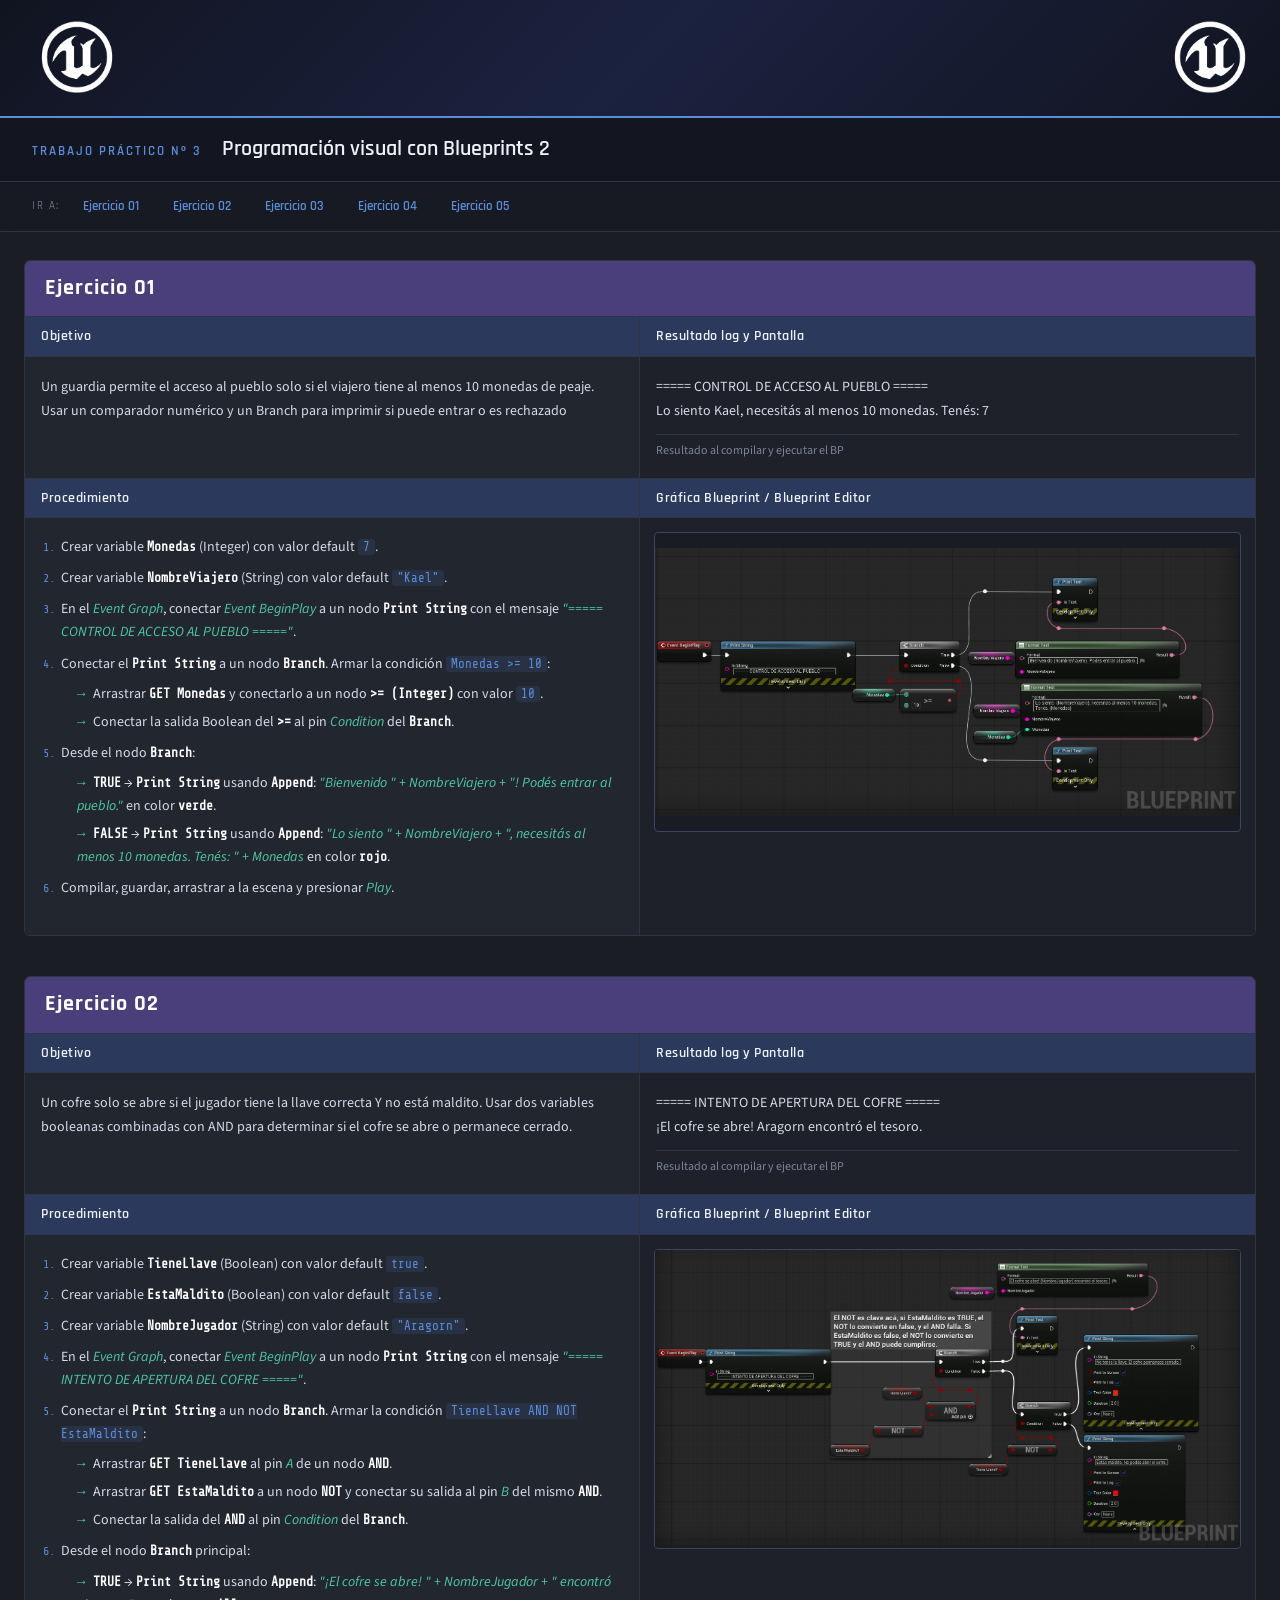
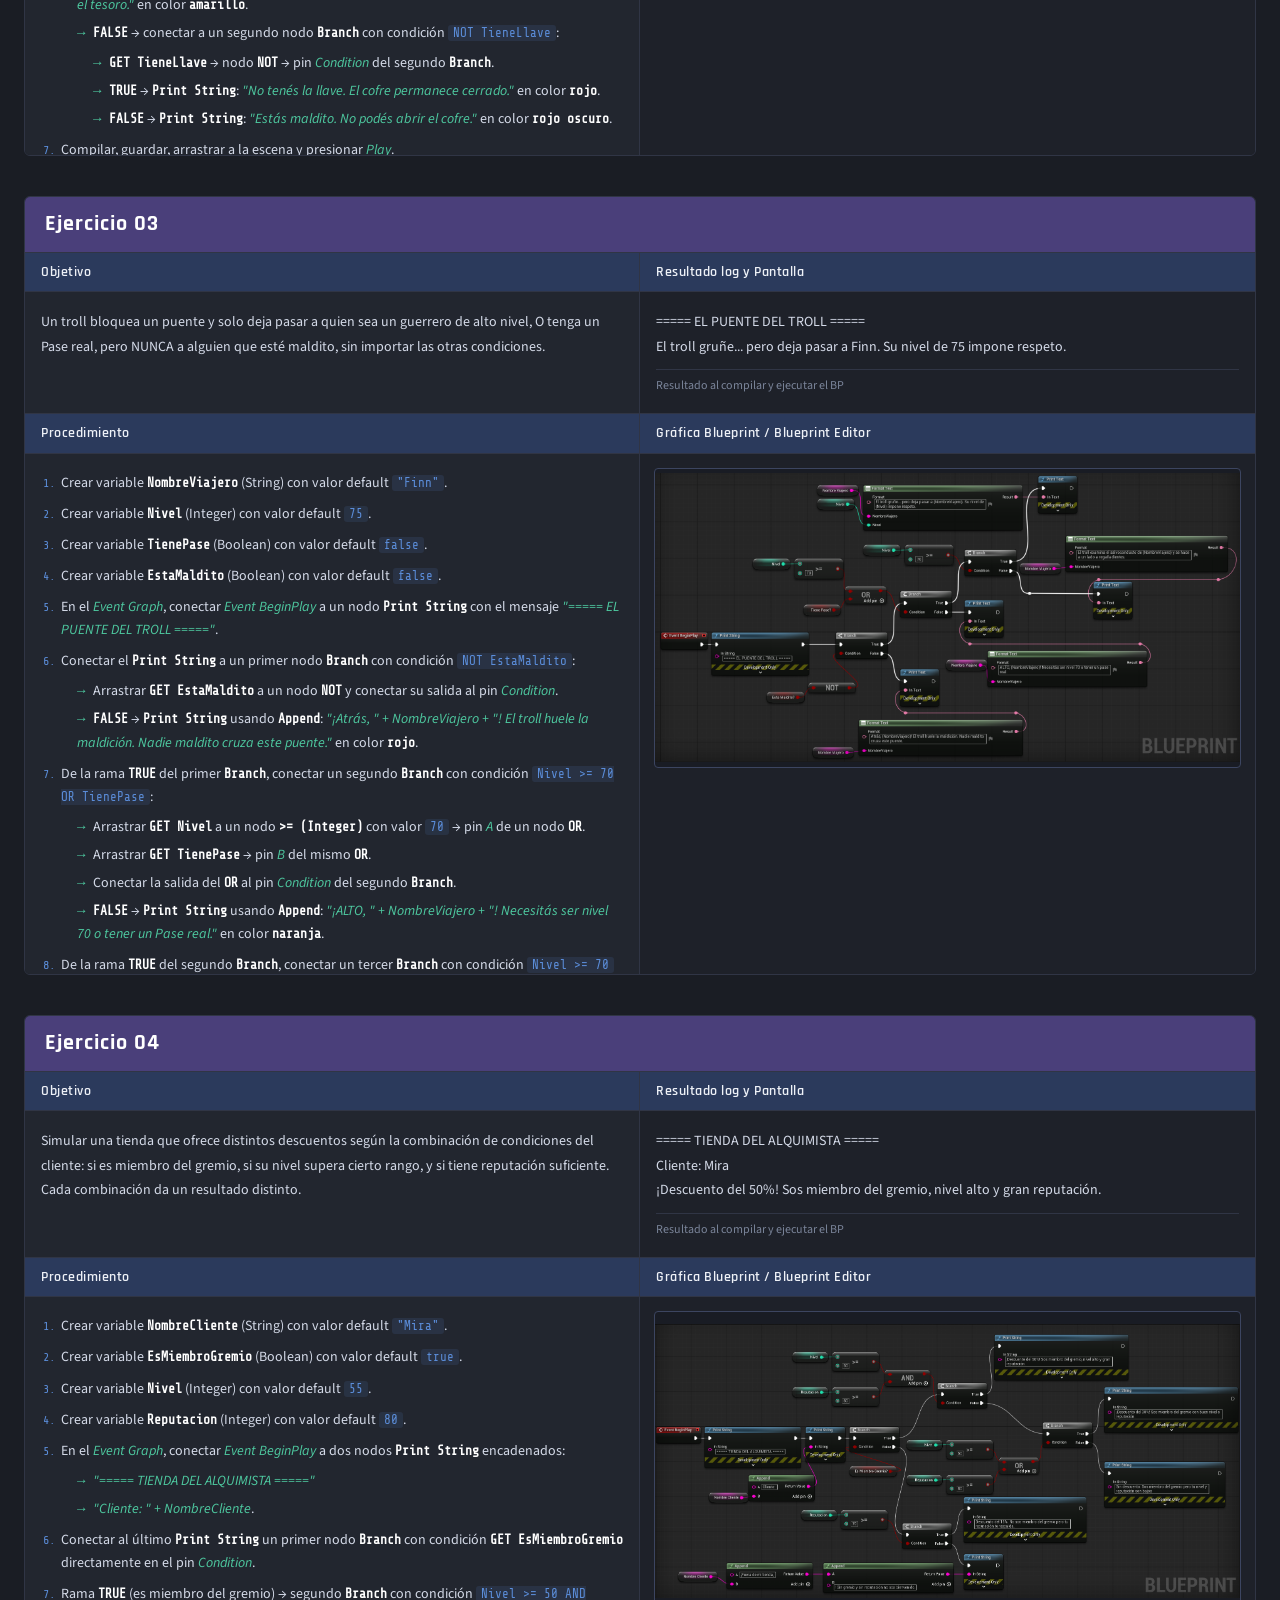
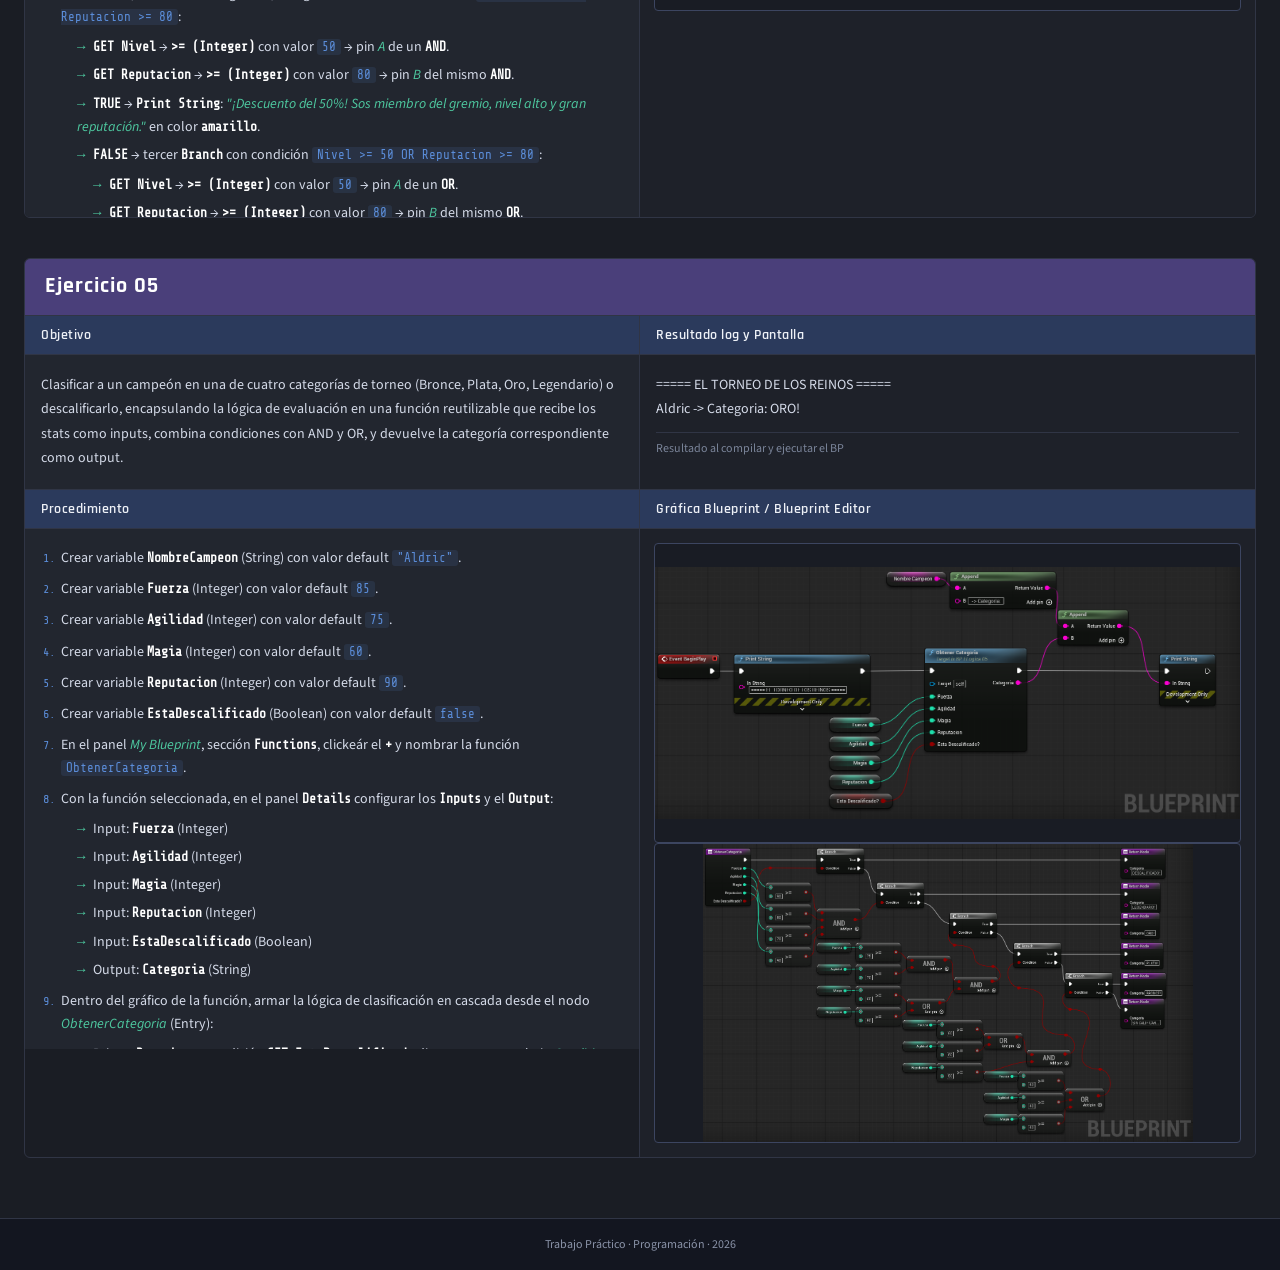
==== index.html @ 0cc3fb88 "Commit inicial" ====
<!DOCTYPE html>
<html lang="es">
<head>
  <meta charset="UTF-8" />
  <meta name="viewport" content="width=device-width, initial-scale=1.0" />
  <title>Trabajo Práctico 3 Unreal Blueprints</title>
  <meta name="description" content="Trabajo Práctico Unreal Engine - Blueprints 2" />
  <link rel="preconnect" href="https://fonts.googleapis.com" />
  <link rel="preconnect" href="https://fonts.gstatic.com" crossorigin />
  <link href="https://fonts.googleapis.com/css2?family=Rajdhani:wght@400;600;700&family=Source+Sans+3:ital,wght@0,300;0,400;0,600;1,400&family=Share+Tech+Mono&display=swap" rel="stylesheet" />
  <link rel="stylesheet" href="styles.css" />
</head>
<body>

  <!-- BANNER SUPERIOR 
         Reemplazar img/logo-izq.png y img/logo-der.png
         con logos en la carpeta img/
  -->
  <header class="banner">
    <div class="banner__inner">

      <div class="banner__logo-slot">
        <img
          src="img/logo-izq.png"
          alt="Logo institución"
          class="banner__logo"
          onerror="this.parentElement.querySelector('.banner__logo-fallback').style.display='flex'; this.style.display='none'"
        />
        <div class="banner__logo-fallback">LOGO</div>
      </div>

      <div class="banner__center">
        <p class="banner__institution">       </p>
        <h1 class="banner__title">         </h1>
        <p class="banner__meta"> <!-- Año 2025 &nbsp;·&nbsp; Turno Noche &nbsp;·&nbsp; Prof. Gonzalo Agüero--> </p>
      </div>

      <div class="banner__logo-slot banner__logo-slot--right">
        <img
          src="img/logo-der.png"
          alt="Logo secundario"
          class="banner__logo"
          onerror="this.parentElement.querySelector('.banner__logo-fallback').style.display='flex'; this.style.display='none'"
        />
        <div class="banner__logo-fallback">LOGO</div>
      </div>

    </div>
  </header>

  <!-- TÍTULO DEL TRABAJO -->
  <div class="work-title-bar">
    <div class="work-title-bar__inner">
      <span class="work-title-bar__label">Trabajo Práctico Nº 3</span>
      <h2 class="work-title-bar__name">Programación visual con Blueprints 2</h2>
    </div>
  </div>

  <!-- ÍNDICE DE EJERCICIOS -->
  <nav class="exercise-index">
    <div class="exercise-index__inner">
      <span class="exercise-index__label">Ir a:</span>
      <a href="#ejercicio-01" class="exercise-index__link">Ejercicio 01</a>
      <a href="#ejercicio-02" class="exercise-index__link">Ejercicio 02</a>
      <!-- Agregar más links aca al sumar ejercicios -->
      <a href="#ejercicio-03" class="exercise-index__link">Ejercicio 03</a>
      <a href="#ejercicio-04" class="exercise-index__link">Ejercicio 04</a>
      <a href="#ejercicio-05" class="exercise-index__link">Ejercicio 05</a>
    </div>
  </nav>

  <!-- LISTA DE EJERCICIOS -->
  <main class="exercises-wrapper">


    <!-- ══════════════════════════════════════════════════
         EJERCICIO 01
         ─────────────────────────────────────────────────
         IMÁGENES:
           img/ejercicio-01/resultado.png   → captura del log/pantalla
           img/ejercicio-01/detalle.png     → imagen dentro del procedimiento
           img/ejercicio-01/blueprint.png   → gráfica blueprint completa
         Si alguna imagen no existe, se muestra un placeholder gris.
    ══════════════════════════════════════════════════ -->
    <section class="exercise" id="ejercicio-01">

      <div class="exercise__header">
        <h3 class="exercise__number">Ejercicio 01</h3>
      </div>

      <!-- FILA SUPERIOR: Objetivo | Resultado -->
      <div class="exercise__row">

        <div class="exercise__col">
          <div class="panel">
            <div class="panel__header">Objetivo</div>
            <div class="panel__body">
              <p class="panel__text">
                Un guardia permite el acceso al pueblo solo si el viajero tiene al menos 10 monedas de peaje. Usar un comparador numérico y un Branch para imprimir si puede entrar o es rechazado
              </p>
            </div>
          </div>
        </div>

        <div class="exercise__col">
          <div class="panel">
            <div class="panel__header">Resultado log y Pantalla</div>
            <div class="panel__body panel__body--result">
              <p class="panel__text">
                ===== CONTROL DE ACCESO AL PUEBLO =====<br>
                Lo siento Kael, necesitás al menos 10 monedas. Tenés: 7
              </p>
              <!-- 
              <div class="img-frame">
                <img
                  src="img/ejercicio-01/resultado.png"
                  alt="Resultado Ejercicio 01"
                  class="img-frame__img"
                  onerror="this.parentElement.classList.add('img-frame--missing')"
                />
                <div class="img-frame__missing-label">
                  img/ejercicio-01/resultado.png
                </div>
                <span class="img-frame__zoom-hint">🔍 Click para ampliar</span>
              </div>
              -->
              
              <p class="panel__caption">Resultado al compilar y ejecutar el BP</p>
            </div>
          </div>
        </div>

      </div><!-- /fila superior -->

      <!-- FILA INFERIOR: Procedimiento | Blueprint -->
      <div class="exercise__row">

        <div class="exercise__col">
          <div class="panel">
            <div class="panel__header">Procedimiento</div>
            <div class="panel__body panel__body--procedure">
            
              <ol class="procedure-list">
                <li>Crear variable <strong>Monedas</strong> (Integer) con valor default <code>7</code>.</li>
                <li>Crear variable <strong>NombreViajero</strong> (String) con valor default <code>"Kael"</code>.</li>
                <li>
                  En el <em>Event Graph</em>, conectar <em>Event BeginPlay</em> a un nodo
                  <strong>Print String</strong> con el mensaje
                  <em>"===== CONTROL DE ACCESO AL PUEBLO ====="</em>.
                </li>
                <li>
                  Conectar el <strong>Print String</strong> a un nodo <strong>Branch</strong>.
                  Armar la condición <code>Monedas &gt;= 10</code>:
                  <ul>
                    <li>Arrastrar <strong>GET Monedas</strong> y conectarlo a un nodo <strong>&gt;= (Integer)</strong> con valor
                      <code>10</code>.</li>
                    <li>Conectar la salida Boolean del <strong>&gt;=</strong> al pin <em>Condition</em> del <strong>Branch</strong>.
                    </li>
                  </ul>
                </li>
                <li>
                  Desde el nodo <strong>Branch</strong>:
                  <ul>
                    <li>
                      <strong>TRUE</strong> → <strong>Print String</strong> usando <strong>Append</strong>:
                      <em>"Bienvenido " + NombreViajero + "! Podés entrar al pueblo."</em>
                      en color <strong>verde</strong>.
                    </li>
                    <li>
                      <strong>FALSE</strong> → <strong>Print String</strong> usando <strong>Append</strong>:
                      <em>"Lo siento " + NombreViajero + ", necesitás al menos 10 monedas. Tenés: " + Monedas</em>
                      en color <strong>rojo</strong>.
                    </li>
                  </ul>
                </li>
                <li>Compilar, guardar, arrastrar a la escena y presionar <em>Play</em>.</li>
              </ol>
              <!--
                  Imagen de detalle dentro del procedimiento
              <div class="img-frame img-frame--inline">
                <img
                  src="img/ejercicio-01/detalle.png"
                  alt="Detalle Ejercicio 01"
                  class="img-frame__img"
                  onerror="this.parentElement.classList.add('img-frame--missing')"
                />
                <div class="img-frame__missing-label">
                  img/ejercicio-01/detalle.png
                </div>
                <span class="img-frame__zoom-hint">🔍 Click para ampliar</span>
              </div>
              -->
              

            </div>
          </div>
        </div>

        <div class="exercise__col">
          <div class="panel">
            <div class="panel__header">Gráfica Blueprint / Blueprint Editor</div>
            <div class="panel__body panel__body--blueprint">
              <div class="img-frame img-frame--large">
                <img
                  src="img/ejercicio-01/blueprint.png"
                  alt="Blueprint Ejercicio 01"
                  class="img-frame__img"
                  onerror="this.parentElement.classList.add('img-frame--missing')"
                />
                <div class="img-frame__missing-label">
                  img/ejercicio-01/blueprint.png
                </div>
                <span class="img-frame__zoom-hint">🔍 Click para ampliar</span>
              </div>
            </div>
          </div>
        </div>

      </div><!-- /fila inferior -->

    </section>
    <!-- ══════  FIN EJERCICIO 01  ══════ -->


    <!-- ══════════════════════════════════════════════════
         EJERCICIO 02
         ─────────────────────────────────────────────────
         IMÁGENES:
           img/ejercicio-02/resultado.png
           img/ejercicio-02/detalle.png
           img/ejercicio-02/blueprint.png
    ══════════════════════════════════════════════════ -->
    <section class="exercise" id="ejercicio-02">

      <div class="exercise__header">
        <h3 class="exercise__number">Ejercicio 02</h3>
      </div>

      <div class="exercise__row">
        <div class="exercise__col">
          <div class="panel">
            <div class="panel__header">Objetivo</div>
            <div class="panel__body">
              <p class="panel__text">
                Un cofre solo se abre si el jugador tiene la llave correcta Y no está maldito. Usar dos variables booleanas combinadas con AND para determinar si el cofre se abre o permanece cerrado.</p>
            </div>
          </div>
        </div>
        <div class="exercise__col">
          <div class="panel">
            <div class="panel__header">Resultado log y Pantalla</div>
            <div class="panel__body panel__body--result">
              <p class="panel__text">
                ===== INTENTO DE APERTURA DEL COFRE =====<br>
                ¡El cofre se abre! Aragorn encontró el tesoro.
              </p>
              <!-- 
              <div class="img-frame">
                <img
                  src="img/ejercicio-02/resultado.png"
                  alt="Resultado Ejercicio 02"
                  class="img-frame__img"
                  onerror="this.parentElement.classList.add('img-frame--missing')"
                />
                <div class="img-frame__missing-label">img/ejercicio-02/resultado.png</div>
                <span class="img-frame__zoom-hint">🔍 Click para ampliar</span>
              </div>
              -->
              <p class="panel__caption">Resultado al compilar y ejecutar el BP</p>
            </div>
          </div>
        </div>
      </div>

      <div class="exercise__row">
        <div class="exercise__col">
          <div class="panel">
            <div class="panel__header">Procedimiento</div>
            <div class="panel__body panel__body--procedure">
            
              <ol class="procedure-list">
                <li>Crear variable <strong>TieneLlave</strong> (Boolean) con valor default <code>true</code>.</li>
                <li>Crear variable <strong>EstaMaldito</strong> (Boolean) con valor default <code>false</code>.</li>
                <li>Crear variable <strong>NombreJugador</strong> (String) con valor default <code>"Aragorn"</code>.</li>
                <li>
                  En el <em>Event Graph</em>, conectar <em>Event BeginPlay</em> a un nodo
                  <strong>Print String</strong> con el mensaje
                  <em>"===== INTENTO DE APERTURA DEL COFRE ====="</em>.
                </li>
                <li>
                  Conectar el <strong>Print String</strong> a un nodo <strong>Branch</strong>.
                  Armar la condición <code>TieneLlave AND NOT EstaMaldito</code>:
                  <ul>
                    <li>Arrastrar <strong>GET TieneLlave</strong> al pin <em>A</em> de un nodo <strong>AND</strong>.</li>
                    <li>Arrastrar <strong>GET EstaMaldito</strong> a un nodo <strong>NOT</strong> y conectar su salida al pin
                      <em>B</em> del mismo <strong>AND</strong>.</li>
                    <li>Conectar la salida del <strong>AND</strong> al pin <em>Condition</em> del <strong>Branch</strong>.</li>
                  </ul>
                </li>
                <li>
                  Desde el nodo <strong>Branch</strong> principal:
                  <ul>
                    <li>
                      <strong>TRUE</strong> → <strong>Print String</strong> usando <strong>Append</strong>:
                      <em>"¡El cofre se abre! " + NombreJugador + " encontró el tesoro."</em>
                      en color <strong>amarillo</strong>.
                    </li>
                    <li>
                      <strong>FALSE</strong> → conectar a un segundo nodo <strong>Branch</strong>
                      con condición <code>NOT TieneLlave</code>:
                      <ul>
                        <li><strong>GET TieneLlave</strong> → nodo <strong>NOT</strong> → pin <em>Condition</em> del segundo
                          <strong>Branch</strong>.</li>
                        <li><strong>TRUE</strong> → <strong>Print String</strong>: <em>"No tenés la llave. El cofre permanece
                            cerrado."</em> en color <strong>rojo</strong>.</li>
                        <li><strong>FALSE</strong> → <strong>Print String</strong>: <em>"Estás maldito. No podés abrir el
                            cofre."</em> en color <strong>rojo oscuro</strong>.</li>
                      </ul>
                    </li>
                  </ul>
                </li>
                <li>Compilar, guardar, arrastrar a la escena y presionar <em>Play</em>.</li>
              </ol>
              <div class="img-frame img-frame--inline">
                <img
                  src="img/ejercicio-02/detalle.png"
                  alt="Detalle Ejercicio 02"
                  class="img-frame__img"
                  onerror="this.parentElement.classList.add('img-frame--missing')"
                />
                <div class="img-frame__missing-label">img/ejercicio-02/detalle.png</div>
                <span class="img-frame__zoom-hint">🔍 Click para ampliar</span>
              </div>
            </div>
          </div>
        </div>
        <div class="exercise__col">
          <div class="panel">
            <div class="panel__header">Gráfica Blueprint / Blueprint Editor</div>
            <div class="panel__body panel__body--blueprint">
              <div class="img-frame img-frame--large">
                <img
                  src="img/ejercicio-02/blueprint.png"
                  alt="Blueprint Ejercicio 02"
                  class="img-frame__img"
                  onerror="this.parentElement.classList.add('img-frame--missing')"
                />
                <div class="img-frame__missing-label">img/ejercicio-02/blueprint.png</div>
                <span class="img-frame__zoom-hint">🔍 Click para ampliar</span>
              </div>
            </div>
          </div>
        </div>
      </div>

    </section>
    <!-- ══════  FIN EJERCICIO 02  ══════ -->

    <section class="exercise" id="ejercicio-03">

      <div class="exercise__header">
        <h3 class="exercise__number">Ejercicio 03</h3>
      </div>

      <div class="exercise__row">
        <div class="exercise__col">
          <div class="panel">
            <div class="panel__header">Objetivo</div>
            <div class="panel__body">
              <p class="panel__text">
                Un troll bloquea un puente y solo deja pasar a quien sea un guerrero de alto nivel, O tenga un Pase real, pero NUNCA a alguien que esté maldito, sin importar las otras condiciones.</p>
            </div>
          </div>
        </div>
        <div class="exercise__col">
          <div class="panel">
            <div class="panel__header">Resultado log y Pantalla</div>
            <div class="panel__body panel__body--result">
              <p class="panel__text">
                ===== EL PUENTE DEL TROLL =====<br>
                El troll gruñe... pero deja pasar a Finn. Su nivel de 75 impone respeto.
              </p>
              <!--
              <div class="img-frame">
                <img
                  src="img/ejercicio-03/resultado.png"
                  alt="Resultado Ejercicio 03"
                  class="img-frame__img"
                  onerror="this.parentElement.classList.add('img-frame--missing')"
                />
                <div class="img-frame__missing-label">img/ejercicio-03/resultado.png</div>
                <span class="img-frame__zoom-hint">🔍 Click para ampliar</span>
              </div>
              -->
              <p class="panel__caption">Resultado al compilar y ejecutar el BP</p>
            </div>
          </div>
        </div>
      </div>

      <div class="exercise__row">
        <div class="exercise__col">
          <div class="panel">
            <div class="panel__header">Procedimiento</div>
            <div class="panel__body panel__body--procedure">
            
              <ol class="procedure-list">
                <li>Crear variable <strong>NombreViajero</strong> (String) con valor default <code>"Finn"</code>.</li>
                <li>Crear variable <strong>Nivel</strong> (Integer) con valor default <code>75</code>.</li>
                <li>Crear variable <strong>TienePase</strong> (Boolean) con valor default <code>false</code>.</li>
                <li>Crear variable <strong>EstaMaldito</strong> (Boolean) con valor default <code>false</code>.</li>
                <li>
                  En el <em>Event Graph</em>, conectar <em>Event BeginPlay</em> a un nodo
                  <strong>Print String</strong> con el mensaje <em>"===== EL PUENTE DEL TROLL ====="</em>.
                </li>
                <li>
                  Conectar el <strong>Print String</strong> a un primer nodo <strong>Branch</strong>
                  con condición <code>NOT EstaMaldito</code>:
                  <ul>
                    <li>Arrastrar <strong>GET EstaMaldito</strong> a un nodo <strong>NOT</strong> y conectar su salida al pin
                      <em>Condition</em>.</li>
                    <li>
                      <strong>FALSE</strong> → <strong>Print String</strong> usando <strong>Append</strong>:
                      <em>"¡Atrás, " + NombreViajero + "! El troll huele la maldición. Nadie maldito cruza este puente."</em>
                      en color <strong>rojo</strong>.
                    </li>
                  </ul>
                </li>
                <li>
                  De la rama <strong>TRUE</strong> del primer <strong>Branch</strong>, conectar un segundo
                  <strong>Branch</strong> con condición <code>Nivel &gt;= 70 OR TienePase</code>:
                  <ul>
                    <li>Arrastrar <strong>GET Nivel</strong> a un nodo <strong>&gt;= (Integer)</strong> con valor <code>70</code> →
                      pin <em>A</em> de un nodo <strong>OR</strong>.</li>
                    <li>Arrastrar <strong>GET TienePase</strong> → pin <em>B</em> del mismo <strong>OR</strong>.</li>
                    <li>Conectar la salida del <strong>OR</strong> al pin <em>Condition</em> del segundo <strong>Branch</strong>.
                    </li>
                    <li>
                      <strong>FALSE</strong> → <strong>Print String</strong> usando <strong>Append</strong>:
                      <em>"¡ALTO, " + NombreViajero + "! Necesitás ser nivel 70 o tener un Pase real."</em>
                      en color <strong>naranja</strong>.
                    </li>
                  </ul>
                </li>
                <li>
                  De la rama <strong>TRUE</strong> del segundo <strong>Branch</strong>, conectar un tercer
                  <strong>Branch</strong> con condición <code>Nivel &gt;= 70</code> para personalizar el mensaje:
                  <ul>
                    <li>
                      <strong>TRUE</strong> → <strong>Print String</strong> usando <strong>Append</strong>:
                      <em>"El troll gruñe... pero deja pasar a " + NombreViajero + ". Su nivel de " + Nivel + " impone
                        respeto."</em>
                      en color <strong>verde</strong>.
                    </li>
                    <li>
                      <strong>FALSE</strong> → <strong>Print String</strong> usando <strong>Append</strong>:
                      <em>"El troll examina el Pase de " + NombreViajero + " y se hace a un lado a regañadientes."</em>
                      en color <strong>verde</strong>.
                    </li>
                  </ul>
                </li>
                <li>Compilar, guardar, arrastrar a la escena y presionar <em>Play</em>.</li>
              </ol>
              <div class="img-frame img-frame--inline">
                <img
                  src="img/ejercicio-03/detalle.png"
                  alt="Detalle Ejercicio 03"
                  class="img-frame__img"
                  onerror="this.parentElement.classList.add('img-frame--missing')"
                />
                <div class="img-frame__missing-label">img/ejercicio-03/detalle.png</div>
                <span class="img-frame__zoom-hint">🔍 Click para ampliar</span>
              </div>
            </div>
          </div>
        </div>
        <div class="exercise__col">
          <div class="panel">
            <div class="panel__header">Gráfica Blueprint / Blueprint Editor</div>
            <div class="panel__body panel__body--blueprint">
              <div class="img-frame img-frame--large">
                <img
                  src="img/ejercicio-03/blueprint.png"
                  alt="Blueprint Ejercicio 03"
                  class="img-frame__img"
                  onerror="this.parentElement.classList.add('img-frame--missing')"
                />
                <div class="img-frame__missing-label">img/ejercicio-03/blueprint.png</div>
                <span class="img-frame__zoom-hint">🔍 Click para ampliar</span>
              </div>
            </div>
          </div>
        </div>
      </div>

    </section>
    <!-- ══════  FIN EJERCICIO 03  ══════ -->
    
    <section class="exercise" id="ejercicio-04">

      <div class="exercise__header">
        <h3 class="exercise__number">Ejercicio 04</h3>
      </div>

      <div class="exercise__row">
        <div class="exercise__col">
          <div class="panel">
            <div class="panel__header">Objetivo</div>
            <div class="panel__body">
              <p class="panel__text">
                Simular una tienda que ofrece distintos descuentos según la combinación de condiciones del cliente: si es miembro del gremio, si su nivel supera cierto rango, y si tiene reputación suficiente. Cada combinación da un resultado distinto.</p>
            </div>
          </div>
        </div>
        <div class="exercise__col">
          <div class="panel">
            <div class="panel__header">Resultado log y Pantalla</div>
            <div class="panel__body panel__body--result">
              <p class="panel__text">
                ===== TIENDA DEL ALQUIMISTA =====<br>
                Cliente: Mira<br>
                ¡Descuento del 50%! Sos miembro del gremio, nivel alto y gran reputación.
              </p>
              <!--
              <div class="img-frame">
                <img
                  src="img/ejercicio-04/resultado.png"
                  alt="Resultado Ejercicio 04"
                  class="img-frame__img"
                  onerror="this.parentElement.classList.add('img-frame--missing')"
                />
                <div class="img-frame__missing-label">img/ejercicio-04/resultado.png</div>
                <span class="img-frame__zoom-hint">🔍 Click para ampliar</span>
              </div>
              -->
              <p class="panel__caption">Resultado al compilar y ejecutar el BP</p>
            </div>
          </div>
        </div>
      </div>

      <div class="exercise__row">
        <div class="exercise__col">
          <div class="panel">
            <div class="panel__header">Procedimiento</div>
            <div class="panel__body panel__body--procedure">
            
              <ol class="procedure-list">
                <li>Crear variable <strong>NombreCliente</strong> (String) con valor default <code>"Mira"</code>.</li>
                <li>Crear variable <strong>EsMiembroGremio</strong> (Boolean) con valor default <code>true</code>.</li>
                <li>Crear variable <strong>Nivel</strong> (Integer) con valor default <code>55</code>.</li>
                <li>Crear variable <strong>Reputacion</strong> (Integer) con valor default <code>80</code>.</li>
                <li>
                  En el <em>Event Graph</em>, conectar <em>Event BeginPlay</em> a dos nodos
                  <strong>Print String</strong> encadenados:
                  <ul>
                    <li><em>"===== TIENDA DEL ALQUIMISTA ====="</em></li>
                    <li><em>"Cliente: " + NombreCliente</em>.</li>
                  </ul>
                </li>
                <li>
                  Conectar al último <strong>Print String</strong> un primer nodo <strong>Branch</strong>
                  con condición <strong>GET EsMiembroGremio</strong> directamente en el pin <em>Condition</em>.
                </li>
                <li>
                  Rama <strong>TRUE</strong> (es miembro del gremio) → segundo <strong>Branch</strong>
                  con condición <code>Nivel &gt;= 50 AND Reputacion &gt;= 80</code>:
                  <ul>
                    <li><strong>GET Nivel</strong> → <strong>&gt;= (Integer)</strong> con valor <code>50</code> → pin <em>A</em> de
                      un <strong>AND</strong>.</li>
                    <li><strong>GET Reputacion</strong> → <strong>&gt;= (Integer)</strong> con valor <code>80</code> → pin
                      <em>B</em> del mismo <strong>AND</strong>.</li>
                    <li><strong>TRUE</strong> → <strong>Print String</strong>: <em>"¡Descuento del 50%! Sos miembro del gremio,
                        nivel alto y gran reputación."</em> en color <strong>amarillo</strong>.</li>
                    <li>
                      <strong>FALSE</strong> → tercer <strong>Branch</strong> con condición
                      <code>Nivel &gt;= 50 OR Reputacion &gt;= 80</code>:
                      <ul>
                        <li><strong>GET Nivel</strong> → <strong>&gt;= (Integer)</strong> con valor <code>50</code> → pin <em>A</em>
                          de un <strong>OR</strong>.</li>
                        <li><strong>GET Reputacion</strong> → <strong>&gt;= (Integer)</strong> con valor <code>80</code> → pin
                          <em>B</em> del mismo <strong>OR</strong>.</li>
                        <li><strong>TRUE</strong> → <strong>Print String</strong>: <em>"¡Descuento del 30%! Sos miembro del gremio
                            con buen nivel o reputación."</em> en color <strong>verde</strong>.</li>
                        <li><strong>FALSE</strong> → <strong>Print String</strong>: <em>"Sin descuento. Sos miembro del gremio pero
                            tu nivel y reputación son bajos."</em> en color <strong>naranja</strong>.</li>
                      </ul>
                    </li>
                  </ul>
                </li>
                <li>
                  Rama <strong>FALSE</strong> (no es miembro del gremio) → cuarto <strong>Branch</strong>
                  con condición <code>Reputacion &gt;= 70</code>:
                  <ul>
                    <li><strong>GET Reputacion</strong> → <strong>&gt;= (Integer)</strong> con valor <code>70</code> → pin
                      <em>Condition</em>.</li>
                    <li><strong>TRUE</strong> → <strong>Print String</strong>: <em>"Descuento del 15%. No sos miembro del gremio
                        pero tu reputación te respalda."</em> en color <strong>verde</strong>.</li>
                    <li><strong>FALSE</strong> → <strong>Print String</strong> usando <strong>Append</strong>: <em>"¡Fuera de mi
                        tienda, " + NombreCliente + "! Sin gremio y sin reputación no sos bienvenido."</em> en color
                      <strong>rojo</strong>.</li>
                  </ul>
                </li>
                <li>Compilar, guardar, arrastrar a la escena y presionar <em>Play</em>.</li>
              </ol>
              <div class="img-frame img-frame--inline">
                <img
                  src="img/ejercicio-04/detalle.png"
                  alt="Detalle Ejercicio 04"
                  class="img-frame__img"
                  onerror="this.parentElement.classList.add('img-frame--missing')"
                />
                <div class="img-frame__missing-label">img/ejercicio-04/detalle.png</div>
                <span class="img-frame__zoom-hint">🔍 Click para ampliar</span>
              </div>
            </div>
          </div>
        </div>
        <div class="exercise__col">
          <div class="panel">
            <div class="panel__header">Gráfica Blueprint / Blueprint Editor</div>
            <div class="panel__body panel__body--blueprint">
              <div class="img-frame img-frame--large">
                <img
                  src="img/ejercicio-04/blueprint.png"
                  alt="Blueprint Ejercicio 04"
                  class="img-frame__img"
                  onerror="this.parentElement.classList.add('img-frame--missing')"
                />
                <div class="img-frame__missing-label">img/ejercicio-04/blueprint.png</div>
                <span class="img-frame__zoom-hint">🔍 Click para ampliar</span>
              </div>
            </div>
          </div>
        </div>
      </div>

    </section>
    <!-- ══════  FIN EJERCICIO 04  ══════ -->

    <section class="exercise" id="ejercicio-05">

      <div class="exercise__header">
        <h3 class="exercise__number">Ejercicio 05</h3>
      </div>

      <div class="exercise__row">
        <div class="exercise__col">
          <div class="panel">
            <div class="panel__header">Objetivo</div>
            <div class="panel__body">
              <p class="panel__text">
                Clasificar a un campeón en una de cuatro categorías de torneo (Bronce, Plata, Oro, Legendario) o descalificarlo, encapsulando la lógica de evaluación en una función reutilizable que recibe los stats como inputs, combina condiciones con AND y OR, y devuelve la categoría correspondiente como output.</p>
            </div>
          </div>
        </div>
        <div class="exercise__col">
          <div class="panel">
            <div class="panel__header">Resultado log y Pantalla</div>
            <div class="panel__body panel__body--result">
              <p class="panel__text">
                ===== EL TORNEO DE LOS REINOS =====<br>
                Aldric -> Categoria: ORO!
              </p>
              <!--
              <div class="img-frame">
                <img
                  src="img/ejercicio-05/resultado.png"
                  alt="Resultado Ejercicio 05"
                  class="img-frame__img"
                  onerror="this.parentElement.classList.add('img-frame--missing')"
                />
                <div class="img-frame__missing-label">img/ejercicio-05/resultado.png</div>
                <span class="img-frame__zoom-hint">🔍 Click para ampliar</span>
              </div>
              -->
              <p class="panel__caption">Resultado al compilar y ejecutar el BP</p>
            </div>
          </div>
        </div>
      </div>

      <div class="exercise__row">
        <div class="exercise__col">
          <div class="panel">
            <div class="panel__header">Procedimiento</div>
            <div class="panel__body panel__body--procedure">
            
              <ol class="procedure-list">
                <li>Crear variable <strong>NombreCampeon</strong> (String) con valor default <code>"Aldric"</code>.</li>
                <li>Crear variable <strong>Fuerza</strong> (Integer) con valor default <code>85</code>.</li>
                <li>Crear variable <strong>Agilidad</strong> (Integer) con valor default <code>75</code>.</li>
                <li>Crear variable <strong>Magia</strong> (Integer) con valor default <code>60</code>.</li>
                <li>Crear variable <strong>Reputacion</strong> (Integer) con valor default <code>90</code>.</li>
                <li>Crear variable <strong>EstaDescalificado</strong> (Boolean) con valor default <code>false</code>.</li>
                <li>
                  En el panel <em>My Blueprint</em>, sección <strong>Functions</strong>, clickeár el
                  <strong>+</strong> y nombrar la función <code>ObtenerCategoria</code>.
                </li>
                <li>
                  Con la función seleccionada, en el panel <strong>Details</strong> configurar los
                  <strong>Inputs</strong> y el <strong>Output</strong>:
                  <ul>
                    <li>Input: <strong>Fuerza</strong> (Integer)</li>
                    <li>Input: <strong>Agilidad</strong> (Integer)</li>
                    <li>Input: <strong>Magia</strong> (Integer)</li>
                    <li>Input: <strong>Reputacion</strong> (Integer)</li>
                    <li>Input: <strong>EstaDescalificado</strong> (Boolean)</li>
                    <li>Output: <strong>Categoria</strong> (String)</li>
                  </ul>
                </li>
                <li>
                  Dentro del gráfico de la función, armar la lógica de clasificación en cascada
                  desde el nodo <em>ObtenerCategoria</em> (Entry):
                  <ul>
                    <li>
                      Primer <strong>Branch</strong> con condición <strong>GET EstaDescalificado</strong>
                      directamente en el pin <em>Condition</em>:
                      <ul>
                        <li><strong>TRUE</strong> → <strong>Return Node</strong> con <em>Categoria</em> =
                          <code>"DESCALIFICADO"</code>.</li>
                      </ul>
                    </li>
                    <li>
                      Rama <strong>FALSE</strong> → segundo <strong>Branch</strong> con condición
                      <code>Fuerza &gt;= 90 AND Agilidad &gt;= 80 AND Magia &gt;= 70 AND Reputacion &gt;= 90</code>:
                      <ul>
                        <li>Encadenar tres nodos <strong>AND</strong> conectando los cuatro comparadores <strong>&gt;=
                            (Integer)</strong> en secuencia.</li>
                        <li><strong>TRUE</strong> → <strong>Return Node</strong> con <em>Categoria</em> = <code>"LEGENDARIO"</code>.
                        </li>
                      </ul>
                    </li>
                    <li>
                      Rama <strong>FALSE</strong> → tercer <strong>Branch</strong> con condición
                      <code>(Fuerza &gt;= 75 AND Agilidad &gt;= 70) AND (Magia &gt;= 60 OR Reputacion &gt;= 80)</code>:
                      <ul>
                        <li>Primer <strong>AND</strong>: <strong>Fuerza &gt;= 75</strong> y <strong>Agilidad &gt;= 70</strong>.</li>
                        <li><strong>OR</strong>: <strong>Magia &gt;= 60</strong> y <strong>Reputacion &gt;= 80</strong>.</li>
                        <li>Segundo <strong>AND</strong>: salida del primer <strong>AND</strong> y salida del <strong>OR</strong>.
                        </li>
                        <li><strong>TRUE</strong> → <strong>Return Node</strong> con <em>Categoria</em> = <code>"ORO"</code>.</li>
                      </ul>
                    </li>
                    <li>
                      Rama <strong>FALSE</strong> → cuarto <strong>Branch</strong> con condición
                      <code>(Fuerza &gt;= 60 OR Agilidad &gt;= 60) AND Reputacion &gt;= 50</code>:
                      <ul>
                        <li><strong>OR</strong>: <strong>Fuerza &gt;= 60</strong> y <strong>Agilidad &gt;= 60</strong>.</li>
                        <li><strong>AND</strong>: salida del <strong>OR</strong> y <strong>Reputacion &gt;= 50</strong>.</li>
                        <li><strong>TRUE</strong> → <strong>Return Node</strong> con <em>Categoria</em> = <code>"PLATA"</code>.</li>
                      </ul>
                    </li>
                    <li>
                      Rama <strong>FALSE</strong> → quinto <strong>Branch</strong> con condición
                      <code>Fuerza &gt;= 40 OR Agilidad &gt;= 40 OR Magia &gt;= 40</code>:
                      <ul>
                        <li>Encadenar dos nodos <strong>OR</strong> con los tres comparadores <strong>&gt;= (Integer)</strong>.</li>
                        <li><strong>TRUE</strong> → <strong>Return Node</strong> con <em>Categoria</em> = <code>"BRONCE"</code>.
                        </li>
                        <li><strong>FALSE</strong> → <strong>Return Node</strong> con <em>Categoria</em> =
                          <code>"SIN CLASIFICAR"</code>.</li>
                      </ul>
                    </li>
                  </ul>
                </li>
                <li>
                  Volver al <em>Event Graph</em> y conectar <em>Event BeginPlay</em> a un
                  <strong>Print String</strong> con el mensaje
                  <em>"===== EL TORNEO DE LOS REINOS ====="</em>.
                </li>
                <li>
                  Del <strong>Print String</strong>, conectar el nodo <strong>ObtenerCategoria</strong>
                  y asignar cada pin de input:
                  <ul>
                    <li>Pin <em>Fuerza</em> → <strong>GET Fuerza</strong></li>
                    <li>Pin <em>Agilidad</em> → <strong>GET Agilidad</strong></li>
                    <li>Pin <em>Magia</em> → <strong>GET Magia</strong></li>
                    <li>Pin <em>Reputacion</em> → <strong>GET Reputacion</strong></li>
                    <li>Pin <em>EstaDescalificado</em> → <strong>GET EstaDescalificado</strong></li>
                  </ul>
                </li>
                <li>
                  De la salida <em>Categoria</em> de la función, armar un <strong>Append</strong> en cadena:
                  <ul>
                    <li>Primer <strong>Append</strong>: pin A → <strong>GET NombreCampeon</strong>, pin B →
                      <code>" → Categoría: "</code>.</li>
                    <li>Segundo <strong>Append</strong>: pin A → salida del primer Append, pin B → salida <em>Categoria</em>.</li>
                  </ul>
                </li>
                <li>
                  Conectar la salida del último <strong>Append</strong> al pin <em>In String</em>
                  de un <strong>Print String</strong> final.
                </li>
                <li>Compilar, guardar, arrastrar a la escena y presionar <em>Play</em>.</li>
              </ol>
              <div class="img-frame img-frame--inline">
                <img
                  src="img/ejercicio-05/detalle.png"
                  alt="Detalle Ejercicio 05"
                  class="img-frame__img"
                  onerror="this.parentElement.classList.add('img-frame--missing')"
                />
                <div class="img-frame__missing-label">img/ejercicio-05/detalle.png</div>
                <span class="img-frame__zoom-hint">🔍 Click para ampliar</span>
              </div>
            </div>
          </div>
        </div>
        <div class="exercise__col">
          <div class="panel">
            <div class="panel__header">Gráfica Blueprint / Blueprint Editor</div>
            <div class="panel__body panel__body--blueprint">
              <div class="img-frame img-frame--large">
                <img
                  src="img/ejercicio-05/blueprint.png"
                  alt="Blueprint Ejercicio 05"
                  class="img-frame__img"
                  onerror="this.parentElement.classList.add('img-frame--missing')"
                />
                <div class="img-frame__missing-label">img/ejercicio-05/blueprint.png</div>
                <span class="img-frame__zoom-hint">🔍 Click para ampliar</span>
              </div>

              <div class="img-frame img-frame--large">
                <img
                  src="img/ejercicio-05/funcion.png"
                  alt="Función Ejercicio 05"
                  class="img-frame__img"
                  onerror="this.parentElement.classList.add('img-frame--missing')"
                />
                <div class="img-frame__missing-label">img/ejercicio-05/funcion.png</div>
                <span class="img-frame__zoom-hint">🔍 Click para ampliar</span>
              </div>
            </div>
          </div>
        </div>
      </div>

    </section>
    <!-- ══════  FIN EJERCICIO 05  ══════ -->

  </main>

  <footer class="site-footer">
    <p>Trabajo Práctico · Programación · <span id="footer-year"></span></p>
  </footer>

  <!-- LIGHTBOX (generado una vez, reutilizado para todas las imágenes) -->
  <div class="lightbox" id="lightbox" role="dialog" aria-modal="true" aria-label="Vista ampliada">
    <div class="lightbox__inner">
      <img class="lightbox__img" id="lightbox-img" src="" alt="Vista ampliada" draggable="false" />
    </div>
    <button class="lightbox__close" id="lightbox-close" title="Cerrar (Esc)">✕</button>
    <p class="lightbox__hint">Rueda para zoom · Arrastrá para mover · Esc o click fuera para cerrar</p>
  </div>

  <script src="script.js"></script>
</body>
</html>
---- styles.css ----
/* VARIABLES */
:root {
  --bg-page:         #1a1d24;
  --bg-panel:        #22262f;
  --bg-panel-alt:    #1e2129;

  --header-ex:       #4a3f7a;
  --header-panel:    #2b3a5c;

  --accent:          #5b8dd9;
  --accent-green:    #4ec9a0;

  --text-primary:    #d4dae8;
  --text-secondary:  #8a93a8;
  --text-heading:    #eef1f7;
  --text-caption:    #7a8499;

  --border:          #303545;
  --border-light:    #3a4055;

  --missing-bg:      #191c24;
  --missing-border:  #3c4560;

  --radius-sm: 4px;
  --radius-md: 6px;

  --font-ui:   'Rajdhani', sans-serif;
  --font-body: 'Source Sans 3', sans-serif;
  --font-mono: 'Share Tech Mono', monospace;
}

/* RESET & BASE */
*, *::before, *::after { box-sizing: border-box; margin: 0; padding: 0; }

html { scroll-behavior: smooth; }

body {
  background: var(--bg-page);
  color: var(--text-primary);
  font-family: var(--font-body);
  font-size: 15px;
  line-height: 1.6;
  min-width: 360px;
}

code {
  font-family: var(--font-mono);
  font-size: 12.5px;
  background: rgba(91,141,217,0.12);
  color: var(--accent);
  padding: 1px 5px;
  border-radius: 3px;
}

/* BANNER */
.banner {
  background: linear-gradient(135deg, #111420 0%, #1b2240 50%, #111420 100%);
  border-bottom: 2px solid var(--accent);
  padding: 18px 0;
}

.banner__inner {
  max-width: 1600px;
  margin: 0 auto;
  padding: 0 32px;
  display: flex;
  align-items: center;
  gap: 24px;
}

.banner__logo-slot {
  flex: 0 0 90px;
  display: flex;
  align-items: center;
  justify-content: center;
}
.banner__logo-slot--right { justify-content: flex-end; }

.banner__logo {
  max-width: 80px;
  max-height: 80px;
  object-fit: contain;
}

.banner__logo-fallback {
  display: none; /* mostrado via JS si la img falla */
  width: 72px;
  height: 72px;
  border: 2px dashed var(--border-light);
  border-radius: var(--radius-sm);
  align-items: center;
  justify-content: center;
  font-family: var(--font-ui);
  font-size: 11px;
  letter-spacing: 1px;
  color: var(--text-secondary);
}

.banner__center {
  flex: 1;
  text-align: center;
}

.banner__institution {
  font-family: var(--font-ui);
  font-size: 12px;
  letter-spacing: 2px;
  text-transform: uppercase;
  color: var(--text-secondary);
  margin-bottom: 4px;
}

.banner__title {
  font-family: var(--font-ui);
  font-size: clamp(22px, 3vw, 34px);
  font-weight: 700;
  color: var(--text-heading);
  letter-spacing: 1px;
  line-height: 1.2;
}

.banner__meta {
  font-size: 12px;
  color: var(--text-secondary);
  margin-top: 5px;
}

/* BARRA TÍTULO */
.work-title-bar {
  background: #131620;
  border-bottom: 1px solid var(--border);
  padding: 14px 0;
}

.work-title-bar__inner {
  max-width: 1600px;
  margin: 0 auto;
  padding: 0 32px;
  display: flex;
  align-items: baseline;
  gap: 20px;
  flex-wrap: wrap;
}

.work-title-bar__label {
  font-family: var(--font-ui);
  font-size: 13px;
  font-weight: 600;
  letter-spacing: 2px;
  text-transform: uppercase;
  color: var(--accent);
  white-space: nowrap;
}

.work-title-bar__name {
  font-family: var(--font-ui);
  font-size: clamp(16px, 2vw, 22px);
  font-weight: 600;
  color: var(--text-heading);
}

/* ÍNDICE DE EJERCICIOS */
.exercise-index {
  background: #16192050;
  border-bottom: 1px solid var(--border);
  padding: 10px 0;
  position: sticky;
  top: 0;
  z-index: 100;
  backdrop-filter: blur(8px);
}

.exercise-index__inner {
  max-width: 1600px;
  margin: 0 auto;
  padding: 0 32px;
  display: flex;
  align-items: center;
  gap: 12px;
  flex-wrap: wrap;
}

.exercise-index__label {
  font-family: var(--font-ui);
  font-size: 11px;
  letter-spacing: 1.5px;
  text-transform: uppercase;
  color: var(--text-secondary);
}

.exercise-index__link {
  font-family: var(--font-ui);
  font-size: 13px;
  font-weight: 600;
  color: var(--accent);
  text-decoration: none;
  padding: 3px 10px;
  border: 1px solid transparent;
  border-radius: 20px;
  transition: border-color 0.2s, background 0.2s;
}

.exercise-index__link:hover {
  border-color: var(--accent);
  background: rgba(91,141,217,0.1);
}

/* CONTENEDOR PRINCIPAL */
.exercises-wrapper {
  max-width: 1600px;
  margin: 0 auto;
  padding: 28px 24px 60px;
  display: flex;
  flex-direction: column;
  gap: 40px;
}

/* BLOQUE EJERCICIO */
.exercise {
  border: 1px solid var(--border);
  border-radius: var(--radius-md);
  overflow: hidden;
  scroll-margin-top: 52px; /* compensa el índice sticky */
}

.exercise__header {
  background: var(--header-ex);
  padding: 10px 20px;
}

.exercise__number {
  font-family: var(--font-ui);
  font-size: clamp(16px, 2vw, 22px);
  font-weight: 700;
  color: #fff;
  letter-spacing: 1px;
}

.exercise__row {
  display: grid;
  grid-template-columns: 1fr 1fr;
  border-top: 1px solid var(--border);
}

.exercise__col {
  border-right: 1px solid var(--border);
}
.exercise__col:last-child { border-right: none; }

/* PANEL */
.panel {
  display: flex;
  flex-direction: column;
  height: 100%;
}

.panel__header {
  background: var(--header-panel);
  padding: 8px 16px;
  font-family: var(--font-ui);
  font-size: 14px;
  font-weight: 600;
  letter-spacing: 0.5px;
  color: var(--text-heading);
  border-bottom: 1px solid var(--border);
}

.panel__body {
  flex: 1;
  padding: 18px 16px;
  background: var(--bg-panel);
}

.panel__body--result {
  background: var(--bg-panel-alt);
  display: flex;
  flex-direction: column;
  gap: 10px;
}

.panel__body--procedure {
  display: flex;
  flex-direction: column;
  gap: 16px;
  max-height: 520px;         /* altura máxima — scroll si el contenido supera */
  overflow-y: auto;
  /* scrollbar elegante */
  scrollbar-width: thin;
  scrollbar-color: var(--border-light) transparent;
}

.panel__body--procedure::-webkit-scrollbar {
  width: 5px;
}
.panel__body--procedure::-webkit-scrollbar-track {
  background: transparent;
}
.panel__body--procedure::-webkit-scrollbar-thumb {
  background: var(--border-light);
  border-radius: 10px;
}
.panel__body--procedure::-webkit-scrollbar-thumb:hover {
  background: var(--accent);
}

/* sombra sutil abajo para indicar que hay más contenido */
.panel__body--procedure::after {
  content: '';
  display: block;
  height: 1px;
  flex-shrink: 0;
}

.panel__body--blueprint {
  background: var(--bg-panel-alt);
  padding: 14px;
}

.panel__text {
  font-size: 14px;
  color: var(--text-primary);
  line-height: 1.75;
}

.panel__text em   { font-style: italic; color: var(--accent-green); }
.panel__text strong { font-weight: 600; color: #fff; }

.panel__caption {
  font-size: 12px;
  color: var(--text-caption);
  padding-top: 6px;
  border-top: 1px solid var(--border);
}

/* LISTA PROCEDIMIENTO */
.procedure-list {
  padding-left: 20px;
  display: flex;
  flex-direction: column;
  gap: 8px;
}

.procedure-list li {
  font-size: 14px;
  color: var(--text-primary);
  line-height: 1.65;
}

.procedure-list li::marker {
  color: var(--accent);
  font-family: var(--font-mono);
  font-size: 12px;
}

.procedure-list strong {
  font-weight: 600;
  color: #fff;
  font-family: var(--font-mono);
  font-size: 13px;
}

.procedure-list em { color: var(--accent-green); font-style: italic; }

.procedure-list ul {
  padding-left: 16px;
  margin-top: 6px;
  list-style: none;
  display: flex;
  flex-direction: column;
  gap: 4px;
}

.procedure-list ul li::before {
  content: "→ ";
  color: var(--accent-green);
  font-family: var(--font-mono);
}

/* ═══════════════════════════════════════════════════════
   MARCOS DE IMAGEN (img-frame)
   Altura fija → la imagen se adapta sin deformar el layout.
   Click → abre lightbox con zoom.
═══════════════════════════════════════════════════════ */
.img-frame {
  position: relative;
  height: 200px;           /* altura fija — cambiar opcional */
  border-radius: var(--radius-sm);
  overflow: hidden;
  background: var(--missing-bg);
  border: 1px solid var(--missing-border);
  display: flex;
  align-items: center;
  justify-content: center;
  cursor: zoom-in;
  transition: border-color 0.2s;
}

.img-frame:hover { border-color: var(--accent); }

.img-frame--inline { height: 150px; }
.img-frame--large  { height: 300px; }

.img-frame__img {
  width: 100%;
  height: 100%;
  object-fit: contain;   /* escala sin recortar ni deformar */
  object-position: center;
  display: block;
  transition: opacity 0.2s;
}

.img-frame:hover .img-frame__img { opacity: 0.9; }

/* Ícono de lupa superpuesto al hacer hover */
.img-frame__zoom-hint {
  position: absolute;
  bottom: 8px;
  right: 8px;
  background: rgba(0,0,0,0.55);
  color: #fff;
  font-size: 13px;
  padding: 3px 8px;
  border-radius: 4px;
  opacity: 0;
  transition: opacity 0.2s;
  pointer-events: none;
  font-family: var(--font-ui);
  letter-spacing: 0.5px;
}

.img-frame:hover .img-frame__zoom-hint { opacity: 1; }

/* Placeholder: visible solo cuando la imagen falla */
.img-frame__missing-label {
  display: none;
  position: absolute;
  inset: 0;
  align-items: center;
  justify-content: center;
  flex-direction: column;
  gap: 8px;
  font-family: var(--font-mono);
  font-size: 12px;
  color: var(--text-secondary);
  text-align: center;
  padding: 16px;
  cursor: default;
}

.img-frame__missing-label::before {
  content: "🖼";
  font-size: 28px;
  display: block;
  opacity: 0.35;
}

/* cuando hay error en la img */
.img-frame--missing { cursor: default; }
.img-frame--missing:hover { border-color: var(--missing-border); }
.img-frame--missing .img-frame__img           { display: none; }
.img-frame--missing .img-frame__missing-label { display: flex; }
.img-frame--missing .img-frame__zoom-hint     { display: none; }

/* el inner del lightbox no debe interceptar clicks del fondo */
.lightbox__inner { pointer-events: none; }
.lightbox__img   { pointer-events: all; }

/* LIGHTBOX */
.lightbox {
  display: none;
  position: fixed;
  inset: 0;
  z-index: 1000;
  background: rgba(0,0,0,0.92);
  align-items: center;
  justify-content: center;
  cursor: zoom-out;
  animation: lb-in 0.18s ease;
}

.lightbox.is-open { display: flex; }

@keyframes lb-in {
  from { opacity: 0; }
  to   { opacity: 1; }
}

.lightbox__inner {
  position: relative;
  max-width: 94vw;
  max-height: 92vh;
  overflow: hidden;
  border-radius: var(--radius-md);
  cursor: default;
}

/* imagen dentro del lightbox: zoom con rueda y arrastre */
.lightbox__img {
  display: block;
  max-width: 90vw;
  max-height: 88vh;
  object-fit: contain;
  border-radius: var(--radius-md);
  transform-origin: center center;
  transition: transform 0.15s ease;
  user-select: none;
  cursor: grab;
}

.lightbox__img.is-grabbing { cursor: grabbing; }

.lightbox__close {
  position: fixed;
  top: 16px;
  right: 20px;
  background: rgba(255,255,255,0.1);
  border: 1px solid rgba(255,255,255,0.2);
  color: #fff;
  width: 36px;
  height: 36px;
  border-radius: 50%;
  font-size: 18px;
  line-height: 1;
  cursor: pointer;
  display: flex;
  align-items: center;
  justify-content: center;
  transition: background 0.2s;
}
.lightbox__close:hover { background: rgba(255,255,255,0.25); }

.lightbox__hint {
  position: fixed;
  bottom: 16px;
  left: 50%;
  transform: translateX(-50%);
  font-family: var(--font-ui);
  font-size: 12px;
  letter-spacing: 1px;
  color: rgba(255,255,255,0.4);
  pointer-events: none;
}

/* FOOTER */
.site-footer {
  border-top: 1px solid var(--border);
  padding: 16px 32px;
  text-align: center;
  font-size: 12px;
  color: var(--text-secondary);
  background: #131620;
}

/* RESPONSIVE */
@media (max-width: 900px) {
  .exercise__row { grid-template-columns: 1fr; }
  .exercise__col { border-right: none; border-bottom: 1px solid var(--border); }
  .exercise__col:last-child { border-bottom: none; }

  .banner__inner { flex-direction: column; text-align: center; gap: 12px; padding: 0 16px; }
  .banner__logo-slot--right { display: none; }

  .work-title-bar__inner { flex-direction: column; gap: 4px; padding: 0 16px; }
  .exercise-index__inner { padding: 0 16px; }
  .exercises-wrapper { padding: 16px 10px 40px; }
}

@media (max-width: 520px) {
  .panel__body,
  .panel__body--result,
  .panel__body--blueprint,
  .panel__body--procedure { padding: 12px 10px; }

  .img-frame--large { min-height: 180px; }
}
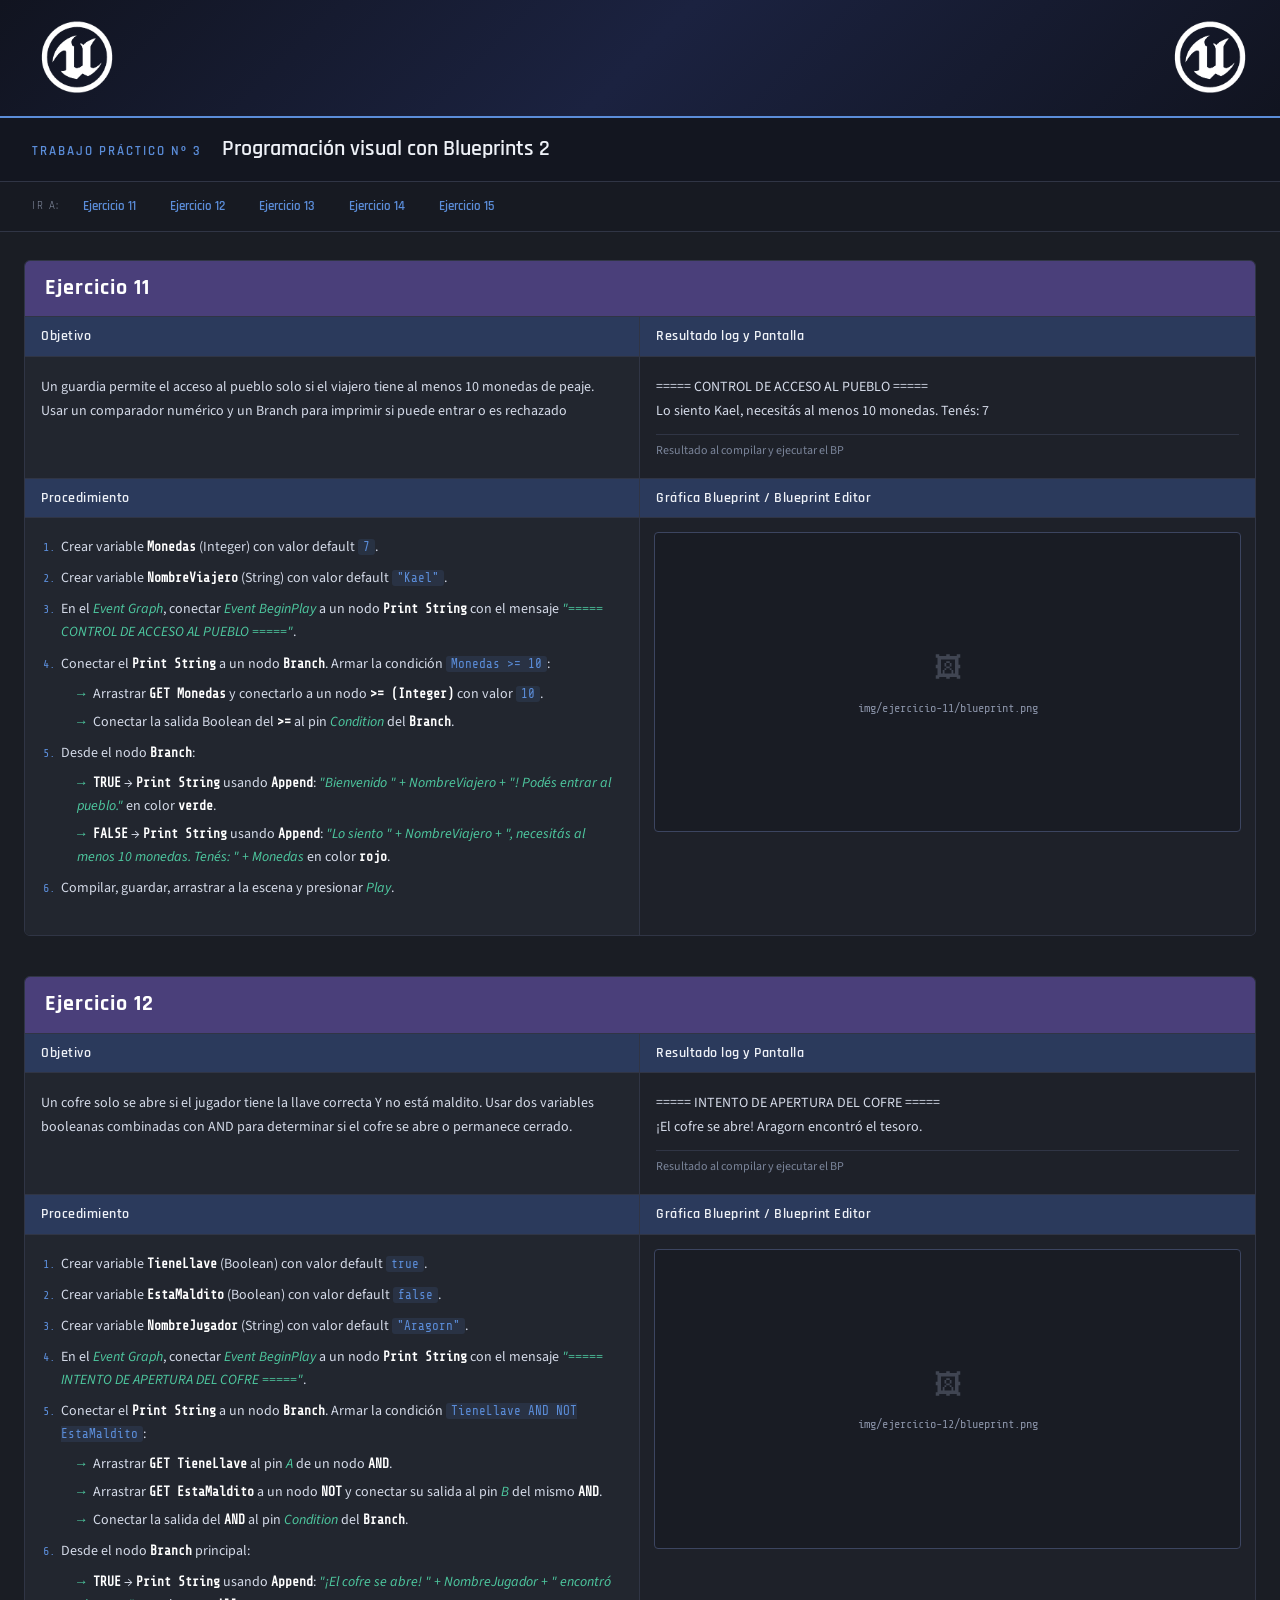
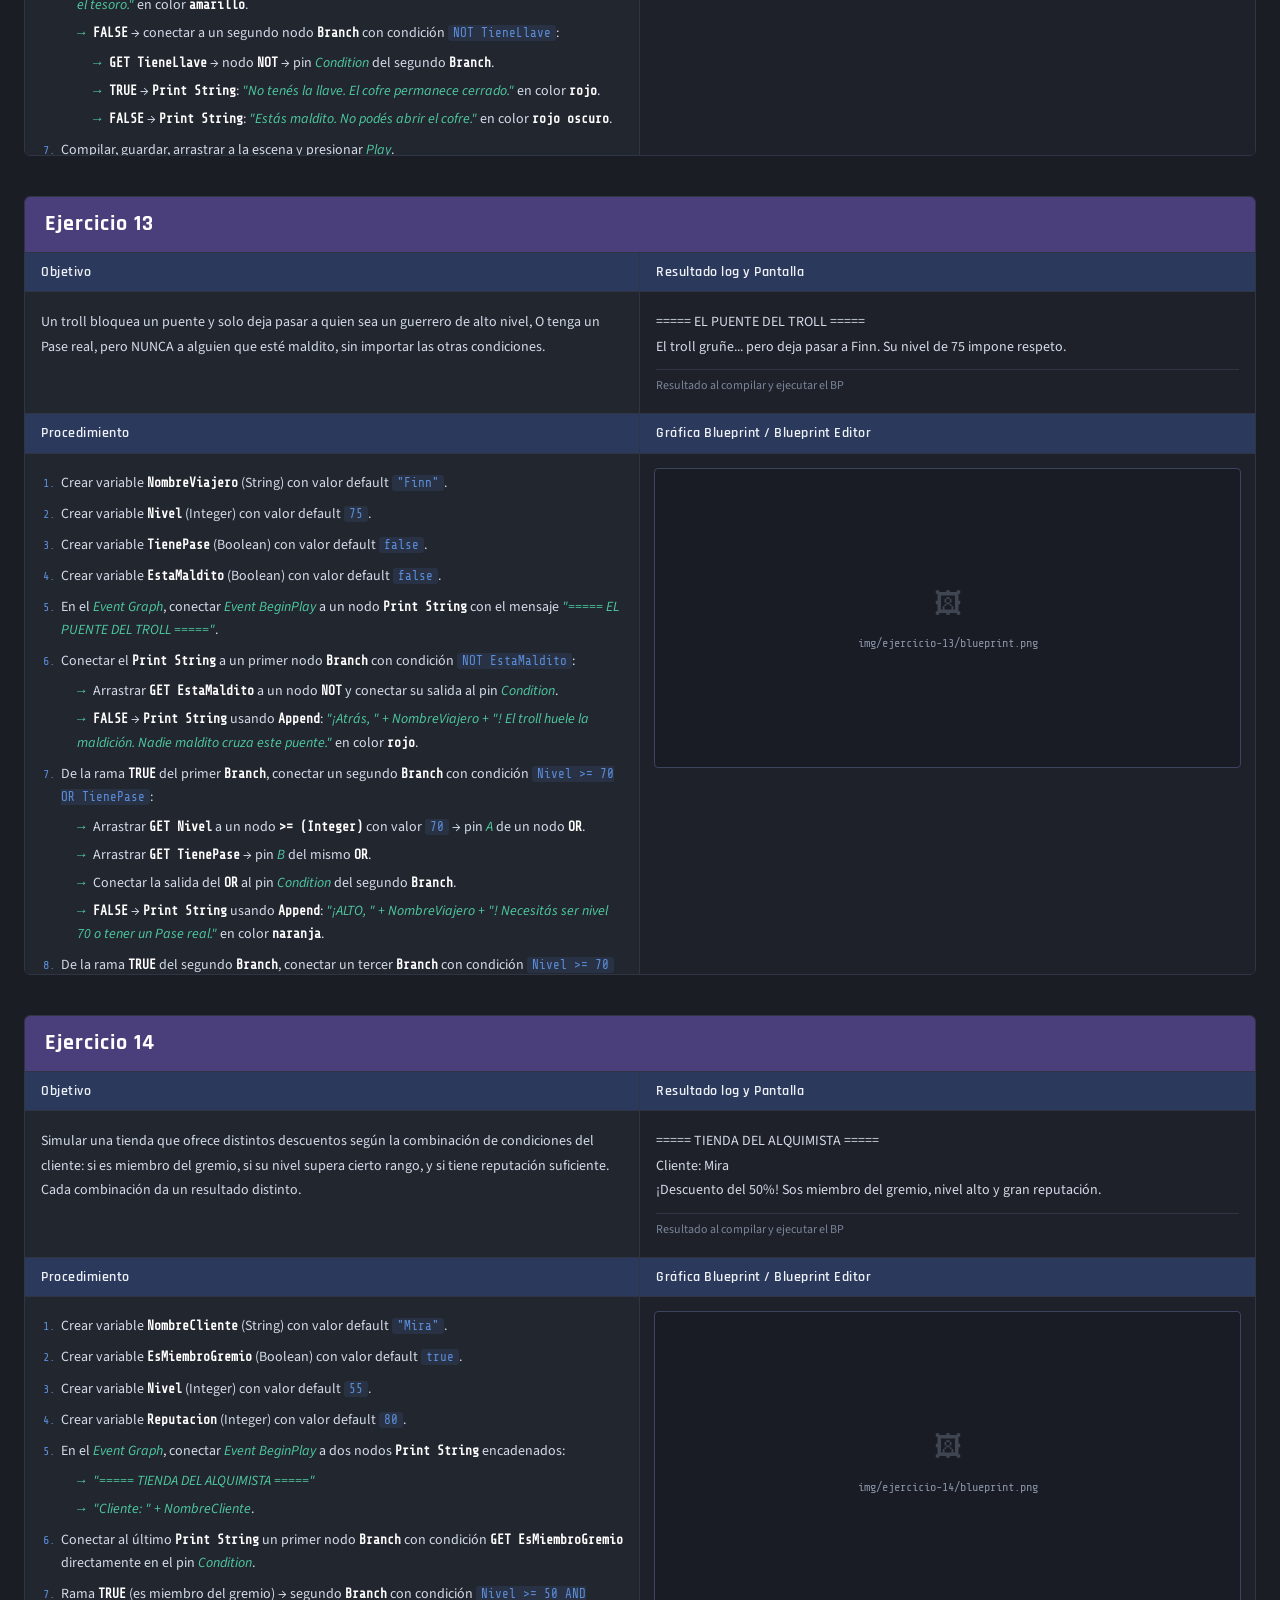
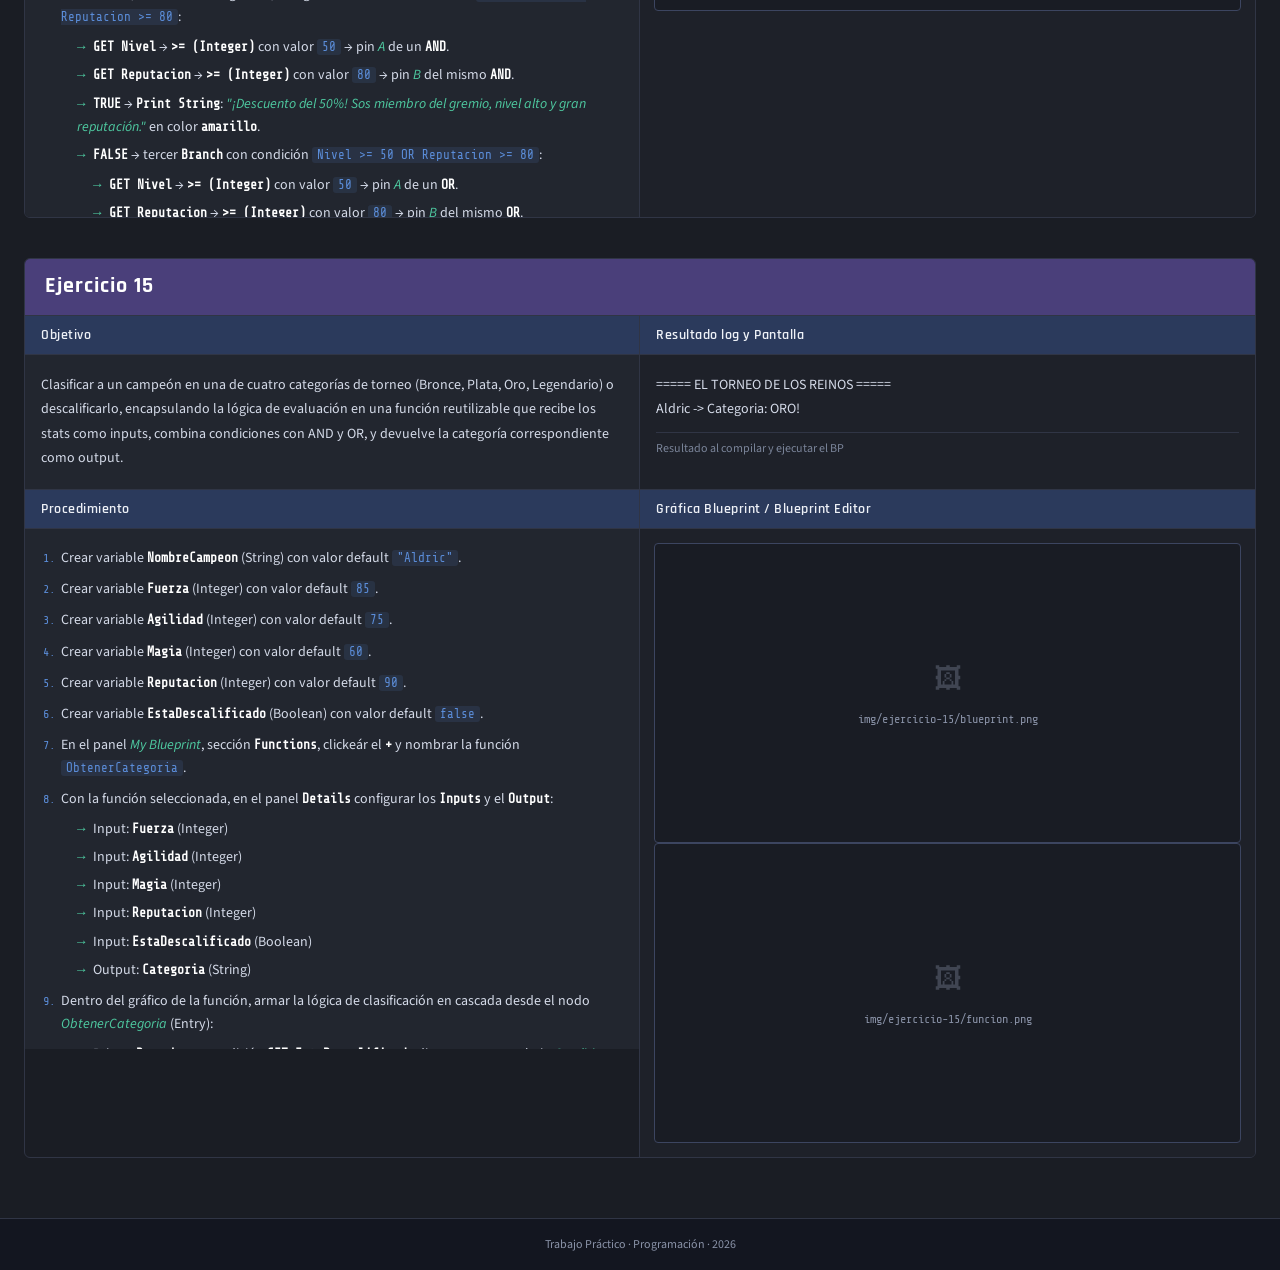
==== commit a31596b4: "Update exercise references and metadata for exercises 11 to 15 in index.html" ====
--- a/index.html
+++ b/index.html
@@ -32,7 +32,7 @@
       <div class="banner__center">
         <p class="banner__institution">       </p>
         <h1 class="banner__title">         </h1>
-        <p class="banner__meta"> <!-- Año 2025 &nbsp;·&nbsp; Turno Noche &nbsp;·&nbsp; Prof. Gonzalo Agüero--> </p>
+        <p class="banner__meta"> <!-- Año 2125 &nbsp;·&nbsp; Turno Noche &nbsp;·&nbsp; Prof. Gonzalo Agüero--> </p>
       </div>
 
       <div class="banner__logo-slot banner__logo-slot--right">
@@ -60,12 +60,12 @@
   <nav class="exercise-index">
     <div class="exercise-index__inner">
       <span class="exercise-index__label">Ir a:</span>
-      <a href="#ejercicio-01" class="exercise-index__link">Ejercicio 01</a>
-      <a href="#ejercicio-02" class="exercise-index__link">Ejercicio 02</a>
+      <a href="#ejercicio-11" class="exercise-index__link">Ejercicio 11</a>
+      <a href="#ejercicio-12" class="exercise-index__link">Ejercicio 12</a>
       <!-- Agregar más links aca al sumar ejercicios -->
-      <a href="#ejercicio-03" class="exercise-index__link">Ejercicio 03</a>
-      <a href="#ejercicio-04" class="exercise-index__link">Ejercicio 04</a>
-      <a href="#ejercicio-05" class="exercise-index__link">Ejercicio 05</a>
+      <a href="#ejercicio-13" class="exercise-index__link">Ejercicio 13</a>
+      <a href="#ejercicio-14" class="exercise-index__link">Ejercicio 14</a>
+      <a href="#ejercicio-15" class="exercise-index__link">Ejercicio 15</a>
     </div>
   </nav>
 
@@ -73,19 +73,19 @@
   <main class="exercises-wrapper">
 
 
-    <!-- ══════════════════════════════════════════════════
-         EJERCICIO 01
-         ─────────────────────────────────────────────────
+    <!-- 
+         EJERCICIO 11
+         
          IMÁGENES:
-           img/ejercicio-01/resultado.png   → captura del log/pantalla
-           img/ejercicio-01/detalle.png     → imagen dentro del procedimiento
-           img/ejercicio-01/blueprint.png   → gráfica blueprint completa
+           img/ejercicio-11/resultado.png   → captura del log/pantalla
+           img/ejercicio-11/detalle.png     → imagen dentro del procedimiento
+           img/ejercicio-11/blueprint.png   → gráfica blueprint completa
          Si alguna imagen no existe, se muestra un placeholder gris.
-    ══════════════════════════════════════════════════ -->
-    <section class="exercise" id="ejercicio-01">
+     -->
+    <section class="exercise" id="ejercicio-11">
 
       <div class="exercise__header">
-        <h3 class="exercise__number">Ejercicio 01</h3>
+        <h3 class="exercise__number">Ejercicio 11</h3>
       </div>
 
       <!-- FILA SUPERIOR: Objetivo | Resultado -->
@@ -113,13 +113,13 @@
               <!-- 
               <div class="img-frame">
                 <img
-                  src="img/ejercicio-01/resultado.png"
-                  alt="Resultado Ejercicio 01"
+                  src="img/ejercicio-11/resultado.png"
+                  alt="Resultado Ejercicio 11"
                   class="img-frame__img"
                   onerror="this.parentElement.classList.add('img-frame--missing')"
                 />
                 <div class="img-frame__missing-label">
-                  img/ejercicio-01/resultado.png
+                  img/ejercicio-11/resultado.png
                 </div>
                 <span class="img-frame__zoom-hint">🔍 Click para ampliar</span>
               </div>
@@ -179,13 +179,13 @@
                   Imagen de detalle dentro del procedimiento
               <div class="img-frame img-frame--inline">
                 <img
-                  src="img/ejercicio-01/detalle.png"
-                  alt="Detalle Ejercicio 01"
+                  src="img/ejercicio-11/detalle.png"
+                  alt="Detalle Ejercicio 11"
                   class="img-frame__img"
                   onerror="this.parentElement.classList.add('img-frame--missing')"
                 />
                 <div class="img-frame__missing-label">
-                  img/ejercicio-01/detalle.png
+                  img/ejercicio-11/detalle.png
                 </div>
                 <span class="img-frame__zoom-hint">🔍 Click para ampliar</span>
               </div>
@@ -202,13 +202,13 @@
             <div class="panel__body panel__body--blueprint">
               <div class="img-frame img-frame--large">
                 <img
-                  src="img/ejercicio-01/blueprint.png"
-                  alt="Blueprint Ejercicio 01"
+                  src="img/ejercicio-11/blueprint.png"
+                  alt="Blueprint Ejercicio 11"
                   class="img-frame__img"
                   onerror="this.parentElement.classList.add('img-frame--missing')"
                 />
                 <div class="img-frame__missing-label">
-                  img/ejercicio-01/blueprint.png
+                  img/ejercicio-11/blueprint.png
                 </div>
                 <span class="img-frame__zoom-hint">🔍 Click para ampliar</span>
               </div>
@@ -219,21 +219,21 @@
       </div><!-- /fila inferior -->
 
     </section>
-    <!-- ══════  FIN EJERCICIO 01  ══════ -->
+    <!-- ══════  FIN EJERCICIO 11  ══════ -->
 
 
     <!-- ══════════════════════════════════════════════════
-         EJERCICIO 02
+         EJERCICIO 12
          ─────────────────────────────────────────────────
          IMÁGENES:
-           img/ejercicio-02/resultado.png
-           img/ejercicio-02/detalle.png
-           img/ejercicio-02/blueprint.png
+           img/ejercicio-12/resultado.png
+           img/ejercicio-12/detalle.png
+           img/ejercicio-12/blueprint.png
     ══════════════════════════════════════════════════ -->
-    <section class="exercise" id="ejercicio-02">
+    <section class="exercise" id="ejercicio-12">
 
       <div class="exercise__header">
-        <h3 class="exercise__number">Ejercicio 02</h3>
+        <h3 class="exercise__number">Ejercicio 12</h3>
       </div>
 
       <div class="exercise__row">
@@ -257,12 +257,12 @@
               <!-- 
               <div class="img-frame">
                 <img
-                  src="img/ejercicio-02/resultado.png"
-                  alt="Resultado Ejercicio 02"
-                  class="img-frame__img"
-                  onerror="this.parentElement.classList.add('img-frame--missing')"
-                />
-                <div class="img-frame__missing-label">img/ejercicio-02/resultado.png</div>
+                  src="img/ejercicio-12/resultado.png"
+                  alt="Resultado Ejercicio 12"
+                  class="img-frame__img"
+                  onerror="this.parentElement.classList.add('img-frame--missing')"
+                />
+                <div class="img-frame__missing-label">img/ejercicio-12/resultado.png</div>
                 <span class="img-frame__zoom-hint">🔍 Click para ampliar</span>
               </div>
               -->
@@ -323,12 +323,12 @@
               </ol>
               <div class="img-frame img-frame--inline">
                 <img
-                  src="img/ejercicio-02/detalle.png"
-                  alt="Detalle Ejercicio 02"
-                  class="img-frame__img"
-                  onerror="this.parentElement.classList.add('img-frame--missing')"
-                />
-                <div class="img-frame__missing-label">img/ejercicio-02/detalle.png</div>
+                  src="img/ejercicio-12/detalle.png"
+                  alt="Detalle Ejercicio 12"
+                  class="img-frame__img"
+                  onerror="this.parentElement.classList.add('img-frame--missing')"
+                />
+                <div class="img-frame__missing-label">img/ejercicio-12/detalle.png</div>
                 <span class="img-frame__zoom-hint">🔍 Click para ampliar</span>
               </div>
             </div>
@@ -340,12 +340,12 @@
             <div class="panel__body panel__body--blueprint">
               <div class="img-frame img-frame--large">
                 <img
-                  src="img/ejercicio-02/blueprint.png"
-                  alt="Blueprint Ejercicio 02"
-                  class="img-frame__img"
-                  onerror="this.parentElement.classList.add('img-frame--missing')"
-                />
-                <div class="img-frame__missing-label">img/ejercicio-02/blueprint.png</div>
+                  src="img/ejercicio-12/blueprint.png"
+                  alt="Blueprint Ejercicio 12"
+                  class="img-frame__img"
+                  onerror="this.parentElement.classList.add('img-frame--missing')"
+                />
+                <div class="img-frame__missing-label">img/ejercicio-12/blueprint.png</div>
                 <span class="img-frame__zoom-hint">🔍 Click para ampliar</span>
               </div>
             </div>
@@ -354,12 +354,12 @@
       </div>
 
     </section>
-    <!-- ══════  FIN EJERCICIO 02  ══════ -->
-
-    <section class="exercise" id="ejercicio-03">
+    <!-- ══════  FIN EJERCICIO 12  ══════ -->
+
+    <section class="exercise" id="ejercicio-13">
 
       <div class="exercise__header">
-        <h3 class="exercise__number">Ejercicio 03</h3>
+        <h3 class="exercise__number">Ejercicio 13</h3>
       </div>
 
       <div class="exercise__row">
@@ -383,12 +383,12 @@
               <!--
               <div class="img-frame">
                 <img
-                  src="img/ejercicio-03/resultado.png"
-                  alt="Resultado Ejercicio 03"
-                  class="img-frame__img"
-                  onerror="this.parentElement.classList.add('img-frame--missing')"
-                />
-                <div class="img-frame__missing-label">img/ejercicio-03/resultado.png</div>
+                  src="img/ejercicio-13/resultado.png"
+                  alt="Resultado Ejercicio 13"
+                  class="img-frame__img"
+                  onerror="this.parentElement.classList.add('img-frame--missing')"
+                />
+                <div class="img-frame__missing-label">img/ejercicio-13/resultado.png</div>
                 <span class="img-frame__zoom-hint">🔍 Click para ampliar</span>
               </div>
               -->
@@ -463,12 +463,12 @@
               </ol>
               <div class="img-frame img-frame--inline">
                 <img
-                  src="img/ejercicio-03/detalle.png"
-                  alt="Detalle Ejercicio 03"
-                  class="img-frame__img"
-                  onerror="this.parentElement.classList.add('img-frame--missing')"
-                />
-                <div class="img-frame__missing-label">img/ejercicio-03/detalle.png</div>
+                  src="img/ejercicio-13/detalle.png"
+                  alt="Detalle Ejercicio 13"
+                  class="img-frame__img"
+                  onerror="this.parentElement.classList.add('img-frame--missing')"
+                />
+                <div class="img-frame__missing-label">img/ejercicio-13/detalle.png</div>
                 <span class="img-frame__zoom-hint">🔍 Click para ampliar</span>
               </div>
             </div>
@@ -480,12 +480,12 @@
             <div class="panel__body panel__body--blueprint">
               <div class="img-frame img-frame--large">
                 <img
-                  src="img/ejercicio-03/blueprint.png"
-                  alt="Blueprint Ejercicio 03"
-                  class="img-frame__img"
-                  onerror="this.parentElement.classList.add('img-frame--missing')"
-                />
-                <div class="img-frame__missing-label">img/ejercicio-03/blueprint.png</div>
+                  src="img/ejercicio-13/blueprint.png"
+                  alt="Blueprint Ejercicio 13"
+                  class="img-frame__img"
+                  onerror="this.parentElement.classList.add('img-frame--missing')"
+                />
+                <div class="img-frame__missing-label">img/ejercicio-13/blueprint.png</div>
                 <span class="img-frame__zoom-hint">🔍 Click para ampliar</span>
               </div>
             </div>
@@ -494,12 +494,12 @@
       </div>
 
     </section>
-    <!-- ══════  FIN EJERCICIO 03  ══════ -->
+    <!-- ══════  FIN EJERCICIO 13  ══════ -->
     
-    <section class="exercise" id="ejercicio-04">
+    <section class="exercise" id="ejercicio-14">
 
       <div class="exercise__header">
-        <h3 class="exercise__number">Ejercicio 04</h3>
+        <h3 class="exercise__number">Ejercicio 14</h3>
       </div>
 
       <div class="exercise__row">
@@ -524,12 +524,12 @@
               <!--
               <div class="img-frame">
                 <img
-                  src="img/ejercicio-04/resultado.png"
-                  alt="Resultado Ejercicio 04"
-                  class="img-frame__img"
-                  onerror="this.parentElement.classList.add('img-frame--missing')"
-                />
-                <div class="img-frame__missing-label">img/ejercicio-04/resultado.png</div>
+                  src="img/ejercicio-14/resultado.png"
+                  alt="Resultado Ejercicio 14"
+                  class="img-frame__img"
+                  onerror="this.parentElement.classList.add('img-frame--missing')"
+                />
+                <div class="img-frame__missing-label">img/ejercicio-14/resultado.png</div>
                 <span class="img-frame__zoom-hint">🔍 Click para ampliar</span>
               </div>
               -->
@@ -605,12 +605,12 @@
               </ol>
               <div class="img-frame img-frame--inline">
                 <img
-                  src="img/ejercicio-04/detalle.png"
-                  alt="Detalle Ejercicio 04"
-                  class="img-frame__img"
-                  onerror="this.parentElement.classList.add('img-frame--missing')"
-                />
-                <div class="img-frame__missing-label">img/ejercicio-04/detalle.png</div>
+                  src="img/ejercicio-14/detalle.png"
+                  alt="Detalle Ejercicio 14"
+                  class="img-frame__img"
+                  onerror="this.parentElement.classList.add('img-frame--missing')"
+                />
+                <div class="img-frame__missing-label">img/ejercicio-14/detalle.png</div>
                 <span class="img-frame__zoom-hint">🔍 Click para ampliar</span>
               </div>
             </div>
@@ -622,12 +622,12 @@
             <div class="panel__body panel__body--blueprint">
               <div class="img-frame img-frame--large">
                 <img
-                  src="img/ejercicio-04/blueprint.png"
-                  alt="Blueprint Ejercicio 04"
-                  class="img-frame__img"
-                  onerror="this.parentElement.classList.add('img-frame--missing')"
-                />
-                <div class="img-frame__missing-label">img/ejercicio-04/blueprint.png</div>
+                  src="img/ejercicio-14/blueprint.png"
+                  alt="Blueprint Ejercicio 14"
+                  class="img-frame__img"
+                  onerror="this.parentElement.classList.add('img-frame--missing')"
+                />
+                <div class="img-frame__missing-label">img/ejercicio-14/blueprint.png</div>
                 <span class="img-frame__zoom-hint">🔍 Click para ampliar</span>
               </div>
             </div>
@@ -636,12 +636,12 @@
       </div>
 
     </section>
-    <!-- ══════  FIN EJERCICIO 04  ══════ -->
-
-    <section class="exercise" id="ejercicio-05">
+    <!-- ══════  FIN EJERCICIO 14  ══════ -->
+
+    <section class="exercise" id="ejercicio-15">
 
       <div class="exercise__header">
-        <h3 class="exercise__number">Ejercicio 05</h3>
+        <h3 class="exercise__number">Ejercicio 15</h3>
       </div>
 
       <div class="exercise__row">
@@ -665,12 +665,12 @@
               <!--
               <div class="img-frame">
                 <img
-                  src="img/ejercicio-05/resultado.png"
-                  alt="Resultado Ejercicio 05"
-                  class="img-frame__img"
-                  onerror="this.parentElement.classList.add('img-frame--missing')"
-                />
-                <div class="img-frame__missing-label">img/ejercicio-05/resultado.png</div>
+                  src="img/ejercicio-15/resultado.png"
+                  alt="Resultado Ejercicio 15"
+                  class="img-frame__img"
+                  onerror="this.parentElement.classList.add('img-frame--missing')"
+                />
+                <div class="img-frame__missing-label">img/ejercicio-15/resultado.png</div>
                 <span class="img-frame__zoom-hint">🔍 Click para ampliar</span>
               </div>
               -->
@@ -796,12 +796,12 @@
               </ol>
               <div class="img-frame img-frame--inline">
                 <img
-                  src="img/ejercicio-05/detalle.png"
-                  alt="Detalle Ejercicio 05"
-                  class="img-frame__img"
-                  onerror="this.parentElement.classList.add('img-frame--missing')"
-                />
-                <div class="img-frame__missing-label">img/ejercicio-05/detalle.png</div>
+                  src="img/ejercicio-15/detalle.png"
+                  alt="Detalle Ejercicio 15"
+                  class="img-frame__img"
+                  onerror="this.parentElement.classList.add('img-frame--missing')"
+                />
+                <div class="img-frame__missing-label">img/ejercicio-15/detalle.png</div>
                 <span class="img-frame__zoom-hint">🔍 Click para ampliar</span>
               </div>
             </div>
@@ -813,23 +813,23 @@
             <div class="panel__body panel__body--blueprint">
               <div class="img-frame img-frame--large">
                 <img
-                  src="img/ejercicio-05/blueprint.png"
-                  alt="Blueprint Ejercicio 05"
-                  class="img-frame__img"
-                  onerror="this.parentElement.classList.add('img-frame--missing')"
-                />
-                <div class="img-frame__missing-label">img/ejercicio-05/blueprint.png</div>
+                  src="img/ejercicio-15/blueprint.png"
+                  alt="Blueprint Ejercicio 15"
+                  class="img-frame__img"
+                  onerror="this.parentElement.classList.add('img-frame--missing')"
+                />
+                <div class="img-frame__missing-label">img/ejercicio-15/blueprint.png</div>
                 <span class="img-frame__zoom-hint">🔍 Click para ampliar</span>
               </div>
 
               <div class="img-frame img-frame--large">
                 <img
-                  src="img/ejercicio-05/funcion.png"
-                  alt="Función Ejercicio 05"
-                  class="img-frame__img"
-                  onerror="this.parentElement.classList.add('img-frame--missing')"
-                />
-                <div class="img-frame__missing-label">img/ejercicio-05/funcion.png</div>
+                  src="img/ejercicio-15/funcion.png"
+                  alt="Función Ejercicio 15"
+                  class="img-frame__img"
+                  onerror="this.parentElement.classList.add('img-frame--missing')"
+                />
+                <div class="img-frame__missing-label">img/ejercicio-15/funcion.png</div>
                 <span class="img-frame__zoom-hint">🔍 Click para ampliar</span>
               </div>
             </div>
@@ -838,7 +838,7 @@
       </div>
 
     </section>
-    <!-- ══════  FIN EJERCICIO 05  ══════ -->
+    <!-- ══════  FIN EJERCICIO 15  ══════ -->
 
   </main>
 
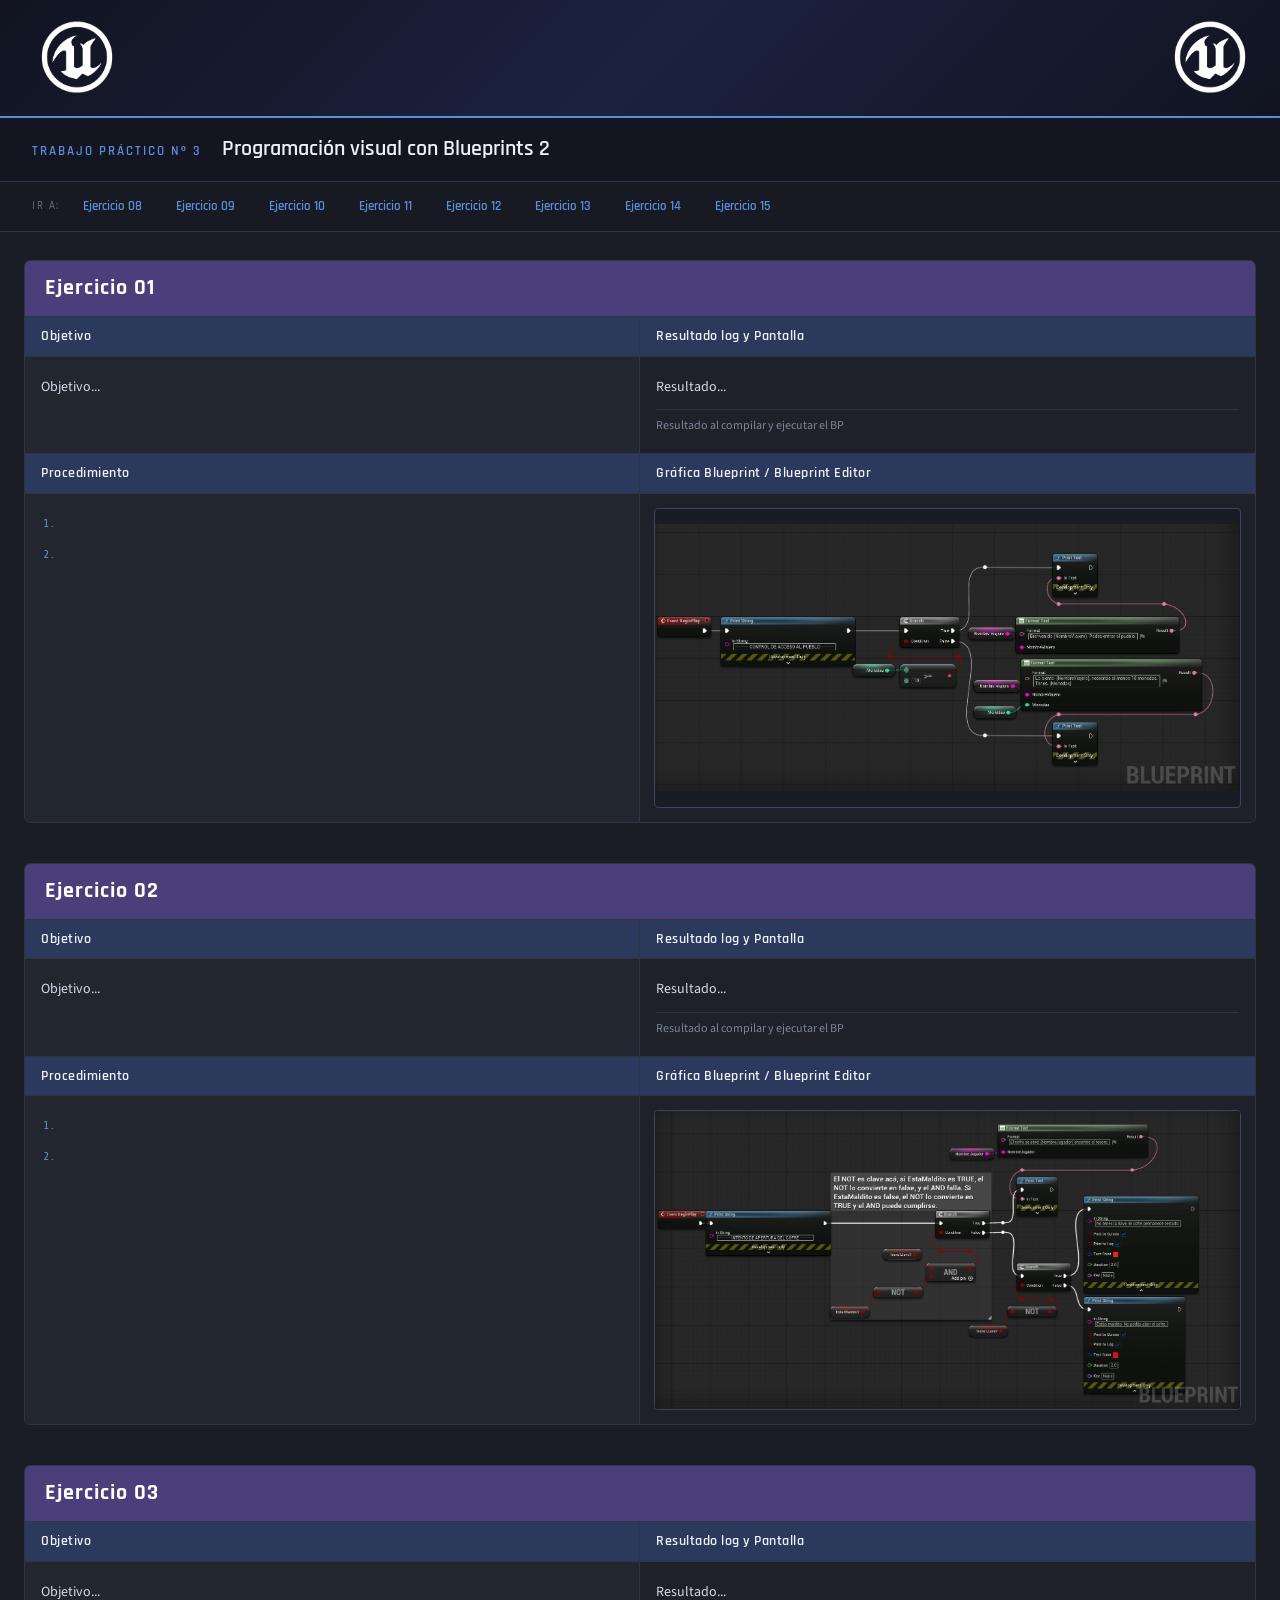
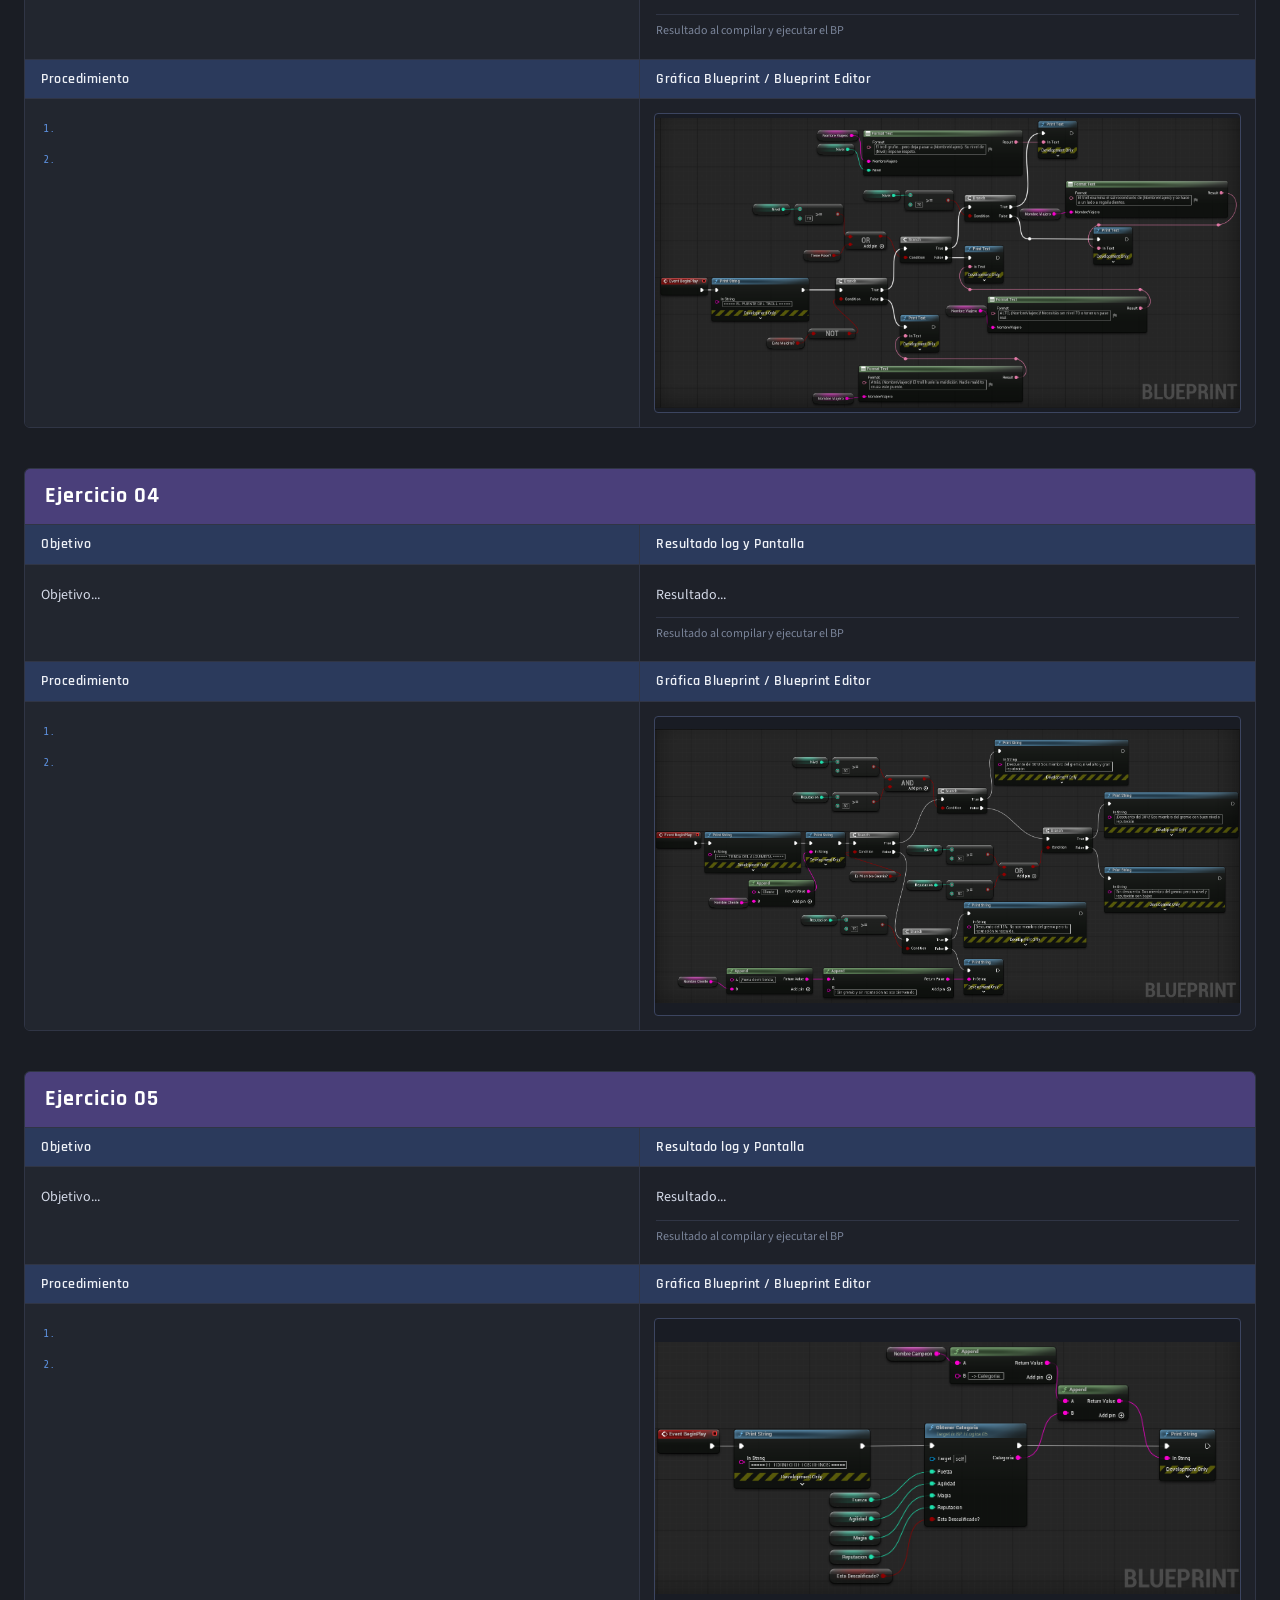
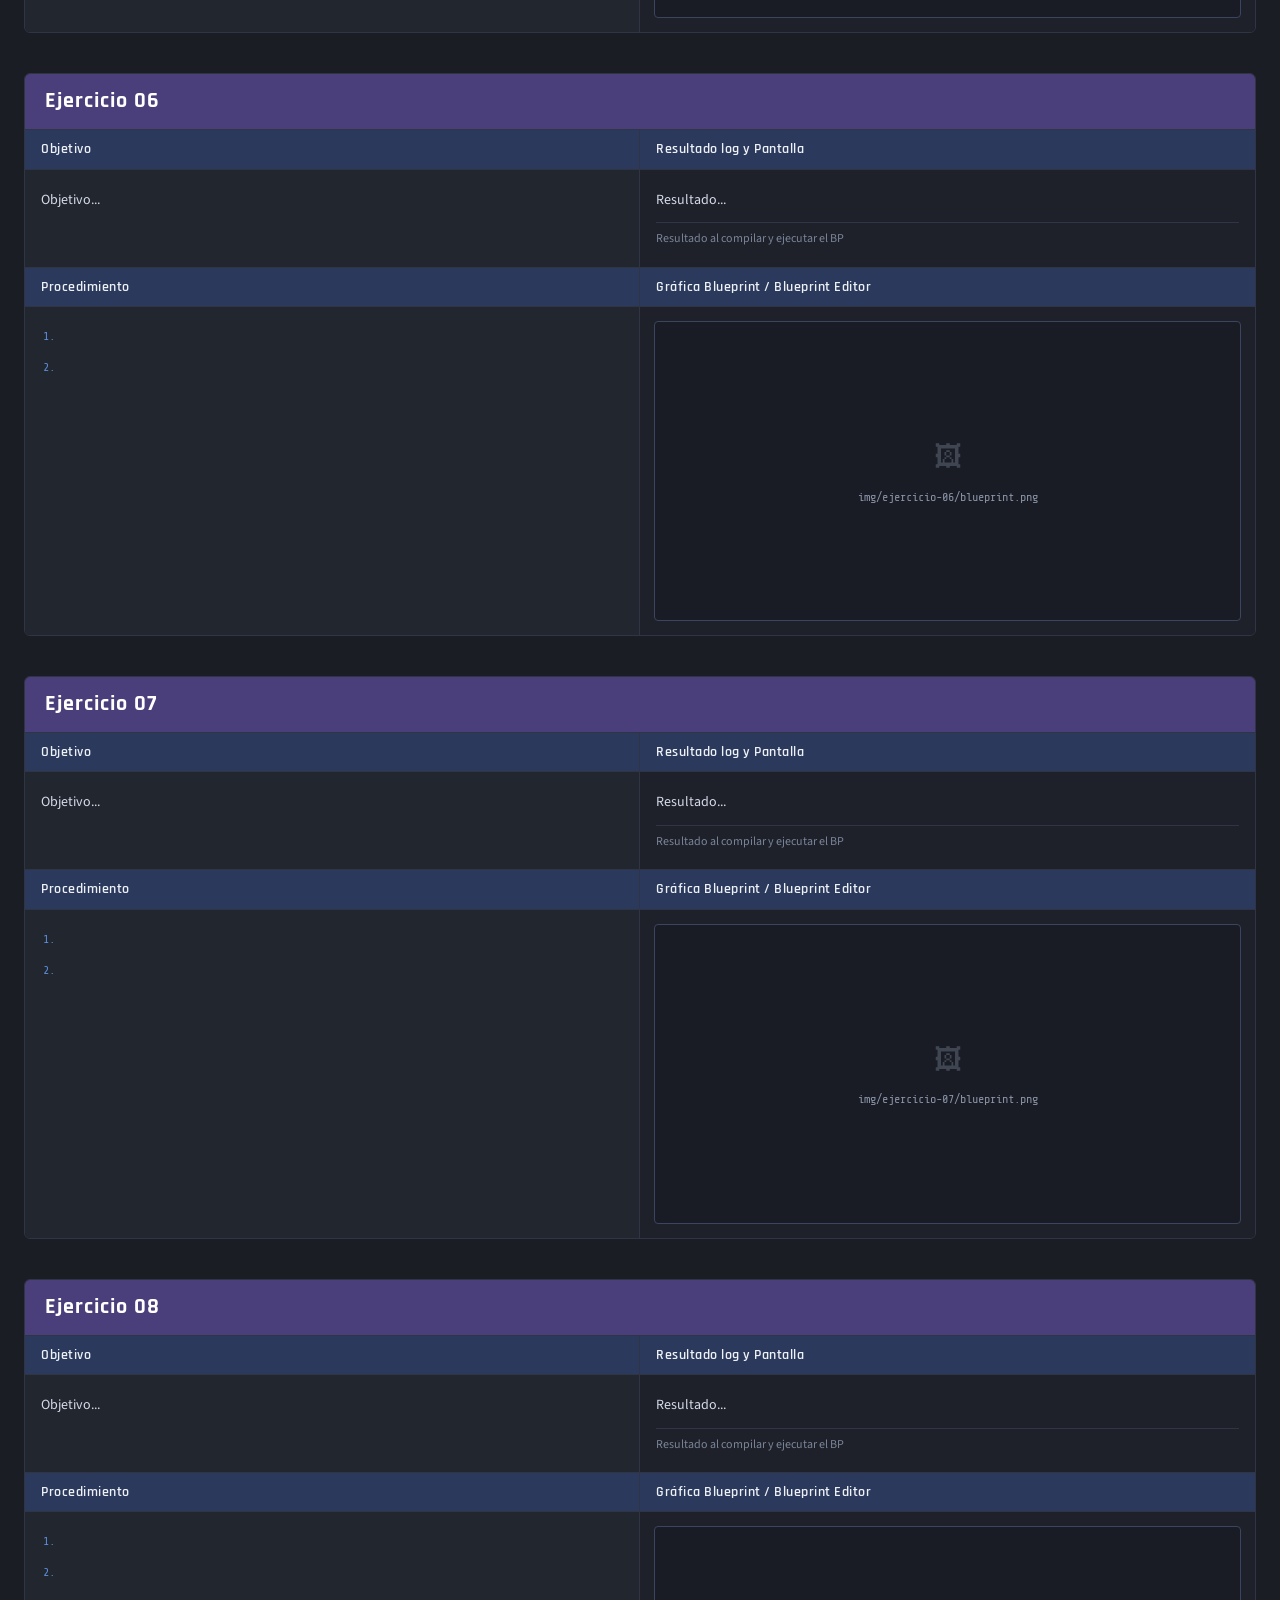
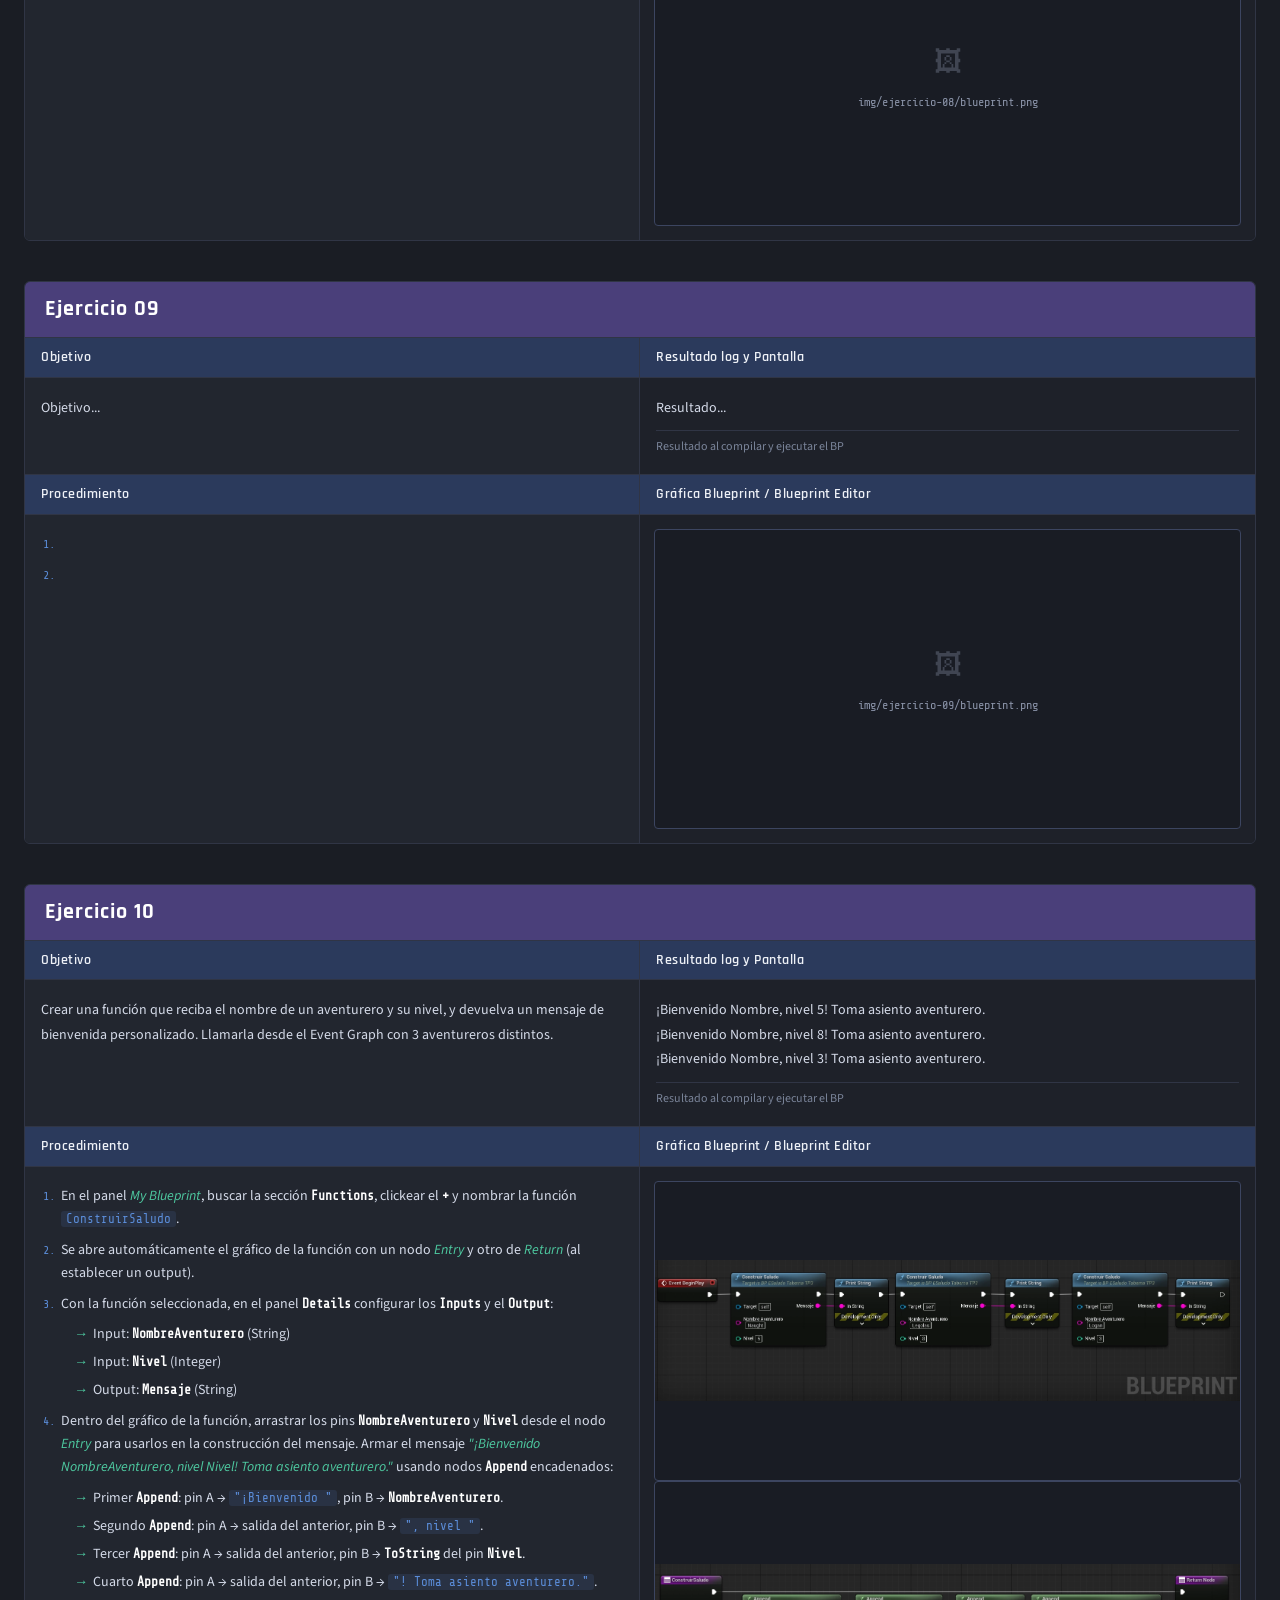
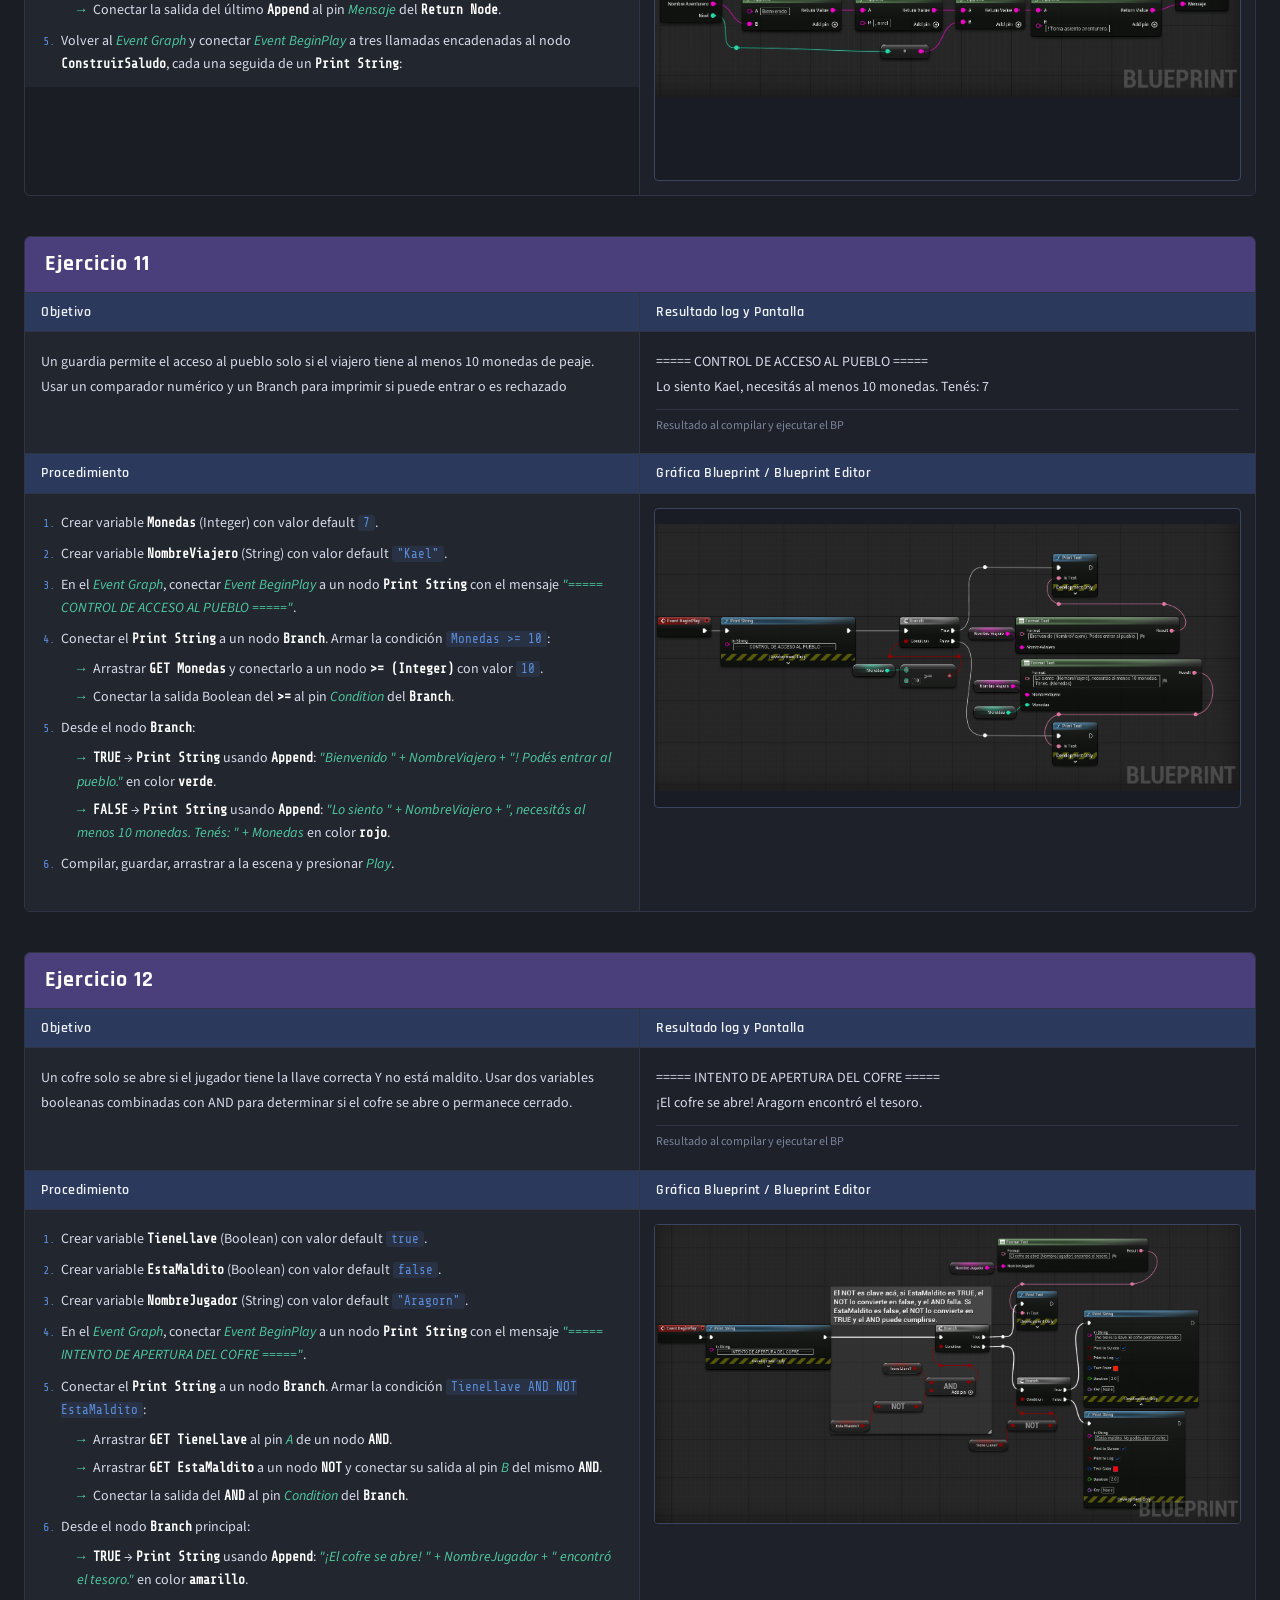
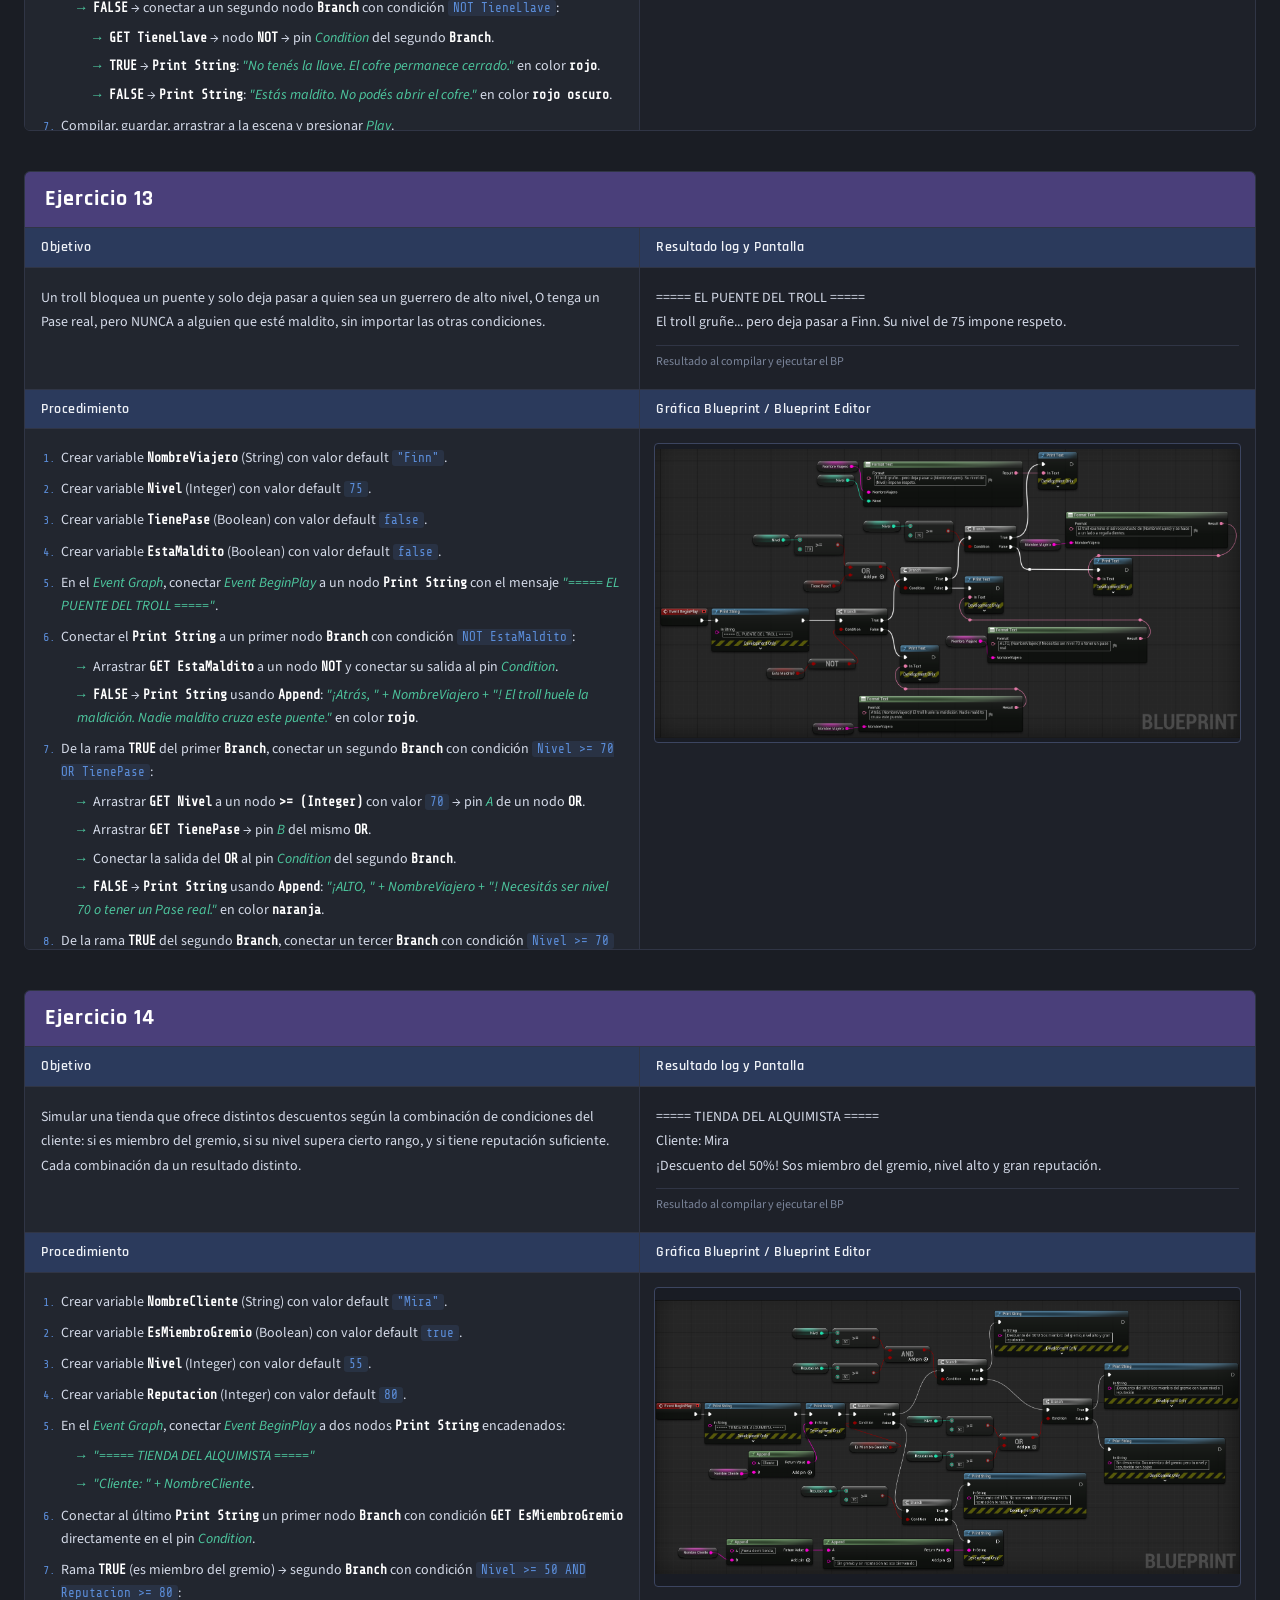
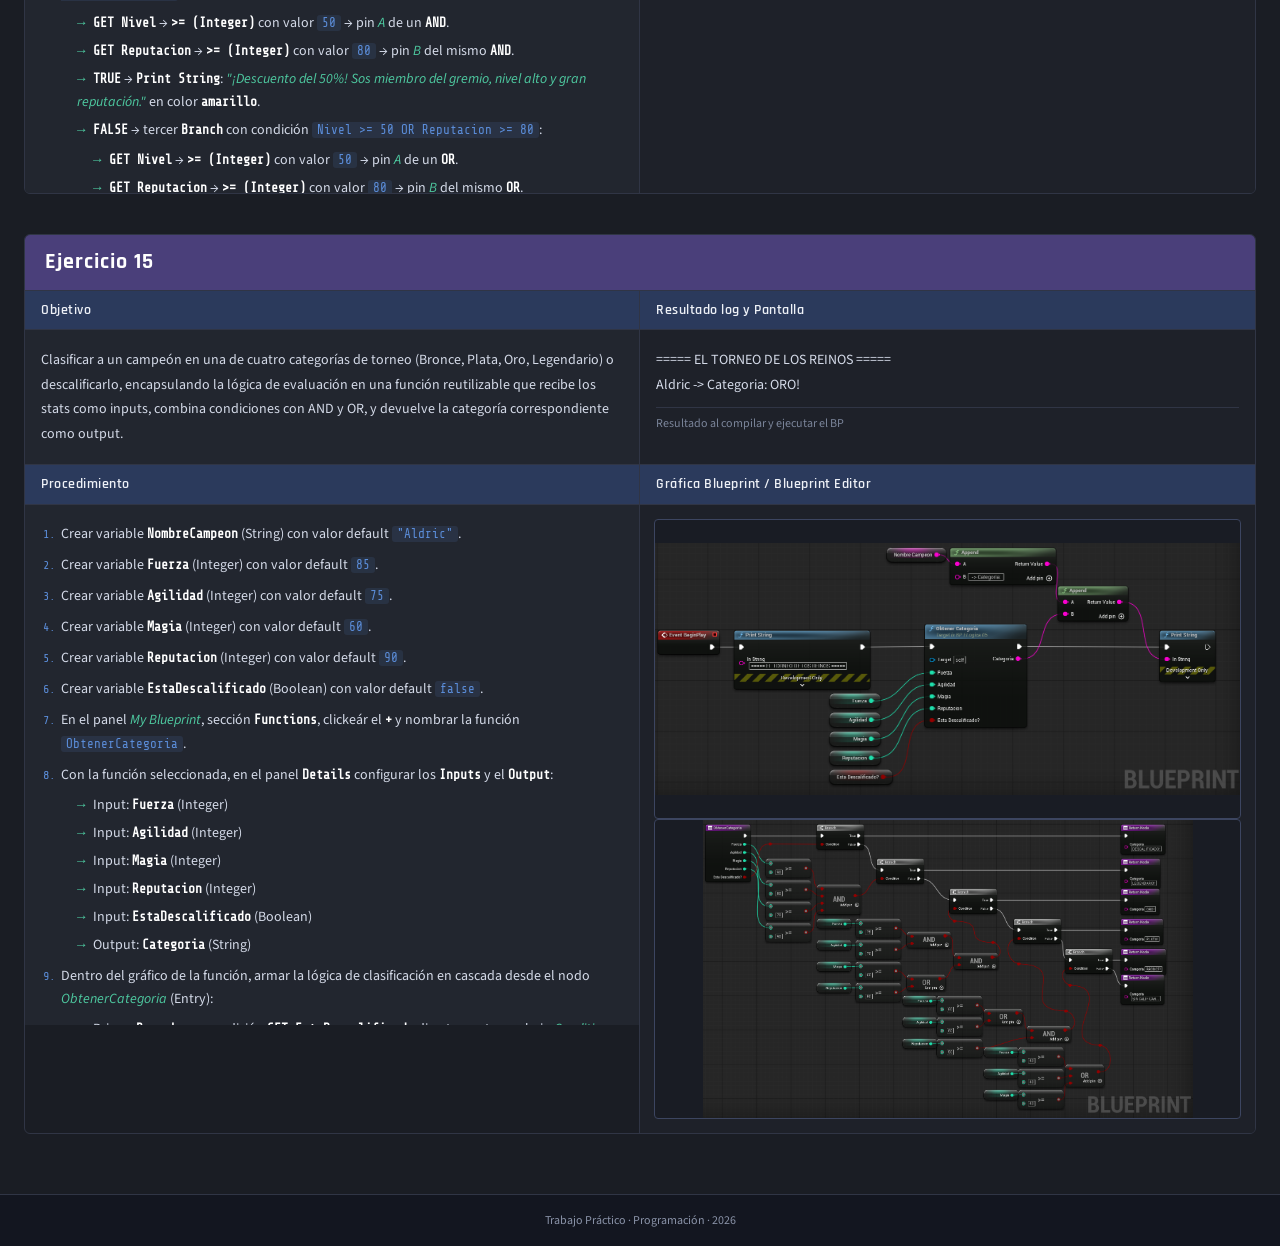
==== commit f372608e: "Add template for exercise section with objective, result, procedure, and blueprint" ====
--- a/index.html
+++ b/index.html
@@ -1,5 +1,6 @@
 <!DOCTYPE html>
 <html lang="es">
+
 <head>
   <meta charset="UTF-8" />
   <meta name="viewport" content="width=device-width, initial-scale=1.0" />
@@ -7,9 +8,12 @@
   <meta name="description" content="Trabajo Práctico Unreal Engine - Blueprints 2" />
   <link rel="preconnect" href="https://fonts.googleapis.com" />
   <link rel="preconnect" href="https://fonts.gstatic.com" crossorigin />
-  <link href="https://fonts.googleapis.com/css2?family=Rajdhani:wght@400;600;700&family=Source+Sans+3:ital,wght@0,300;0,400;0,600;1,400&family=Share+Tech+Mono&display=swap" rel="stylesheet" />
+  <link
+    href="https://fonts.googleapis.com/css2?family=Rajdhani:wght@400;600;700&family=Source+Sans+3:ital,wght@0,300;0,400;0,600;1,400&family=Share+Tech+Mono&display=swap"
+    rel="stylesheet" />
   <link rel="stylesheet" href="styles.css" />
 </head>
+
 <body>
 
   <!-- BANNER SUPERIOR 
@@ -20,28 +24,20 @@
     <div class="banner__inner">
 
       <div class="banner__logo-slot">
-        <img
-          src="img/logo-izq.png"
-          alt="Logo institución"
-          class="banner__logo"
-          onerror="this.parentElement.querySelector('.banner__logo-fallback').style.display='flex'; this.style.display='none'"
-        />
+        <img src="img/logo-izq.png" alt="Logo institución" class="banner__logo"
+          onerror="this.parentElement.querySelector('.banner__logo-fallback').style.display='flex'; this.style.display='none'" />
         <div class="banner__logo-fallback">LOGO</div>
       </div>
 
       <div class="banner__center">
-        <p class="banner__institution">       </p>
-        <h1 class="banner__title">         </h1>
+        <p class="banner__institution"> </p>
+        <h1 class="banner__title"> </h1>
         <p class="banner__meta"> <!-- Año 2125 &nbsp;·&nbsp; Turno Noche &nbsp;·&nbsp; Prof. Gonzalo Agüero--> </p>
       </div>
 
       <div class="banner__logo-slot banner__logo-slot--right">
-        <img
-          src="img/logo-der.png"
-          alt="Logo secundario"
-          class="banner__logo"
-          onerror="this.parentElement.querySelector('.banner__logo-fallback').style.display='flex'; this.style.display='none'"
-        />
+        <img src="img/logo-der.png" alt="Logo secundario" class="banner__logo"
+          onerror="this.parentElement.querySelector('.banner__logo-fallback').style.display='flex'; this.style.display='none'" />
         <div class="banner__logo-fallback">LOGO</div>
       </div>
 
@@ -60,6 +56,9 @@
   <nav class="exercise-index">
     <div class="exercise-index__inner">
       <span class="exercise-index__label">Ir a:</span>
+      <a href="#ejercicio-08" class="exercise-index__link">Ejercicio 08</a>
+      <a href="#ejercicio-09" class="exercise-index__link">Ejercicio 09</a>
+      <a href="#ejercicio-10" class="exercise-index__link">Ejercicio 10</a>
       <a href="#ejercicio-11" class="exercise-index__link">Ejercicio 11</a>
       <a href="#ejercicio-12" class="exercise-index__link">Ejercicio 12</a>
       <!-- Agregar más links aca al sumar ejercicios -->
@@ -72,15 +71,1140 @@
   <!-- LISTA DE EJERCICIOS -->
   <main class="exercises-wrapper">
 
+    <section class="exercise" id="ejercicio-01">
+
+      <div class="exercise__header">
+        <h3 class="exercise__number">Ejercicio 01</h3>
+      </div>
+
+      <!-- FILA SUPERIOR: Objetivo | Resultado -->
+      <div class="exercise__row">
+
+        <div class="exercise__col">
+          <div class="panel">
+            <div class="panel__header">Objetivo</div>
+            <div class="panel__body">
+              <p class="panel__text">
+                Objetivo...
+              </p>
+            </div>
+          </div>
+        </div>
+
+        <div class="exercise__col">
+          <div class="panel">
+            <div class="panel__header">Resultado log y Pantalla</div>
+            <div class="panel__body panel__body--result">
+              <p class="panel__text">
+                Resultado...
+              </p>
+              <!-- 
+                          <div class="img-frame">
+                            <img
+                              src="img/ejercicio-01/resultado.png"
+                              alt="Resultado Ejercicio 01"
+                              class="img-frame__img"
+                              onerror="this.parentElement.classList.add('img-frame--missing')"
+                            />
+                            <div class="img-frame__missing-label">
+                              img/ejercicio-01/resultado.png
+                            </div>
+                            <span class="img-frame__zoom-hint">🔍 Click para ampliar</span>
+                          </div>
+                          -->
+
+              <p class="panel__caption">Resultado al compilar y ejecutar el BP</p>
+            </div>
+          </div>
+        </div>
+
+      </div><!-- /fila superior -->
+
+      <!-- FILA INFERIOR: Procedimiento | Blueprint -->
+      <div class="exercise__row">
+
+        <div class="exercise__col">
+          <div class="panel">
+            <div class="panel__header">Procedimiento</div>
+            <div class="panel__body panel__body--procedure">
+
+              <ol class="procedure-list">
+                <li>
+
+                <li>
+              </ol>
+
+              <!--
+                                          Imagen de detalle dentro del procedimiento
+                                      <div class="img-frame img-frame--inline">
+                                        <img
+                                          src="img/ejercicio-01/detalle.png"
+                                          alt="Detalle Ejercicio 01"
+                                          class="img-frame__img"
+                                          onerror="this.parentElement.classList.add('img-frame--missing')"
+                                        />
+                                        <div class="img-frame__missing-label">
+                                          img/ejercicio-01/detalle.png
+                                        </div>
+                                        <span class="img-frame__zoom-hint">🔍 Click para ampliar</span>
+                                      </div>
+                                      -->
+
+
+            </div>
+          </div>
+        </div>
+
+        <div class="exercise__col">
+          <div class="panel">
+            <div class="panel__header">Gráfica Blueprint / Blueprint Editor</div>
+            <div class="panel__body panel__body--blueprint">
+              <div class="img-frame img-frame--large">
+                <img src="img/ejercicio-01/blueprint.png" alt="Blueprint Ejercicio 01" class="img-frame__img"
+                  onerror="this.parentElement.classList.add('img-frame--missing')" />
+                <div class="img-frame__missing-label">
+                  img/ejercicio-01/blueprint.png
+                </div>
+                <span class="img-frame__zoom-hint">🔍 Click para ampliar</span>
+              </div>
+            </div>
+          </div>
+        </div>
+
+      </div><!-- /fila inferior -->
+
+    </section>
+    <!-- ══════  FIN EJERCICIO 01  ══════ -->
+
+    <section class="exercise" id="ejercicio-02">
+
+      <div class="exercise__header">
+        <h3 class="exercise__number">Ejercicio 02</h3>
+      </div>
+
+      <!-- FILA SUPERIOR: Objetivo | Resultado -->
+      <div class="exercise__row">
+
+        <div class="exercise__col">
+          <div class="panel">
+            <div class="panel__header">Objetivo</div>
+            <div class="panel__body">
+              <p class="panel__text">
+                Objetivo...
+              </p>
+            </div>
+          </div>
+        </div>
+
+        <div class="exercise__col">
+          <div class="panel">
+            <div class="panel__header">Resultado log y Pantalla</div>
+            <div class="panel__body panel__body--result">
+              <p class="panel__text">
+                Resultado...
+              </p>
+              <!-- 
+                          <div class="img-frame">
+                            <img
+                              src="img/ejercicio-02/resultado.png"
+                              alt="Resultado Ejercicio 02"
+                              class="img-frame__img"
+                              onerror="this.parentElement.classList.add('img-frame--missing')"
+                            />
+                            <div class="img-frame__missing-label">
+                              img/ejercicio-02/resultado.png
+                            </div>
+                            <span class="img-frame__zoom-hint">🔍 Click para ampliar</span>
+                          </div>
+                          -->
+
+              <p class="panel__caption">Resultado al compilar y ejecutar el BP</p>
+            </div>
+          </div>
+        </div>
+
+      </div><!-- /fila superior -->
+
+      <!-- FILA INFERIOR: Procedimiento | Blueprint -->
+      <div class="exercise__row">
+
+        <div class="exercise__col">
+          <div class="panel">
+            <div class="panel__header">Procedimiento</div>
+            <div class="panel__body panel__body--procedure">
+
+              <ol class="procedure-list">
+                <li>
+
+                <li>
+              </ol>
+
+              <!--
+                                          Imagen de detalle dentro del procedimiento
+                                      <div class="img-frame img-frame--inline">
+                                        <img
+                                          src="img/ejercicio-02/detalle.png"
+                                          alt="Detalle Ejercicio 02"
+                                          class="img-frame__img"
+                                          onerror="this.parentElement.classList.add('img-frame--missing')"
+                                        />
+                                        <div class="img-frame__missing-label">
+                                          img/ejercicio-02/detalle.png
+                                        </div>
+                                        <span class="img-frame__zoom-hint">🔍 Click para ampliar</span>
+                                      </div>
+                                      -->
+
+
+            </div>
+          </div>
+        </div>
+
+        <div class="exercise__col">
+          <div class="panel">
+            <div class="panel__header">Gráfica Blueprint / Blueprint Editor</div>
+            <div class="panel__body panel__body--blueprint">
+              <div class="img-frame img-frame--large">
+                <img src="img/ejercicio-02/blueprint.png" alt="Blueprint Ejercicio 02" class="img-frame__img"
+                  onerror="this.parentElement.classList.add('img-frame--missing')" />
+                <div class="img-frame__missing-label">
+                  img/ejercicio-02/blueprint.png
+                </div>
+                <span class="img-frame__zoom-hint">🔍 Click para ampliar</span>
+              </div>
+            </div>
+          </div>
+        </div>
+
+      </div><!-- /fila inferior -->
+
+    </section>
+    <!-- ══════  FIN EJERCICIO 02  ══════ -->
+
+    <section class="exercise" id="ejercicio-03">
+
+      <div class="exercise__header">
+        <h3 class="exercise__number">Ejercicio 03</h3>
+      </div>
+
+      <!-- FILA SUPERIOR: Objetivo | Resultado -->
+      <div class="exercise__row">
+
+        <div class="exercise__col">
+          <div class="panel">
+            <div class="panel__header">Objetivo</div>
+            <div class="panel__body">
+              <p class="panel__text">
+                Objetivo...
+              </p>
+            </div>
+          </div>
+        </div>
+
+        <div class="exercise__col">
+          <div class="panel">
+            <div class="panel__header">Resultado log y Pantalla</div>
+            <div class="panel__body panel__body--result">
+              <p class="panel__text">
+                Resultado...
+              </p>
+              <!-- 
+                          <div class="img-frame">
+                            <img
+                              src="img/ejercicio-03/resultado.png"
+                              alt="Resultado Ejercicio 03"
+                              class="img-frame__img"
+                              onerror="this.parentElement.classList.add('img-frame--missing')"
+                            />
+                            <div class="img-frame__missing-label">
+                              img/ejercicio-03/resultado.png
+                            </div>
+                            <span class="img-frame__zoom-hint">🔍 Click para ampliar</span>
+                          </div>
+                          -->
+
+              <p class="panel__caption">Resultado al compilar y ejecutar el BP</p>
+            </div>
+          </div>
+        </div>
+
+      </div><!-- /fila superior -->
+
+      <!-- FILA INFERIOR: Procedimiento | Blueprint -->
+      <div class="exercise__row">
+
+        <div class="exercise__col">
+          <div class="panel">
+            <div class="panel__header">Procedimiento</div>
+            <div class="panel__body panel__body--procedure">
+
+              <ol class="procedure-list">
+                <li>
+
+                <li>
+              </ol>
+
+              <!--
+                                          Imagen de detalle dentro del procedimiento
+                                      <div class="img-frame img-frame--inline">
+                                        <img
+                                          src="img/ejercicio-03/detalle.png"
+                                          alt="Detalle Ejercicio 03"
+                                          class="img-frame__img"
+                                          onerror="this.parentElement.classList.add('img-frame--missing')"
+                                        />
+                                        <div class="img-frame__missing-label">
+                                          img/ejercicio-03/detalle.png
+                                        </div>
+                                        <span class="img-frame__zoom-hint">🔍 Click para ampliar</span>
+                                      </div>
+                                      -->
+
+
+            </div>
+          </div>
+        </div>
+
+        <div class="exercise__col">
+          <div class="panel">
+            <div class="panel__header">Gráfica Blueprint / Blueprint Editor</div>
+            <div class="panel__body panel__body--blueprint">
+              <div class="img-frame img-frame--large">
+                <img src="img/ejercicio-03/blueprint.png" alt="Blueprint Ejercicio 03" class="img-frame__img"
+                  onerror="this.parentElement.classList.add('img-frame--missing')" />
+                <div class="img-frame__missing-label">
+                  img/ejercicio-03/blueprint.png
+                </div>
+                <span class="img-frame__zoom-hint">🔍 Click para ampliar</span>
+              </div>
+            </div>
+          </div>
+        </div>
+
+      </div><!-- /fila inferior -->
+
+    </section>
+    <!-- ══════  FIN EJERCICIO 03  ══════ -->
+
+    <section class="exercise" id="ejercicio-04">
+
+      <div class="exercise__header">
+        <h3 class="exercise__number">Ejercicio 04</h3>
+      </div>
+
+      <!-- FILA SUPERIOR: Objetivo | Resultado -->
+      <div class="exercise__row">
+
+        <div class="exercise__col">
+          <div class="panel">
+            <div class="panel__header">Objetivo</div>
+            <div class="panel__body">
+              <p class="panel__text">
+                Objetivo...
+              </p>
+            </div>
+          </div>
+        </div>
+
+        <div class="exercise__col">
+          <div class="panel">
+            <div class="panel__header">Resultado log y Pantalla</div>
+            <div class="panel__body panel__body--result">
+              <p class="panel__text">
+                Resultado...
+              </p>
+              <!-- 
+                          <div class="img-frame">
+                            <img
+                              src="img/ejercicio-04/resultado.png"
+                              alt="Resultado Ejercicio 04"
+                              class="img-frame__img"
+                              onerror="this.parentElement.classList.add('img-frame--missing')"
+                            />
+                            <div class="img-frame__missing-label">
+                              img/ejercicio-04/resultado.png
+                            </div>
+                            <span class="img-frame__zoom-hint">🔍 Click para ampliar</span>
+                          </div>
+                          -->
+
+              <p class="panel__caption">Resultado al compilar y ejecutar el BP</p>
+            </div>
+          </div>
+        </div>
+
+      </div><!-- /fila superior -->
+
+      <!-- FILA INFERIOR: Procedimiento | Blueprint -->
+      <div class="exercise__row">
+
+        <div class="exercise__col">
+          <div class="panel">
+            <div class="panel__header">Procedimiento</div>
+            <div class="panel__body panel__body--procedure">
+
+              <ol class="procedure-list">
+                <li>
+
+                <li>
+              </ol>
+
+              <!--
+                                          Imagen de detalle dentro del procedimiento
+                                      <div class="img-frame img-frame--inline">
+                                        <img
+                                          src="img/ejercicio-04/detalle.png"
+                                          alt="Detalle Ejercicio 04"
+                                          class="img-frame__img"
+                                          onerror="this.parentElement.classList.add('img-frame--missing')"
+                                        />
+                                        <div class="img-frame__missing-label">
+                                          img/ejercicio-04/detalle.png
+                                        </div>
+                                        <span class="img-frame__zoom-hint">🔍 Click para ampliar</span>
+                                      </div>
+                                      -->
+
+
+            </div>
+          </div>
+        </div>
+
+        <div class="exercise__col">
+          <div class="panel">
+            <div class="panel__header">Gráfica Blueprint / Blueprint Editor</div>
+            <div class="panel__body panel__body--blueprint">
+              <div class="img-frame img-frame--large">
+                <img src="img/ejercicio-04/blueprint.png" alt="Blueprint Ejercicio 04" class="img-frame__img"
+                  onerror="this.parentElement.classList.add('img-frame--missing')" />
+                <div class="img-frame__missing-label">
+                  img/ejercicio-04/blueprint.png
+                </div>
+                <span class="img-frame__zoom-hint">🔍 Click para ampliar</span>
+              </div>
+            </div>
+          </div>
+        </div>
+
+      </div><!-- /fila inferior -->
+
+    </section>
+    <!-- ══════  FIN EJERCICIO 04  ══════ -->
+
+    <section class="exercise" id="ejercicio-05">
+
+      <div class="exercise__header">
+        <h3 class="exercise__number">Ejercicio 05</h3>
+      </div>
+
+      <!-- FILA SUPERIOR: Objetivo | Resultado -->
+      <div class="exercise__row">
+
+        <div class="exercise__col">
+          <div class="panel">
+            <div class="panel__header">Objetivo</div>
+            <div class="panel__body">
+              <p class="panel__text">
+                Objetivo...
+              </p>
+            </div>
+          </div>
+        </div>
+
+        <div class="exercise__col">
+          <div class="panel">
+            <div class="panel__header">Resultado log y Pantalla</div>
+            <div class="panel__body panel__body--result">
+              <p class="panel__text">
+                Resultado...
+              </p>
+              <!-- 
+                          <div class="img-frame">
+                            <img
+                              src="img/ejercicio-05/resultado.png"
+                              alt="Resultado Ejercicio 05"
+                              class="img-frame__img"
+                              onerror="this.parentElement.classList.add('img-frame--missing')"
+                            />
+                            <div class="img-frame__missing-label">
+                              img/ejercicio-05/resultado.png
+                            </div>
+                            <span class="img-frame__zoom-hint">🔍 Click para ampliar</span>
+                          </div>
+                          -->
+
+              <p class="panel__caption">Resultado al compilar y ejecutar el BP</p>
+            </div>
+          </div>
+        </div>
+
+      </div><!-- /fila superior -->
+
+      <!-- FILA INFERIOR: Procedimiento | Blueprint -->
+      <div class="exercise__row">
+
+        <div class="exercise__col">
+          <div class="panel">
+            <div class="panel__header">Procedimiento</div>
+            <div class="panel__body panel__body--procedure">
+
+              <ol class="procedure-list">
+                <li>
+
+                <li>
+              </ol>
+
+              <!--
+                                          Imagen de detalle dentro del procedimiento
+                                      <div class="img-frame img-frame--inline">
+                                        <img
+                                          src="img/ejercicio-05/detalle.png"
+                                          alt="Detalle Ejercicio 05"
+                                          class="img-frame__img"
+                                          onerror="this.parentElement.classList.add('img-frame--missing')"
+                                        />
+                                        <div class="img-frame__missing-label">
+                                          img/ejercicio-05/detalle.png
+                                        </div>
+                                        <span class="img-frame__zoom-hint">🔍 Click para ampliar</span>
+                                      </div>
+                                      -->
+
+
+            </div>
+          </div>
+        </div>
+
+        <div class="exercise__col">
+          <div class="panel">
+            <div class="panel__header">Gráfica Blueprint / Blueprint Editor</div>
+            <div class="panel__body panel__body--blueprint">
+              <div class="img-frame img-frame--large">
+                <img src="img/ejercicio-05/blueprint.png" alt="Blueprint Ejercicio 05" class="img-frame__img"
+                  onerror="this.parentElement.classList.add('img-frame--missing')" />
+                <div class="img-frame__missing-label">
+                  img/ejercicio-05/blueprint.png
+                </div>
+                <span class="img-frame__zoom-hint">🔍 Click para ampliar</span>
+              </div>
+            </div>
+          </div>
+        </div>
+
+      </div><!-- /fila inferior -->
+
+    </section>
+    <!-- ══════  FIN EJERCICIO 05  ══════ -->
+
+    <section class="exercise" id="ejercicio-06">
+
+      <div class="exercise__header">
+        <h3 class="exercise__number">Ejercicio 06</h3>
+      </div>
+
+      <!-- FILA SUPERIOR: Objetivo | Resultado -->
+      <div class="exercise__row">
+
+        <div class="exercise__col">
+          <div class="panel">
+            <div class="panel__header">Objetivo</div>
+            <div class="panel__body">
+              <p class="panel__text">
+                Objetivo...
+              </p>
+            </div>
+          </div>
+        </div>
+
+        <div class="exercise__col">
+          <div class="panel">
+            <div class="panel__header">Resultado log y Pantalla</div>
+            <div class="panel__body panel__body--result">
+              <p class="panel__text">
+                Resultado...
+              </p>
+              <!-- 
+                          <div class="img-frame">
+                            <img
+                              src="img/ejercicio-06/resultado.png"
+                              alt="Resultado Ejercicio 06"
+                              class="img-frame__img"
+                              onerror="this.parentElement.classList.add('img-frame--missing')"
+                            />
+                            <div class="img-frame__missing-label">
+                              img/ejercicio-06/resultado.png
+                            </div>
+                            <span class="img-frame__zoom-hint">🔍 Click para ampliar</span>
+                          </div>
+                          -->
+
+              <p class="panel__caption">Resultado al compilar y ejecutar el BP</p>
+            </div>
+          </div>
+        </div>
+
+      </div><!-- /fila superior -->
+
+      <!-- FILA INFERIOR: Procedimiento | Blueprint -->
+      <div class="exercise__row">
+
+        <div class="exercise__col">
+          <div class="panel">
+            <div class="panel__header">Procedimiento</div>
+            <div class="panel__body panel__body--procedure">
+
+              <ol class="procedure-list">
+                <li>
+
+                <li>
+              </ol>
+
+              <!--
+                                          Imagen de detalle dentro del procedimiento
+                                      <div class="img-frame img-frame--inline">
+                                        <img
+                                          src="img/ejercicio-06/detalle.png"
+                                          alt="Detalle Ejercicio 06"
+                                          class="img-frame__img"
+                                          onerror="this.parentElement.classList.add('img-frame--missing')"
+                                        />
+                                        <div class="img-frame__missing-label">
+                                          img/ejercicio-06/detalle.png
+                                        </div>
+                                        <span class="img-frame__zoom-hint">🔍 Click para ampliar</span>
+                                      </div>
+                                      -->
+
+
+            </div>
+          </div>
+        </div>
+
+        <div class="exercise__col">
+          <div class="panel">
+            <div class="panel__header">Gráfica Blueprint / Blueprint Editor</div>
+            <div class="panel__body panel__body--blueprint">
+              <div class="img-frame img-frame--large">
+                <img src="img/ejercicio-06/blueprint.png" alt="Blueprint Ejercicio 06" class="img-frame__img"
+                  onerror="this.parentElement.classList.add('img-frame--missing')" />
+                <div class="img-frame__missing-label">
+                  img/ejercicio-06/blueprint.png
+                </div>
+                <span class="img-frame__zoom-hint">🔍 Click para ampliar</span>
+              </div>
+            </div>
+          </div>
+        </div>
+
+      </div><!-- /fila inferior -->
+
+    </section>
+    <!-- ══════  FIN EJERCICIO 06  ══════ -->
+
+    <section class="exercise" id="ejercicio-07">
+
+      <div class="exercise__header">
+        <h3 class="exercise__number">Ejercicio 07</h3>
+      </div>
+
+      <!-- FILA SUPERIOR: Objetivo | Resultado -->
+      <div class="exercise__row">
+
+        <div class="exercise__col">
+          <div class="panel">
+            <div class="panel__header">Objetivo</div>
+            <div class="panel__body">
+              <p class="panel__text">
+                Objetivo...
+              </p>
+            </div>
+          </div>
+        </div>
+
+        <div class="exercise__col">
+          <div class="panel">
+            <div class="panel__header">Resultado log y Pantalla</div>
+            <div class="panel__body panel__body--result">
+              <p class="panel__text">
+                Resultado...
+              </p>
+              <!-- 
+                          <div class="img-frame">
+                            <img
+                              src="img/ejercicio-07/resultado.png"
+                              alt="Resultado Ejercicio 07"
+                              class="img-frame__img"
+                              onerror="this.parentElement.classList.add('img-frame--missing')"
+                            />
+                            <div class="img-frame__missing-label">
+                              img/ejercicio-07/resultado.png
+                            </div>
+                            <span class="img-frame__zoom-hint">🔍 Click para ampliar</span>
+                          </div>
+                          -->
+
+              <p class="panel__caption">Resultado al compilar y ejecutar el BP</p>
+            </div>
+          </div>
+        </div>
+
+      </div><!-- /fila superior -->
+
+      <!-- FILA INFERIOR: Procedimiento | Blueprint -->
+      <div class="exercise__row">
+
+        <div class="exercise__col">
+          <div class="panel">
+            <div class="panel__header">Procedimiento</div>
+            <div class="panel__body panel__body--procedure">
+
+              <ol class="procedure-list">
+                <li>
+
+                <li>
+              </ol>
+
+              <!--
+                                          Imagen de detalle dentro del procedimiento
+                                      <div class="img-frame img-frame--inline">
+                                        <img
+                                          src="img/ejercicio-07/detalle.png"
+                                          alt="Detalle Ejercicio 07"
+                                          class="img-frame__img"
+                                          onerror="this.parentElement.classList.add('img-frame--missing')"
+                                        />
+                                        <div class="img-frame__missing-label">
+                                          img/ejercicio-07/detalle.png
+                                        </div>
+                                        <span class="img-frame__zoom-hint">🔍 Click para ampliar</span>
+                                      </div>
+                                      -->
+
+
+            </div>
+          </div>
+        </div>
+
+        <div class="exercise__col">
+          <div class="panel">
+            <div class="panel__header">Gráfica Blueprint / Blueprint Editor</div>
+            <div class="panel__body panel__body--blueprint">
+              <div class="img-frame img-frame--large">
+                <img src="img/ejercicio-07/blueprint.png" alt="Blueprint Ejercicio 07" class="img-frame__img"
+                  onerror="this.parentElement.classList.add('img-frame--missing')" />
+                <div class="img-frame__missing-label">
+                  img/ejercicio-07/blueprint.png
+                </div>
+                <span class="img-frame__zoom-hint">🔍 Click para ampliar</span>
+              </div>
+            </div>
+          </div>
+        </div>
+
+      </div><!-- /fila inferior -->
+
+    </section>
+    <!-- ══════  FIN EJERCICIO 07  ══════ -->
+
+    <section class="exercise" id="ejercicio-08">
+
+      <div class="exercise__header">
+        <h3 class="exercise__number">Ejercicio 08</h3>
+      </div>
+
+      <!-- FILA SUPERIOR: Objetivo | Resultado -->
+      <div class="exercise__row">
+
+        <div class="exercise__col">
+          <div class="panel">
+            <div class="panel__header">Objetivo</div>
+            <div class="panel__body">
+              <p class="panel__text">
+                Objetivo...
+              </p>
+            </div>
+          </div>
+        </div>
+
+        <div class="exercise__col">
+          <div class="panel">
+            <div class="panel__header">Resultado log y Pantalla</div>
+            <div class="panel__body panel__body--result">
+              <p class="panel__text">
+                Resultado...
+              </p>
+              <!-- 
+                          <div class="img-frame">
+                            <img
+                              src="img/ejercicio-08/resultado.png"
+                              alt="Resultado Ejercicio 08"
+                              class="img-frame__img"
+                              onerror="this.parentElement.classList.add('img-frame--missing')"
+                            />
+                            <div class="img-frame__missing-label">
+                              img/ejercicio-08/resultado.png
+                            </div>
+                            <span class="img-frame__zoom-hint">🔍 Click para ampliar</span>
+                          </div>
+                          -->
+
+              <p class="panel__caption">Resultado al compilar y ejecutar el BP</p>
+            </div>
+          </div>
+        </div>
+
+      </div><!-- /fila superior -->
+
+      <!-- FILA INFERIOR: Procedimiento | Blueprint -->
+      <div class="exercise__row">
+
+        <div class="exercise__col">
+          <div class="panel">
+            <div class="panel__header">Procedimiento</div>
+            <div class="panel__body panel__body--procedure">
+
+              <ol class="procedure-list">
+                <li>
+
+                <li>
+              </ol>
+
+              <!--
+                                          Imagen de detalle dentro del procedimiento
+                                      <div class="img-frame img-frame--inline">
+                                        <img
+                                          src="img/ejercicio-08/detalle.png"
+                                          alt="Detalle Ejercicio 08"
+                                          class="img-frame__img"
+                                          onerror="this.parentElement.classList.add('img-frame--missing')"
+                                        />
+                                        <div class="img-frame__missing-label">
+                                          img/ejercicio-08/detalle.png
+                                        </div>
+                                        <span class="img-frame__zoom-hint">🔍 Click para ampliar</span>
+                                      </div>
+                                      -->
+
+
+            </div>
+          </div>
+        </div>
+
+        <div class="exercise__col">
+          <div class="panel">
+            <div class="panel__header">Gráfica Blueprint / Blueprint Editor</div>
+            <div class="panel__body panel__body--blueprint">
+              <div class="img-frame img-frame--large">
+                <img src="img/ejercicio-08/blueprint.png" alt="Blueprint Ejercicio 08" class="img-frame__img"
+                  onerror="this.parentElement.classList.add('img-frame--missing')" />
+                <div class="img-frame__missing-label">
+                  img/ejercicio-08/blueprint.png
+                </div>
+                <span class="img-frame__zoom-hint">🔍 Click para ampliar</span>
+              </div>
+            </div>
+          </div>
+        </div>
+
+      </div><!-- /fila inferior -->
+
+    </section>
+    <!-- ══════  FIN EJERCICIO 08  ══════ -->
+
+    <section class="exercise" id="ejercicio-09">
+
+      <div class="exercise__header">
+        <h3 class="exercise__number">Ejercicio 09</h3>
+      </div>
+
+      <!-- FILA SUPERIOR: Objetivo | Resultado -->
+      <div class="exercise__row">
+
+        <div class="exercise__col">
+          <div class="panel">
+            <div class="panel__header">Objetivo</div>
+            <div class="panel__body">
+              <p class="panel__text">
+                Objetivo...
+              </p>
+            </div>
+          </div>
+        </div>
+
+        <div class="exercise__col">
+          <div class="panel">
+            <div class="panel__header">Resultado log y Pantalla</div>
+            <div class="panel__body panel__body--result">
+              <p class="panel__text">
+                Resultado...
+              </p>
+              <!-- 
+              <div class="img-frame">
+                <img
+                  src="img/ejercicio-09/resultado.png"
+                  alt="Resultado Ejercicio 09"
+                  class="img-frame__img"
+                  onerror="this.parentElement.classList.add('img-frame--missing')"
+                />
+                <div class="img-frame__missing-label">
+                  img/ejercicio-09/resultado.png
+                </div>
+                <span class="img-frame__zoom-hint">🔍 Click para ampliar</span>
+              </div>
+              -->
+
+              <p class="panel__caption">Resultado al compilar y ejecutar el BP</p>
+            </div>
+          </div>
+        </div>
+
+      </div><!-- /fila superior -->
+
+      <!-- FILA INFERIOR: Procedimiento | Blueprint -->
+      <div class="exercise__row">
+
+        <div class="exercise__col">
+          <div class="panel">
+            <div class="panel__header">Procedimiento</div>
+            <div class="panel__body panel__body--procedure">
+
+              <ol class="procedure-list">
+                <li>
+
+                <li>
+              </ol>
+
+              <!--
+                              Imagen de detalle dentro del procedimiento
+                          <div class="img-frame img-frame--inline">
+                            <img
+                              src="img/ejercicio-09/detalle.png"
+                              alt="Detalle Ejercicio 09"
+                              class="img-frame__img"
+                              onerror="this.parentElement.classList.add('img-frame--missing')"
+                            />
+                            <div class="img-frame__missing-label">
+                              img/ejercicio-09/detalle.png
+                            </div>
+                            <span class="img-frame__zoom-hint">🔍 Click para ampliar</span>
+                          </div>
+                          -->
+
+
+            </div>
+          </div>
+        </div>
+
+        <div class="exercise__col">
+          <div class="panel">
+            <div class="panel__header">Gráfica Blueprint / Blueprint Editor</div>
+            <div class="panel__body panel__body--blueprint">
+              <div class="img-frame img-frame--large">
+                <img src="img/ejercicio-09/blueprint.png" alt="Blueprint Ejercicio 09" class="img-frame__img"
+                  onerror="this.parentElement.classList.add('img-frame--missing')" />
+                <div class="img-frame__missing-label">
+                  img/ejercicio-09/blueprint.png
+                </div>
+                <span class="img-frame__zoom-hint">🔍 Click para ampliar</span>
+              </div>
+            </div>
+          </div>
+        </div>
+
+      </div><!-- /fila inferior -->
+
+    </section>
+    <!-- ══════  FIN EJERCICIO 09  ══════ -->
+
+    <section class="exercise" id="ejercicio-10">
+
+      <div class="exercise__header">
+        <h3 class="exercise__number">Ejercicio 10</h3>
+      </div>
+
+      <!-- FILA SUPERIOR: Objetivo | Resultado -->
+      <div class="exercise__row">
+
+        <div class="exercise__col">
+          <div class="panel">
+            <div class="panel__header">Objetivo</div>
+            <div class="panel__body">
+              <p class="panel__text">
+                Crear una función que reciba el nombre de un aventurero y su nivel, y devuelva un mensaje de bienvenida
+                personalizado. Llamarla desde el Event Graph con 3 aventureros distintos.
+              </p>
+            </div>
+          </div>
+        </div>
+
+        <div class="exercise__col">
+          <div class="panel">
+            <div class="panel__header">Resultado log y Pantalla</div>
+            <div class="panel__body panel__body--result">
+              <p class="panel__text">
+                ¡Bienvenido Nombre, nivel 5! Toma asiento aventurero.<br>
+                ¡Bienvenido Nombre, nivel 8! Toma asiento aventurero.<br>
+                ¡Bienvenido Nombre, nivel 3! Toma asiento aventurero.
+              </p>
+              <!-- 
+              <div class="img-frame">
+                <img
+                  src="img/ejercicio-10/resultado.png"
+                  alt="Resultado Ejercicio 10"
+                  class="img-frame__img"
+                  onerror="this.parentElement.classList.add('img-frame--missing')"
+                />
+                <div class="img-frame__missing-label">
+                  img/ejercicio-10/resultado.png
+                </div>
+                <span class="img-frame__zoom-hint">🔍 Click para ampliar</span>
+              </div>
+              -->
+
+              <p class="panel__caption">Resultado al compilar y ejecutar el BP</p>
+            </div>
+          </div>
+        </div>
+
+      </div><!-- /fila superior -->
+
+      <!-- FILA INFERIOR: Procedimiento | Blueprint -->
+      <div class="exercise__row">
+
+        <div class="exercise__col">
+          <div class="panel">
+            <div class="panel__header">Procedimiento</div>
+            <div class="panel__body panel__body--procedure">
+
+              <ol class="procedure-list">
+                <li>
+                  En el panel <em>My Blueprint</em>, buscar la sección <strong>Functions</strong>,
+                  clickear el <strong>+</strong> y nombrar la función <code>ConstruirSaludo</code>.
+                </li>
+                <li>
+                  Se abre automáticamente el gráfico de la función con un nodo <em>Entry</em>
+                  y otro de <em>Return</em> (al establecer un output).
+                </li>
+                <li>
+                  Con la función seleccionada, en el panel <strong>Details</strong> configurar
+                  los <strong>Inputs</strong> y el <strong>Output</strong>:
+                  <ul>
+                    <li>Input: <strong>NombreAventurero</strong> (String)</li>
+                    <li>Input: <strong>Nivel</strong> (Integer)</li>
+                    <li>Output: <strong>Mensaje</strong> (String)</li>
+                  </ul>
+                </li>
+                <li>
+                  Dentro del gráfico de la función, arrastrar los pins <strong>NombreAventurero</strong>
+                  y <strong>Nivel</strong> desde el nodo <em>Entry</em> para usarlos en la construcción
+                  del mensaje. Armar el mensaje
+                  <em>"¡Bienvenido NombreAventurero, nivel Nivel! Toma asiento aventurero."</em>
+                  usando nodos <strong>Append</strong> encadenados:
+                  <ul>
+                    <li>Primer <strong>Append</strong>: pin A → <code>"¡Bienvenido "</code>, pin B →
+                      <strong>NombreAventurero</strong>.
+                    </li>
+                    <li>Segundo <strong>Append</strong>: pin A → salida del anterior, pin B → <code>", nivel "</code>.
+                    </li>
+                    <li>Tercer <strong>Append</strong>: pin A → salida del anterior, pin B → <strong>ToString</strong>
+                      del pin
+                      <strong>Nivel</strong>.
+                    </li>
+                    <li>Cuarto <strong>Append</strong>: pin A → salida del anterior, pin B →
+                      <code>"! Toma asiento aventurero."</code>.
+                    </li>
+                    <li>Conectar la salida del último <strong>Append</strong> al pin <em>Mensaje</em> del <strong>Return
+                        Node</strong>.</li>
+                  </ul>
+                </li>
+                <li>
+                  Volver al <em>Event Graph</em> y conectar <em>Event BeginPlay</em> a tres llamadas
+                  encadenadas al nodo <strong>ConstruirSaludo</strong>, cada una seguida de un
+                  <strong>Print String</strong>:
+                  <ul>
+                    <li>
+                      <strong>Llamada 1:</strong>
+                      <ul>
+                        <li>Pin <em>NombreAventurero</em> → escribir un nombre.</li>
+                        <li>Pin <em>Nivel</em> → <code>5</code>.</li>
+                        <li>Salida <em>Mensaje</em> → pin <em>In String</em> de un <strong>Print String</strong>.</li>
+                      </ul>
+                    </li>
+                    <li>
+                      <strong>Llamada 2:</strong>
+                      <ul>
+                        <li>Pin <em>NombreAventurero</em> → escribir un nombre.</li>
+                        <li>Pin <em>Nivel</em> → <code>8</code>.</li>
+                        <li>Salida <em>Mensaje</em> → pin <em>In String</em> de un <strong>Print String</strong>.</li>
+                      </ul>
+                    </li>
+                    <li>
+                      <strong>Llamada 3:</strong>
+                      <ul>
+                        <li>Pin <em>NombreAventurero</em> → escribir un nombre.</li>
+                        <li>Pin <em>Nivel</em> → <code>3</code>.</li>
+                        <li>Salida <em>Mensaje</em> → pin <em>In String</em> de un <strong>Print String</strong>.</li>
+                      </ul>
+                    </li>
+                  </ul>
+                </li>
+                <li>Encadenar los tres <strong>Print String</strong> uno tras otro por el pin de ejecución.</li>
+                <li>Compilar, guardar, arrastrar a la escena y presionar <em>Play</em>.</li>
+              </ol>
+
+
+              <!--
+                              Imagen de detalle dentro del procedimiento
+                          <div class="img-frame img-frame--inline">
+                            <img
+                              src="img/ejercicio-10/detalle.png"
+                              alt="Detalle Ejercicio 10"
+                              class="img-frame__img"
+                              onerror="this.parentElement.classList.add('img-frame--missing')"
+                            />
+                            <div class="img-frame__missing-label">
+                              img/ejercicio-10/detalle.png
+                            </div>
+                            <span class="img-frame__zoom-hint">🔍 Click para ampliar</span>
+                          </div>
+                          -->
+
+
+            </div>
+          </div>
+        </div>
+
+        <div class="exercise__col">
+          <div class="panel">
+            <div class="panel__header">Gráfica Blueprint / Blueprint Editor</div>
+            <div class="panel__body panel__body--blueprint">
+              <div class="img-frame img-frame--large">
+                <img src="img/ejercicio-10/blueprint.png" alt="Blueprint Ejercicio 10" class="img-frame__img"
+                  onerror="this.parentElement.classList.add('img-frame--missing')" />
+                <div class="img-frame__missing-label">
+                  img/ejercicio-10/blueprint.png
+                </div>
+                <span class="img-frame__zoom-hint">🔍 Click para ampliar</span>
+              </div>
+              <div class="img-frame img-frame--large">
+                <img src="img/ejercicio-10/funcion.png" alt="Blueprint Ejercicio 10" class="img-frame__img"
+                  onerror="this.parentElement.classList.add('img-frame--missing')" />
+                <div class="img-frame__missing-label">
+                  img/ejercicio-10/funcion.png
+                </div>
+                <span class="img-frame__zoom-hint">🔍 Click para ampliar</span>
+              </div>
+            </div>
+          </div>
+        </div>
+
+      </div><!-- /fila inferior -->
+
+    </section>
+    <!-- ══════  FIN EJERCICIO 10  ══════ -->
 
     <!-- 
          EJERCICIO 11
-         
-         IMÁGENES:
-           img/ejercicio-11/resultado.png   → captura del log/pantalla
-           img/ejercicio-11/detalle.png     → imagen dentro del procedimiento
-           img/ejercicio-11/blueprint.png   → gráfica blueprint completa
-         Si alguna imagen no existe, se muestra un placeholder gris.
      -->
     <section class="exercise" id="ejercicio-11">
 
@@ -96,7 +1220,8 @@
             <div class="panel__header">Objetivo</div>
             <div class="panel__body">
               <p class="panel__text">
-                Un guardia permite el acceso al pueblo solo si el viajero tiene al menos 10 monedas de peaje. Usar un comparador numérico y un Branch para imprimir si puede entrar o es rechazado
+                Un guardia permite el acceso al pueblo solo si el viajero tiene al menos 10 monedas de peaje. Usar un
+                comparador numérico y un Branch para imprimir si puede entrar o es rechazado
               </p>
             </div>
           </div>
@@ -124,7 +1249,7 @@
                 <span class="img-frame__zoom-hint">🔍 Click para ampliar</span>
               </div>
               -->
-              
+
               <p class="panel__caption">Resultado al compilar y ejecutar el BP</p>
             </div>
           </div>
@@ -139,7 +1264,7 @@
           <div class="panel">
             <div class="panel__header">Procedimiento</div>
             <div class="panel__body panel__body--procedure">
-            
+
               <ol class="procedure-list">
                 <li>Crear variable <strong>Monedas</strong> (Integer) con valor default <code>7</code>.</li>
                 <li>Crear variable <strong>NombreViajero</strong> (String) con valor default <code>"Kael"</code>.</li>
@@ -152,9 +1277,12 @@
                   Conectar el <strong>Print String</strong> a un nodo <strong>Branch</strong>.
                   Armar la condición <code>Monedas &gt;= 10</code>:
                   <ul>
-                    <li>Arrastrar <strong>GET Monedas</strong> y conectarlo a un nodo <strong>&gt;= (Integer)</strong> con valor
-                      <code>10</code>.</li>
-                    <li>Conectar la salida Boolean del <strong>&gt;=</strong> al pin <em>Condition</em> del <strong>Branch</strong>.
+                    <li>Arrastrar <strong>GET Monedas</strong> y conectarlo a un nodo <strong>&gt;= (Integer)</strong>
+                      con valor
+                      <code>10</code>.
+                    </li>
+                    <li>Conectar la salida Boolean del <strong>&gt;=</strong> al pin <em>Condition</em> del
+                      <strong>Branch</strong>.
                     </li>
                   </ul>
                 </li>
@@ -190,7 +1318,7 @@
                 <span class="img-frame__zoom-hint">🔍 Click para ampliar</span>
               </div>
               -->
-              
+
 
             </div>
           </div>
@@ -201,12 +1329,8 @@
             <div class="panel__header">Gráfica Blueprint / Blueprint Editor</div>
             <div class="panel__body panel__body--blueprint">
               <div class="img-frame img-frame--large">
-                <img
-                  src="img/ejercicio-11/blueprint.png"
-                  alt="Blueprint Ejercicio 11"
-                  class="img-frame__img"
-                  onerror="this.parentElement.classList.add('img-frame--missing')"
-                />
+                <img src="img/ejercicio-11/blueprint.png" alt="Blueprint Ejercicio 11" class="img-frame__img"
+                  onerror="this.parentElement.classList.add('img-frame--missing')" />
                 <div class="img-frame__missing-label">
                   img/ejercicio-11/blueprint.png
                 </div>
@@ -242,7 +1366,8 @@
             <div class="panel__header">Objetivo</div>
             <div class="panel__body">
               <p class="panel__text">
-                Un cofre solo se abre si el jugador tiene la llave correcta Y no está maldito. Usar dos variables booleanas combinadas con AND para determinar si el cofre se abre o permanece cerrado.</p>
+                Un cofre solo se abre si el jugador tiene la llave correcta Y no está maldito. Usar dos variables
+                booleanas combinadas con AND para determinar si el cofre se abre o permanece cerrado.</p>
             </div>
           </div>
         </div>
@@ -277,11 +1402,12 @@
           <div class="panel">
             <div class="panel__header">Procedimiento</div>
             <div class="panel__body panel__body--procedure">
-            
+
               <ol class="procedure-list">
                 <li>Crear variable <strong>TieneLlave</strong> (Boolean) con valor default <code>true</code>.</li>
                 <li>Crear variable <strong>EstaMaldito</strong> (Boolean) con valor default <code>false</code>.</li>
-                <li>Crear variable <strong>NombreJugador</strong> (String) con valor default <code>"Aragorn"</code>.</li>
+                <li>Crear variable <strong>NombreJugador</strong> (String) con valor default <code>"Aragorn"</code>.
+                </li>
                 <li>
                   En el <em>Event Graph</em>, conectar <em>Event BeginPlay</em> a un nodo
                   <strong>Print String</strong> con el mensaje
@@ -291,10 +1417,15 @@
                   Conectar el <strong>Print String</strong> a un nodo <strong>Branch</strong>.
                   Armar la condición <code>TieneLlave AND NOT EstaMaldito</code>:
                   <ul>
-                    <li>Arrastrar <strong>GET TieneLlave</strong> al pin <em>A</em> de un nodo <strong>AND</strong>.</li>
-                    <li>Arrastrar <strong>GET EstaMaldito</strong> a un nodo <strong>NOT</strong> y conectar su salida al pin
-                      <em>B</em> del mismo <strong>AND</strong>.</li>
-                    <li>Conectar la salida del <strong>AND</strong> al pin <em>Condition</em> del <strong>Branch</strong>.</li>
+                    <li>Arrastrar <strong>GET TieneLlave</strong> al pin <em>A</em> de un nodo <strong>AND</strong>.
+                    </li>
+                    <li>Arrastrar <strong>GET EstaMaldito</strong> a un nodo <strong>NOT</strong> y conectar su salida
+                      al pin
+                      <em>B</em> del mismo <strong>AND</strong>.
+                    </li>
+                    <li>Conectar la salida del <strong>AND</strong> al pin <em>Condition</em> del
+                      <strong>Branch</strong>.
+                    </li>
                   </ul>
                 </li>
                 <li>
@@ -309,11 +1440,15 @@
                       <strong>FALSE</strong> → conectar a un segundo nodo <strong>Branch</strong>
                       con condición <code>NOT TieneLlave</code>:
                       <ul>
-                        <li><strong>GET TieneLlave</strong> → nodo <strong>NOT</strong> → pin <em>Condition</em> del segundo
-                          <strong>Branch</strong>.</li>
-                        <li><strong>TRUE</strong> → <strong>Print String</strong>: <em>"No tenés la llave. El cofre permanece
+                        <li><strong>GET TieneLlave</strong> → nodo <strong>NOT</strong> → pin <em>Condition</em> del
+                          segundo
+                          <strong>Branch</strong>.
+                        </li>
+                        <li><strong>TRUE</strong> → <strong>Print String</strong>: <em>"No tenés la llave. El cofre
+                            permanece
                             cerrado."</em> en color <strong>rojo</strong>.</li>
-                        <li><strong>FALSE</strong> → <strong>Print String</strong>: <em>"Estás maldito. No podés abrir el
+                        <li><strong>FALSE</strong> → <strong>Print String</strong>: <em>"Estás maldito. No podés abrir
+                            el
                             cofre."</em> en color <strong>rojo oscuro</strong>.</li>
                       </ul>
                     </li>
@@ -322,12 +1457,8 @@
                 <li>Compilar, guardar, arrastrar a la escena y presionar <em>Play</em>.</li>
               </ol>
               <div class="img-frame img-frame--inline">
-                <img
-                  src="img/ejercicio-12/detalle.png"
-                  alt="Detalle Ejercicio 12"
-                  class="img-frame__img"
-                  onerror="this.parentElement.classList.add('img-frame--missing')"
-                />
+                <img src="img/ejercicio-12/detalle.png" alt="Detalle Ejercicio 12" class="img-frame__img"
+                  onerror="this.parentElement.classList.add('img-frame--missing')" />
                 <div class="img-frame__missing-label">img/ejercicio-12/detalle.png</div>
                 <span class="img-frame__zoom-hint">🔍 Click para ampliar</span>
               </div>
@@ -339,12 +1470,8 @@
             <div class="panel__header">Gráfica Blueprint / Blueprint Editor</div>
             <div class="panel__body panel__body--blueprint">
               <div class="img-frame img-frame--large">
-                <img
-                  src="img/ejercicio-12/blueprint.png"
-                  alt="Blueprint Ejercicio 12"
-                  class="img-frame__img"
-                  onerror="this.parentElement.classList.add('img-frame--missing')"
-                />
+                <img src="img/ejercicio-12/blueprint.png" alt="Blueprint Ejercicio 12" class="img-frame__img"
+                  onerror="this.parentElement.classList.add('img-frame--missing')" />
                 <div class="img-frame__missing-label">img/ejercicio-12/blueprint.png</div>
                 <span class="img-frame__zoom-hint">🔍 Click para ampliar</span>
               </div>
@@ -368,7 +1495,8 @@
             <div class="panel__header">Objetivo</div>
             <div class="panel__body">
               <p class="panel__text">
-                Un troll bloquea un puente y solo deja pasar a quien sea un guerrero de alto nivel, O tenga un Pase real, pero NUNCA a alguien que esté maldito, sin importar las otras condiciones.</p>
+                Un troll bloquea un puente y solo deja pasar a quien sea un guerrero de alto nivel, O tenga un Pase
+                real, pero NUNCA a alguien que esté maldito, sin importar las otras condiciones.</p>
             </div>
           </div>
         </div>
@@ -403,7 +1531,7 @@
           <div class="panel">
             <div class="panel__header">Procedimiento</div>
             <div class="panel__body panel__body--procedure">
-            
+
               <ol class="procedure-list">
                 <li>Crear variable <strong>NombreViajero</strong> (String) con valor default <code>"Finn"</code>.</li>
                 <li>Crear variable <strong>Nivel</strong> (Integer) con valor default <code>75</code>.</li>
@@ -417,11 +1545,14 @@
                   Conectar el <strong>Print String</strong> a un primer nodo <strong>Branch</strong>
                   con condición <code>NOT EstaMaldito</code>:
                   <ul>
-                    <li>Arrastrar <strong>GET EstaMaldito</strong> a un nodo <strong>NOT</strong> y conectar su salida al pin
-                      <em>Condition</em>.</li>
+                    <li>Arrastrar <strong>GET EstaMaldito</strong> a un nodo <strong>NOT</strong> y conectar su salida
+                      al pin
+                      <em>Condition</em>.
+                    </li>
                     <li>
                       <strong>FALSE</strong> → <strong>Print String</strong> usando <strong>Append</strong>:
-                      <em>"¡Atrás, " + NombreViajero + "! El troll huele la maldición. Nadie maldito cruza este puente."</em>
+                      <em>"¡Atrás, " + NombreViajero + "! El troll huele la maldición. Nadie maldito cruza este
+                        puente."</em>
                       en color <strong>rojo</strong>.
                     </li>
                   </ul>
@@ -430,10 +1561,13 @@
                   De la rama <strong>TRUE</strong> del primer <strong>Branch</strong>, conectar un segundo
                   <strong>Branch</strong> con condición <code>Nivel &gt;= 70 OR TienePase</code>:
                   <ul>
-                    <li>Arrastrar <strong>GET Nivel</strong> a un nodo <strong>&gt;= (Integer)</strong> con valor <code>70</code> →
-                      pin <em>A</em> de un nodo <strong>OR</strong>.</li>
+                    <li>Arrastrar <strong>GET Nivel</strong> a un nodo <strong>&gt;= (Integer)</strong> con valor
+                      <code>70</code> →
+                      pin <em>A</em> de un nodo <strong>OR</strong>.
+                    </li>
                     <li>Arrastrar <strong>GET TienePase</strong> → pin <em>B</em> del mismo <strong>OR</strong>.</li>
-                    <li>Conectar la salida del <strong>OR</strong> al pin <em>Condition</em> del segundo <strong>Branch</strong>.
+                    <li>Conectar la salida del <strong>OR</strong> al pin <em>Condition</em> del segundo
+                      <strong>Branch</strong>.
                     </li>
                     <li>
                       <strong>FALSE</strong> → <strong>Print String</strong> usando <strong>Append</strong>:
@@ -462,12 +1596,8 @@
                 <li>Compilar, guardar, arrastrar a la escena y presionar <em>Play</em>.</li>
               </ol>
               <div class="img-frame img-frame--inline">
-                <img
-                  src="img/ejercicio-13/detalle.png"
-                  alt="Detalle Ejercicio 13"
-                  class="img-frame__img"
-                  onerror="this.parentElement.classList.add('img-frame--missing')"
-                />
+                <img src="img/ejercicio-13/detalle.png" alt="Detalle Ejercicio 13" class="img-frame__img"
+                  onerror="this.parentElement.classList.add('img-frame--missing')" />
                 <div class="img-frame__missing-label">img/ejercicio-13/detalle.png</div>
                 <span class="img-frame__zoom-hint">🔍 Click para ampliar</span>
               </div>
@@ -479,12 +1609,8 @@
             <div class="panel__header">Gráfica Blueprint / Blueprint Editor</div>
             <div class="panel__body panel__body--blueprint">
               <div class="img-frame img-frame--large">
-                <img
-                  src="img/ejercicio-13/blueprint.png"
-                  alt="Blueprint Ejercicio 13"
-                  class="img-frame__img"
-                  onerror="this.parentElement.classList.add('img-frame--missing')"
-                />
+                <img src="img/ejercicio-13/blueprint.png" alt="Blueprint Ejercicio 13" class="img-frame__img"
+                  onerror="this.parentElement.classList.add('img-frame--missing')" />
                 <div class="img-frame__missing-label">img/ejercicio-13/blueprint.png</div>
                 <span class="img-frame__zoom-hint">🔍 Click para ampliar</span>
               </div>
@@ -495,7 +1621,7 @@
 
     </section>
     <!-- ══════  FIN EJERCICIO 13  ══════ -->
-    
+
     <section class="exercise" id="ejercicio-14">
 
       <div class="exercise__header">
@@ -508,7 +1634,9 @@
             <div class="panel__header">Objetivo</div>
             <div class="panel__body">
               <p class="panel__text">
-                Simular una tienda que ofrece distintos descuentos según la combinación de condiciones del cliente: si es miembro del gremio, si su nivel supera cierto rango, y si tiene reputación suficiente. Cada combinación da un resultado distinto.</p>
+                Simular una tienda que ofrece distintos descuentos según la combinación de condiciones del cliente: si
+                es miembro del gremio, si su nivel supera cierto rango, y si tiene reputación suficiente. Cada
+                combinación da un resultado distinto.</p>
             </div>
           </div>
         </div>
@@ -544,7 +1672,7 @@
           <div class="panel">
             <div class="panel__header">Procedimiento</div>
             <div class="panel__body panel__body--procedure">
-            
+
               <ol class="procedure-list">
                 <li>Crear variable <strong>NombreCliente</strong> (String) con valor default <code>"Mira"</code>.</li>
                 <li>Crear variable <strong>EsMiembroGremio</strong> (Boolean) con valor default <code>true</code>.</li>
@@ -566,23 +1694,33 @@
                   Rama <strong>TRUE</strong> (es miembro del gremio) → segundo <strong>Branch</strong>
                   con condición <code>Nivel &gt;= 50 AND Reputacion &gt;= 80</code>:
                   <ul>
-                    <li><strong>GET Nivel</strong> → <strong>&gt;= (Integer)</strong> con valor <code>50</code> → pin <em>A</em> de
-                      un <strong>AND</strong>.</li>
-                    <li><strong>GET Reputacion</strong> → <strong>&gt;= (Integer)</strong> con valor <code>80</code> → pin
-                      <em>B</em> del mismo <strong>AND</strong>.</li>
-                    <li><strong>TRUE</strong> → <strong>Print String</strong>: <em>"¡Descuento del 50%! Sos miembro del gremio,
+                    <li><strong>GET Nivel</strong> → <strong>&gt;= (Integer)</strong> con valor <code>50</code> → pin
+                      <em>A</em> de
+                      un <strong>AND</strong>.
+                    </li>
+                    <li><strong>GET Reputacion</strong> → <strong>&gt;= (Integer)</strong> con valor <code>80</code> →
+                      pin
+                      <em>B</em> del mismo <strong>AND</strong>.
+                    </li>
+                    <li><strong>TRUE</strong> → <strong>Print String</strong>: <em>"¡Descuento del 50%! Sos miembro del
+                        gremio,
                         nivel alto y gran reputación."</em> en color <strong>amarillo</strong>.</li>
                     <li>
                       <strong>FALSE</strong> → tercer <strong>Branch</strong> con condición
                       <code>Nivel &gt;= 50 OR Reputacion &gt;= 80</code>:
                       <ul>
-                        <li><strong>GET Nivel</strong> → <strong>&gt;= (Integer)</strong> con valor <code>50</code> → pin <em>A</em>
+                        <li><strong>GET Nivel</strong> → <strong>&gt;= (Integer)</strong> con valor <code>50</code> →
+                          pin <em>A</em>
                           de un <strong>OR</strong>.</li>
-                        <li><strong>GET Reputacion</strong> → <strong>&gt;= (Integer)</strong> con valor <code>80</code> → pin
-                          <em>B</em> del mismo <strong>OR</strong>.</li>
-                        <li><strong>TRUE</strong> → <strong>Print String</strong>: <em>"¡Descuento del 30%! Sos miembro del gremio
+                        <li><strong>GET Reputacion</strong> → <strong>&gt;= (Integer)</strong> con valor <code>80</code>
+                          → pin
+                          <em>B</em> del mismo <strong>OR</strong>.
+                        </li>
+                        <li><strong>TRUE</strong> → <strong>Print String</strong>: <em>"¡Descuento del 30%! Sos miembro
+                            del gremio
                             con buen nivel o reputación."</em> en color <strong>verde</strong>.</li>
-                        <li><strong>FALSE</strong> → <strong>Print String</strong>: <em>"Sin descuento. Sos miembro del gremio pero
+                        <li><strong>FALSE</strong> → <strong>Print String</strong>: <em>"Sin descuento. Sos miembro del
+                            gremio pero
                             tu nivel y reputación son bajos."</em> en color <strong>naranja</strong>.</li>
                       </ul>
                     </li>
@@ -592,24 +1730,25 @@
                   Rama <strong>FALSE</strong> (no es miembro del gremio) → cuarto <strong>Branch</strong>
                   con condición <code>Reputacion &gt;= 70</code>:
                   <ul>
-                    <li><strong>GET Reputacion</strong> → <strong>&gt;= (Integer)</strong> con valor <code>70</code> → pin
-                      <em>Condition</em>.</li>
-                    <li><strong>TRUE</strong> → <strong>Print String</strong>: <em>"Descuento del 15%. No sos miembro del gremio
+                    <li><strong>GET Reputacion</strong> → <strong>&gt;= (Integer)</strong> con valor <code>70</code> →
+                      pin
+                      <em>Condition</em>.
+                    </li>
+                    <li><strong>TRUE</strong> → <strong>Print String</strong>: <em>"Descuento del 15%. No sos miembro
+                        del gremio
                         pero tu reputación te respalda."</em> en color <strong>verde</strong>.</li>
-                    <li><strong>FALSE</strong> → <strong>Print String</strong> usando <strong>Append</strong>: <em>"¡Fuera de mi
+                    <li><strong>FALSE</strong> → <strong>Print String</strong> usando <strong>Append</strong>:
+                      <em>"¡Fuera de mi
                         tienda, " + NombreCliente + "! Sin gremio y sin reputación no sos bienvenido."</em> en color
-                      <strong>rojo</strong>.</li>
+                      <strong>rojo</strong>.
+                    </li>
                   </ul>
                 </li>
                 <li>Compilar, guardar, arrastrar a la escena y presionar <em>Play</em>.</li>
               </ol>
               <div class="img-frame img-frame--inline">
-                <img
-                  src="img/ejercicio-14/detalle.png"
-                  alt="Detalle Ejercicio 14"
-                  class="img-frame__img"
-                  onerror="this.parentElement.classList.add('img-frame--missing')"
-                />
+                <img src="img/ejercicio-14/detalle.png" alt="Detalle Ejercicio 14" class="img-frame__img"
+                  onerror="this.parentElement.classList.add('img-frame--missing')" />
                 <div class="img-frame__missing-label">img/ejercicio-14/detalle.png</div>
                 <span class="img-frame__zoom-hint">🔍 Click para ampliar</span>
               </div>
@@ -621,12 +1760,8 @@
             <div class="panel__header">Gráfica Blueprint / Blueprint Editor</div>
             <div class="panel__body panel__body--blueprint">
               <div class="img-frame img-frame--large">
-                <img
-                  src="img/ejercicio-14/blueprint.png"
-                  alt="Blueprint Ejercicio 14"
-                  class="img-frame__img"
-                  onerror="this.parentElement.classList.add('img-frame--missing')"
-                />
+                <img src="img/ejercicio-14/blueprint.png" alt="Blueprint Ejercicio 14" class="img-frame__img"
+                  onerror="this.parentElement.classList.add('img-frame--missing')" />
                 <div class="img-frame__missing-label">img/ejercicio-14/blueprint.png</div>
                 <span class="img-frame__zoom-hint">🔍 Click para ampliar</span>
               </div>
@@ -650,7 +1785,9 @@
             <div class="panel__header">Objetivo</div>
             <div class="panel__body">
               <p class="panel__text">
-                Clasificar a un campeón en una de cuatro categorías de torneo (Bronce, Plata, Oro, Legendario) o descalificarlo, encapsulando la lógica de evaluación en una función reutilizable que recibe los stats como inputs, combina condiciones con AND y OR, y devuelve la categoría correspondiente como output.</p>
+                Clasificar a un campeón en una de cuatro categorías de torneo (Bronce, Plata, Oro, Legendario) o
+                descalificarlo, encapsulando la lógica de evaluación en una función reutilizable que recibe los stats
+                como inputs, combina condiciones con AND y OR, y devuelve la categoría correspondiente como output.</p>
             </div>
           </div>
         </div>
@@ -685,14 +1822,15 @@
           <div class="panel">
             <div class="panel__header">Procedimiento</div>
             <div class="panel__body panel__body--procedure">
-            
+
               <ol class="procedure-list">
                 <li>Crear variable <strong>NombreCampeon</strong> (String) con valor default <code>"Aldric"</code>.</li>
                 <li>Crear variable <strong>Fuerza</strong> (Integer) con valor default <code>85</code>.</li>
                 <li>Crear variable <strong>Agilidad</strong> (Integer) con valor default <code>75</code>.</li>
                 <li>Crear variable <strong>Magia</strong> (Integer) con valor default <code>60</code>.</li>
                 <li>Crear variable <strong>Reputacion</strong> (Integer) con valor default <code>90</code>.</li>
-                <li>Crear variable <strong>EstaDescalificado</strong> (Boolean) con valor default <code>false</code>.</li>
+                <li>Crear variable <strong>EstaDescalificado</strong> (Boolean) con valor default <code>false</code>.
+                </li>
                 <li>
                   En el panel <em>My Blueprint</em>, sección <strong>Functions</strong>, clickeár el
                   <strong>+</strong> y nombrar la función <code>ObtenerCategoria</code>.
@@ -718,7 +1856,8 @@
                       directamente en el pin <em>Condition</em>:
                       <ul>
                         <li><strong>TRUE</strong> → <strong>Return Node</strong> con <em>Categoria</em> =
-                          <code>"DESCALIFICADO"</code>.</li>
+                          <code>"DESCALIFICADO"</code>.
+                        </li>
                       </ul>
                     </li>
                     <li>
@@ -727,7 +1866,8 @@
                       <ul>
                         <li>Encadenar tres nodos <strong>AND</strong> conectando los cuatro comparadores <strong>&gt;=
                             (Integer)</strong> en secuencia.</li>
-                        <li><strong>TRUE</strong> → <strong>Return Node</strong> con <em>Categoria</em> = <code>"LEGENDARIO"</code>.
+                        <li><strong>TRUE</strong> → <strong>Return Node</strong> con <em>Categoria</em> =
+                          <code>"LEGENDARIO"</code>.
                         </li>
                       </ul>
                     </li>
@@ -735,31 +1875,43 @@
                       Rama <strong>FALSE</strong> → tercer <strong>Branch</strong> con condición
                       <code>(Fuerza &gt;= 75 AND Agilidad &gt;= 70) AND (Magia &gt;= 60 OR Reputacion &gt;= 80)</code>:
                       <ul>
-                        <li>Primer <strong>AND</strong>: <strong>Fuerza &gt;= 75</strong> y <strong>Agilidad &gt;= 70</strong>.</li>
-                        <li><strong>OR</strong>: <strong>Magia &gt;= 60</strong> y <strong>Reputacion &gt;= 80</strong>.</li>
-                        <li>Segundo <strong>AND</strong>: salida del primer <strong>AND</strong> y salida del <strong>OR</strong>.
+                        <li>Primer <strong>AND</strong>: <strong>Fuerza &gt;= 75</strong> y <strong>Agilidad &gt;=
+                            70</strong>.</li>
+                        <li><strong>OR</strong>: <strong>Magia &gt;= 60</strong> y <strong>Reputacion &gt;= 80</strong>.
                         </li>
-                        <li><strong>TRUE</strong> → <strong>Return Node</strong> con <em>Categoria</em> = <code>"ORO"</code>.</li>
+                        <li>Segundo <strong>AND</strong>: salida del primer <strong>AND</strong> y salida del
+                          <strong>OR</strong>.
+                        </li>
+                        <li><strong>TRUE</strong> → <strong>Return Node</strong> con <em>Categoria</em> =
+                          <code>"ORO"</code>.
+                        </li>
                       </ul>
                     </li>
                     <li>
                       Rama <strong>FALSE</strong> → cuarto <strong>Branch</strong> con condición
                       <code>(Fuerza &gt;= 60 OR Agilidad &gt;= 60) AND Reputacion &gt;= 50</code>:
                       <ul>
-                        <li><strong>OR</strong>: <strong>Fuerza &gt;= 60</strong> y <strong>Agilidad &gt;= 60</strong>.</li>
-                        <li><strong>AND</strong>: salida del <strong>OR</strong> y <strong>Reputacion &gt;= 50</strong>.</li>
-                        <li><strong>TRUE</strong> → <strong>Return Node</strong> con <em>Categoria</em> = <code>"PLATA"</code>.</li>
+                        <li><strong>OR</strong>: <strong>Fuerza &gt;= 60</strong> y <strong>Agilidad &gt;= 60</strong>.
+                        </li>
+                        <li><strong>AND</strong>: salida del <strong>OR</strong> y <strong>Reputacion &gt;= 50</strong>.
+                        </li>
+                        <li><strong>TRUE</strong> → <strong>Return Node</strong> con <em>Categoria</em> =
+                          <code>"PLATA"</code>.
+                        </li>
                       </ul>
                     </li>
                     <li>
                       Rama <strong>FALSE</strong> → quinto <strong>Branch</strong> con condición
                       <code>Fuerza &gt;= 40 OR Agilidad &gt;= 40 OR Magia &gt;= 40</code>:
                       <ul>
-                        <li>Encadenar dos nodos <strong>OR</strong> con los tres comparadores <strong>&gt;= (Integer)</strong>.</li>
-                        <li><strong>TRUE</strong> → <strong>Return Node</strong> con <em>Categoria</em> = <code>"BRONCE"</code>.
+                        <li>Encadenar dos nodos <strong>OR</strong> con los tres comparadores <strong>&gt;=
+                            (Integer)</strong>.</li>
+                        <li><strong>TRUE</strong> → <strong>Return Node</strong> con <em>Categoria</em> =
+                          <code>"BRONCE"</code>.
                         </li>
                         <li><strong>FALSE</strong> → <strong>Return Node</strong> con <em>Categoria</em> =
-                          <code>"SIN CLASIFICAR"</code>.</li>
+                          <code>"SIN CLASIFICAR"</code>.
+                        </li>
                       </ul>
                     </li>
                   </ul>
@@ -784,8 +1936,11 @@
                   De la salida <em>Categoria</em> de la función, armar un <strong>Append</strong> en cadena:
                   <ul>
                     <li>Primer <strong>Append</strong>: pin A → <strong>GET NombreCampeon</strong>, pin B →
-                      <code>" → Categoría: "</code>.</li>
-                    <li>Segundo <strong>Append</strong>: pin A → salida del primer Append, pin B → salida <em>Categoria</em>.</li>
+                      <code>" → Categoría: "</code>.
+                    </li>
+                    <li>Segundo <strong>Append</strong>: pin A → salida del primer Append, pin B → salida
+                      <em>Categoria</em>.
+                    </li>
                   </ul>
                 </li>
                 <li>
@@ -795,12 +1950,8 @@
                 <li>Compilar, guardar, arrastrar a la escena y presionar <em>Play</em>.</li>
               </ol>
               <div class="img-frame img-frame--inline">
-                <img
-                  src="img/ejercicio-15/detalle.png"
-                  alt="Detalle Ejercicio 15"
-                  class="img-frame__img"
-                  onerror="this.parentElement.classList.add('img-frame--missing')"
-                />
+                <img src="img/ejercicio-15/detalle.png" alt="Detalle Ejercicio 15" class="img-frame__img"
+                  onerror="this.parentElement.classList.add('img-frame--missing')" />
                 <div class="img-frame__missing-label">img/ejercicio-15/detalle.png</div>
                 <span class="img-frame__zoom-hint">🔍 Click para ampliar</span>
               </div>
@@ -812,23 +1963,15 @@
             <div class="panel__header">Gráfica Blueprint / Blueprint Editor</div>
             <div class="panel__body panel__body--blueprint">
               <div class="img-frame img-frame--large">
-                <img
-                  src="img/ejercicio-15/blueprint.png"
-                  alt="Blueprint Ejercicio 15"
-                  class="img-frame__img"
-                  onerror="this.parentElement.classList.add('img-frame--missing')"
-                />
+                <img src="img/ejercicio-15/blueprint.png" alt="Blueprint Ejercicio 15" class="img-frame__img"
+                  onerror="this.parentElement.classList.add('img-frame--missing')" />
                 <div class="img-frame__missing-label">img/ejercicio-15/blueprint.png</div>
                 <span class="img-frame__zoom-hint">🔍 Click para ampliar</span>
               </div>
 
               <div class="img-frame img-frame--large">
-                <img
-                  src="img/ejercicio-15/funcion.png"
-                  alt="Función Ejercicio 15"
-                  class="img-frame__img"
-                  onerror="this.parentElement.classList.add('img-frame--missing')"
-                />
+                <img src="img/ejercicio-15/funcion.png" alt="Función Ejercicio 15" class="img-frame__img"
+                  onerror="this.parentElement.classList.add('img-frame--missing')" />
                 <div class="img-frame__missing-label">img/ejercicio-15/funcion.png</div>
                 <span class="img-frame__zoom-hint">🔍 Click para ampliar</span>
               </div>
@@ -857,4 +2000,5 @@
 
   <script src="script.js"></script>
 </body>
-</html>
+
+</html>
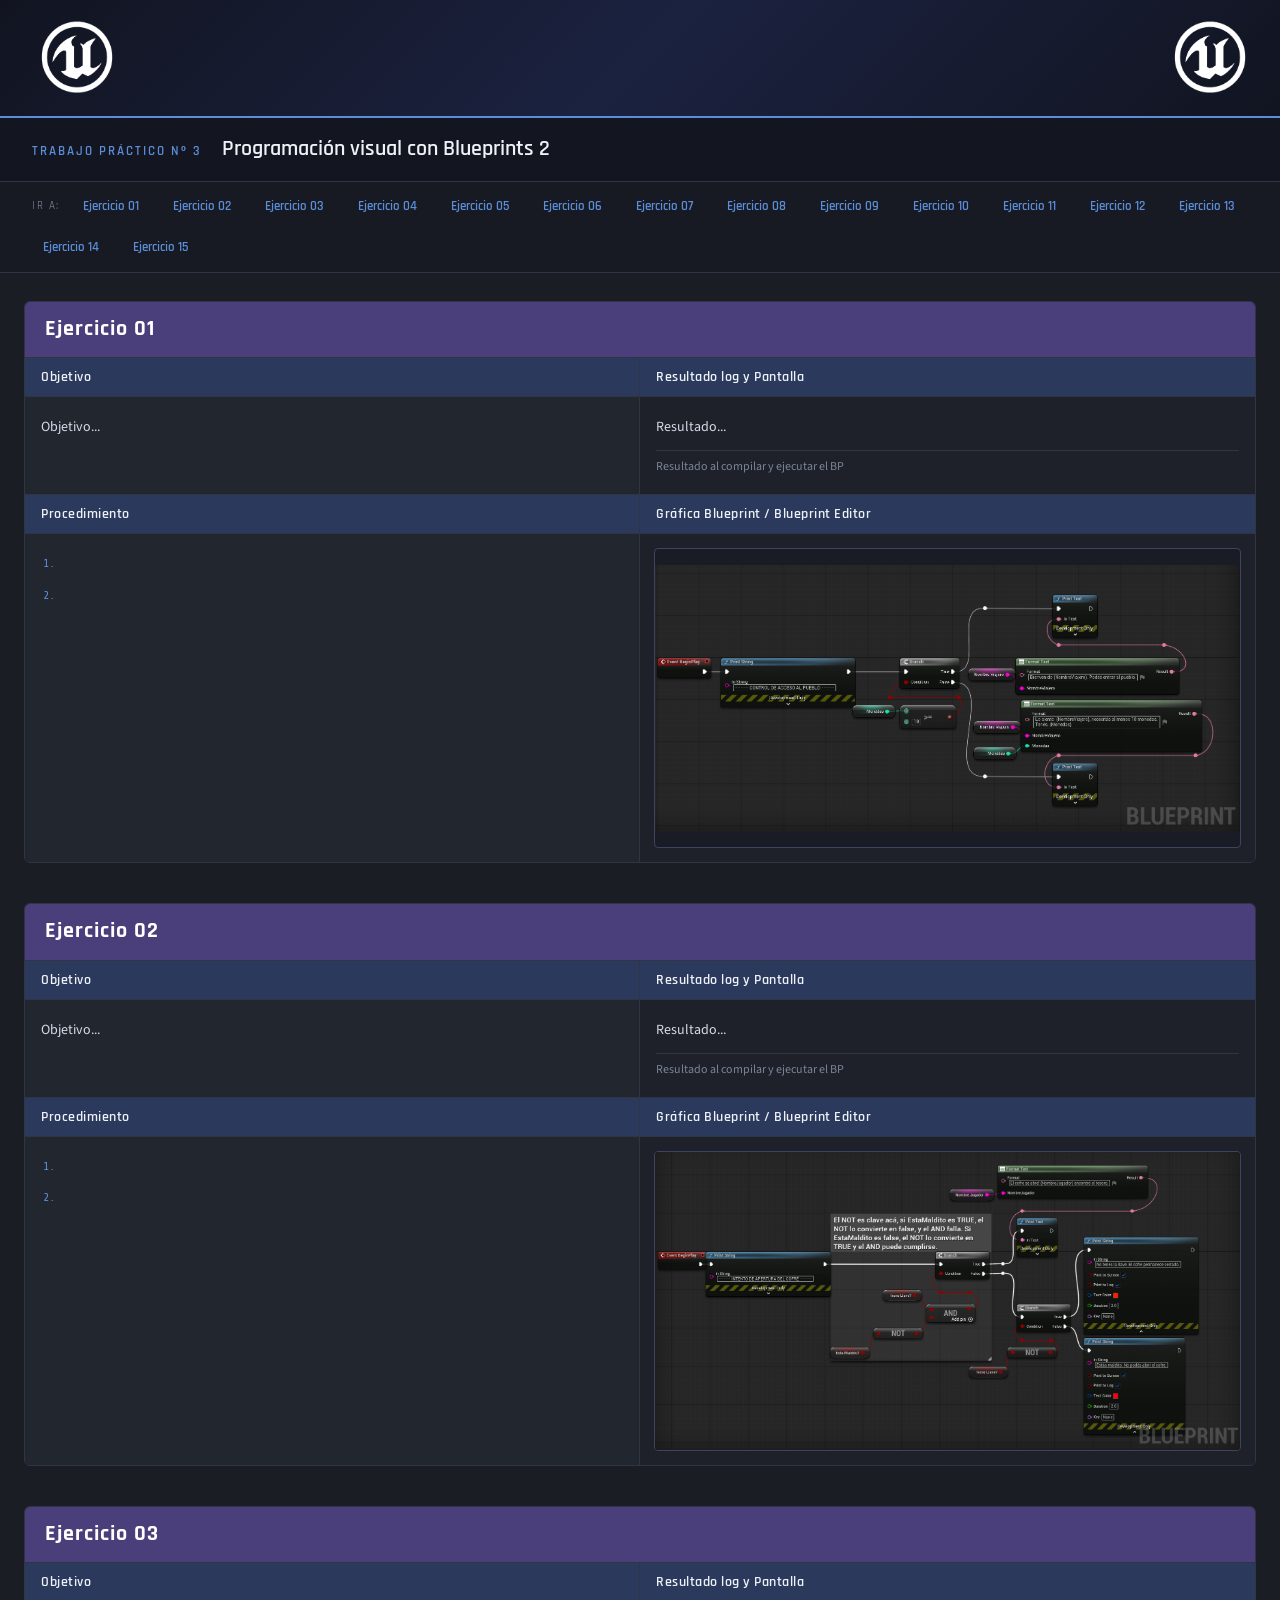
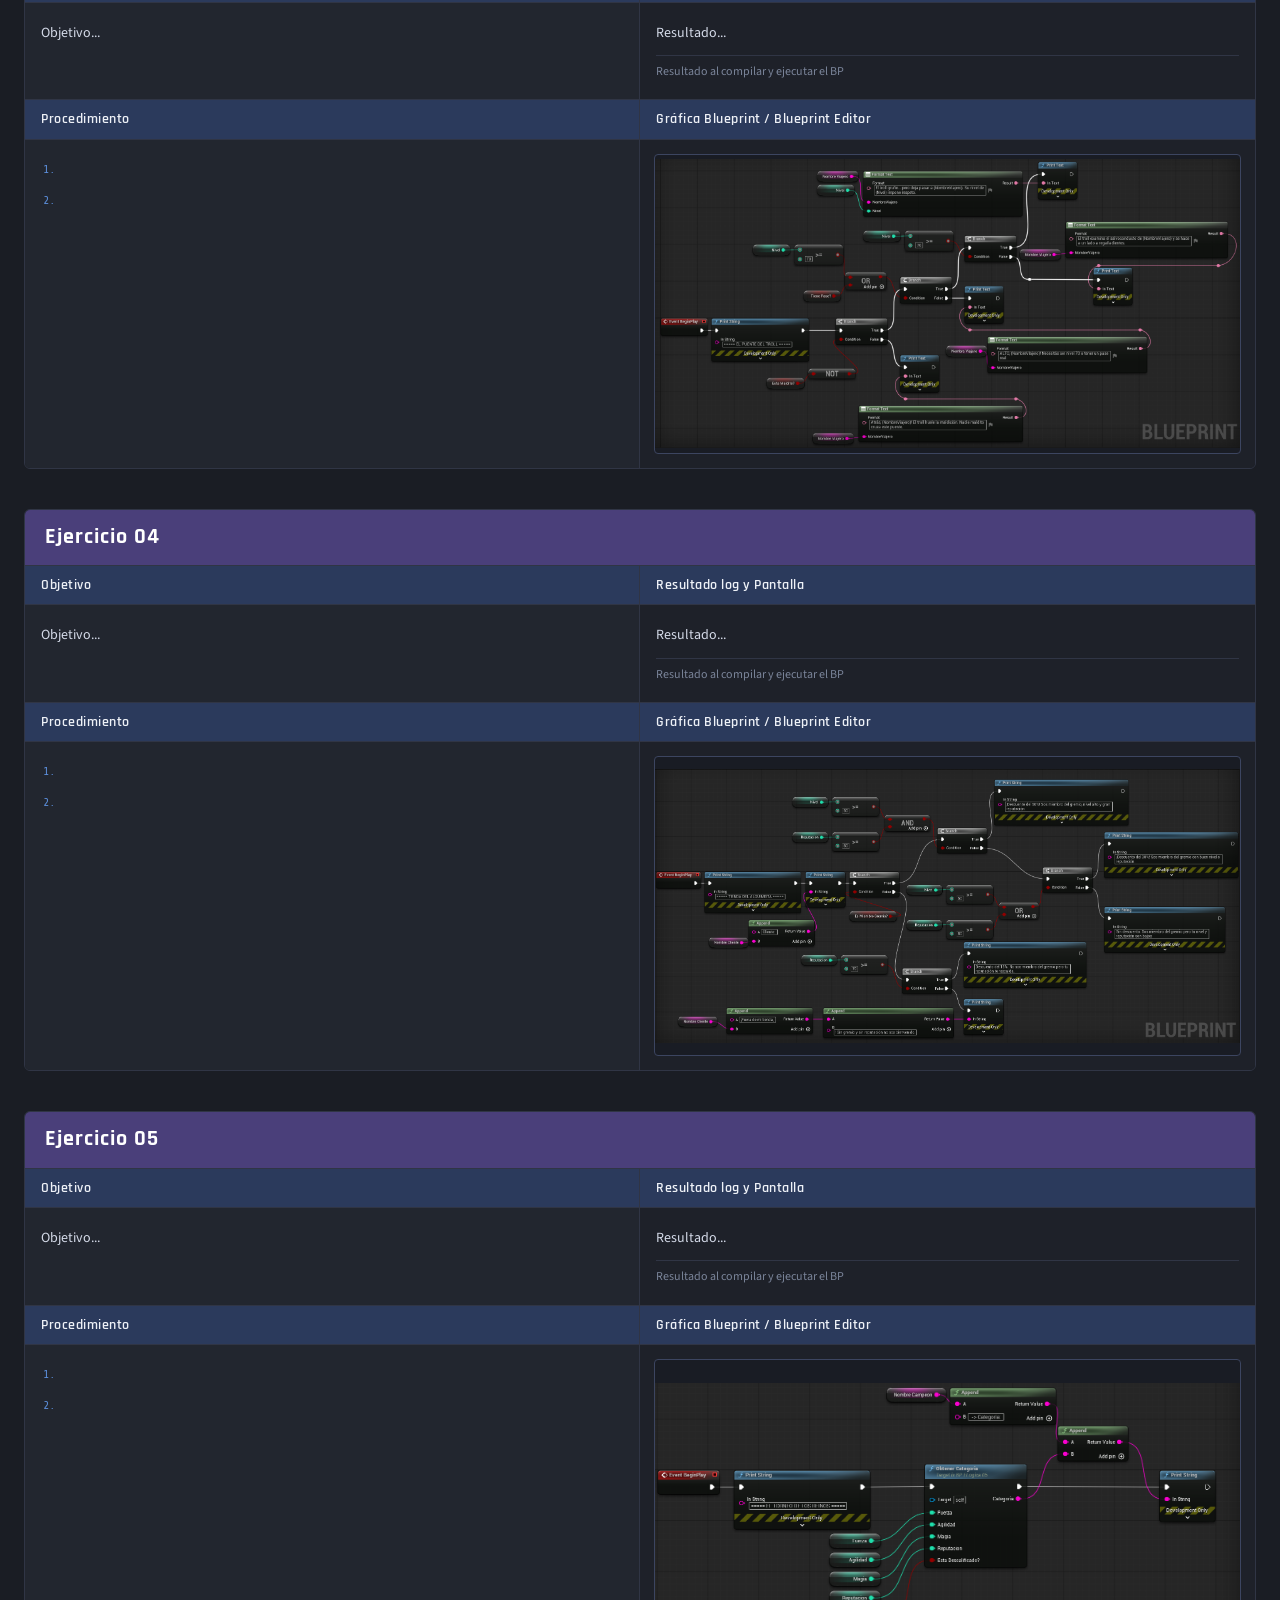
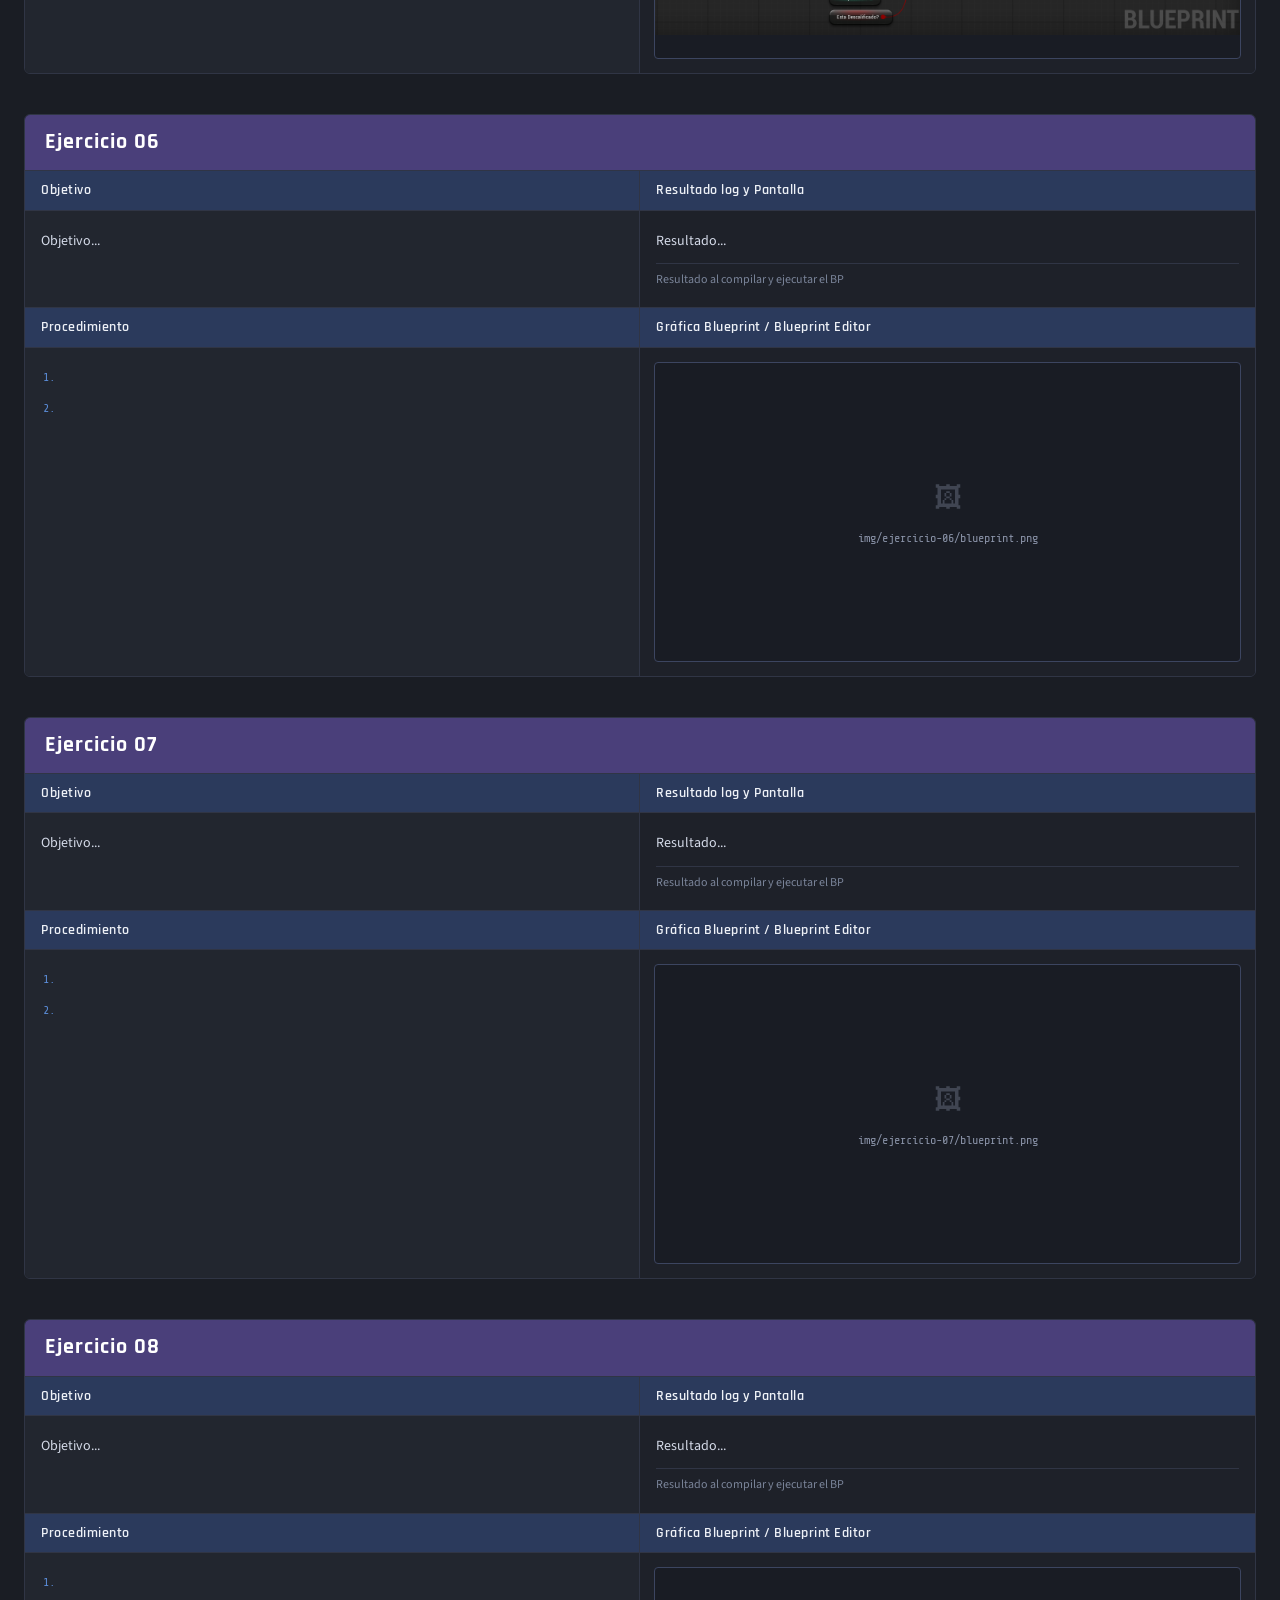
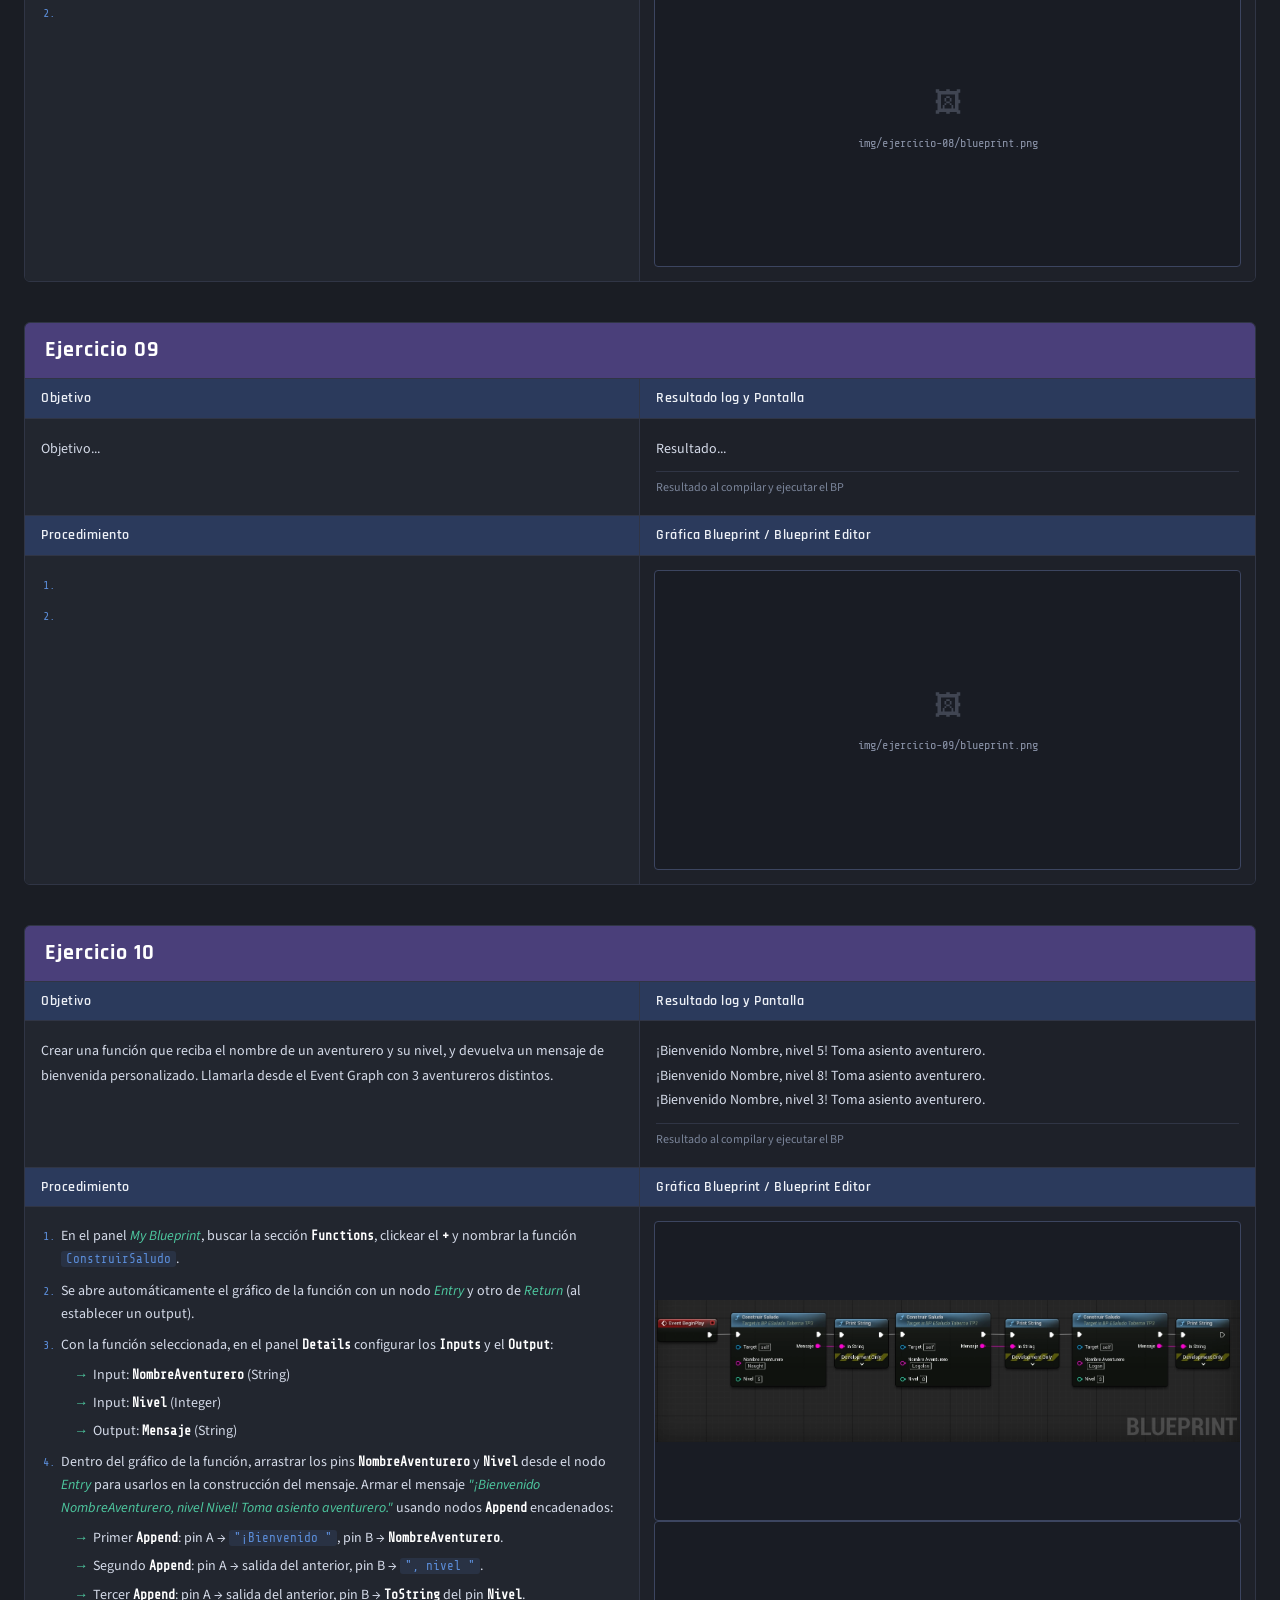
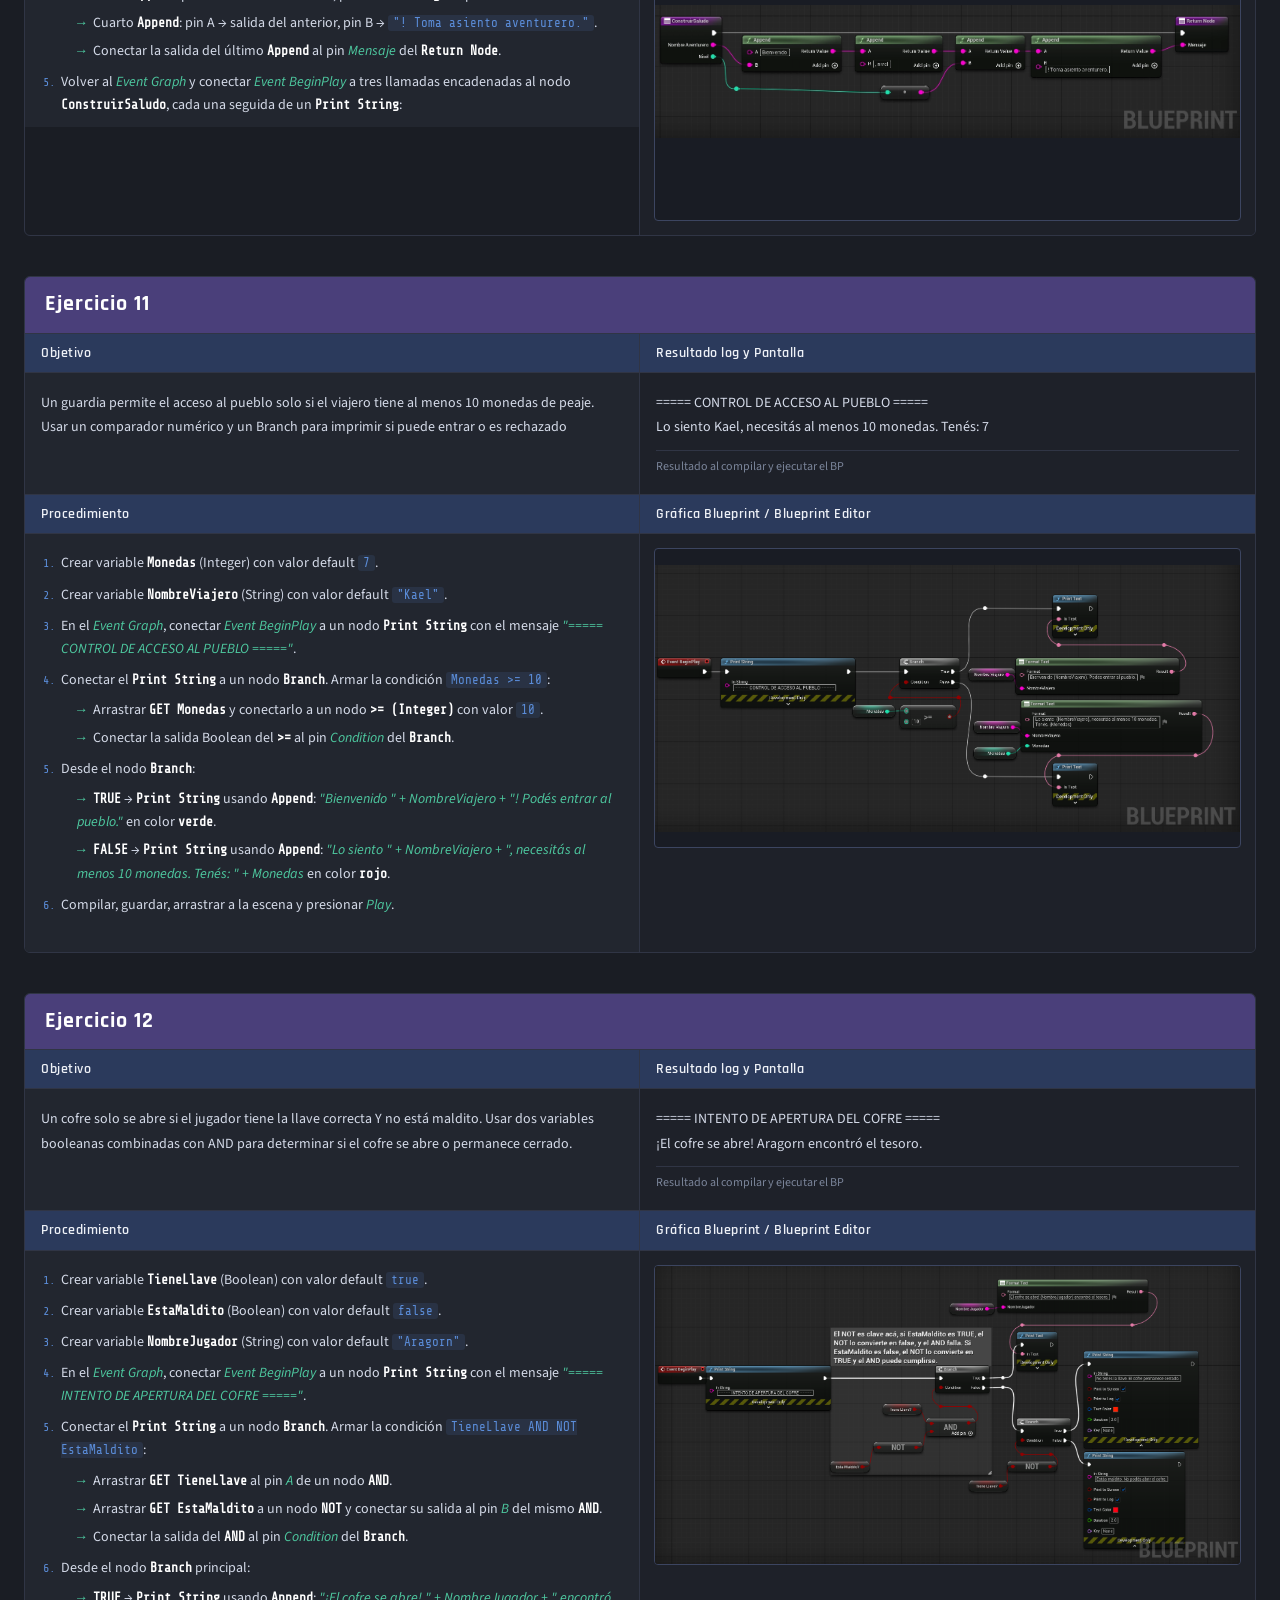
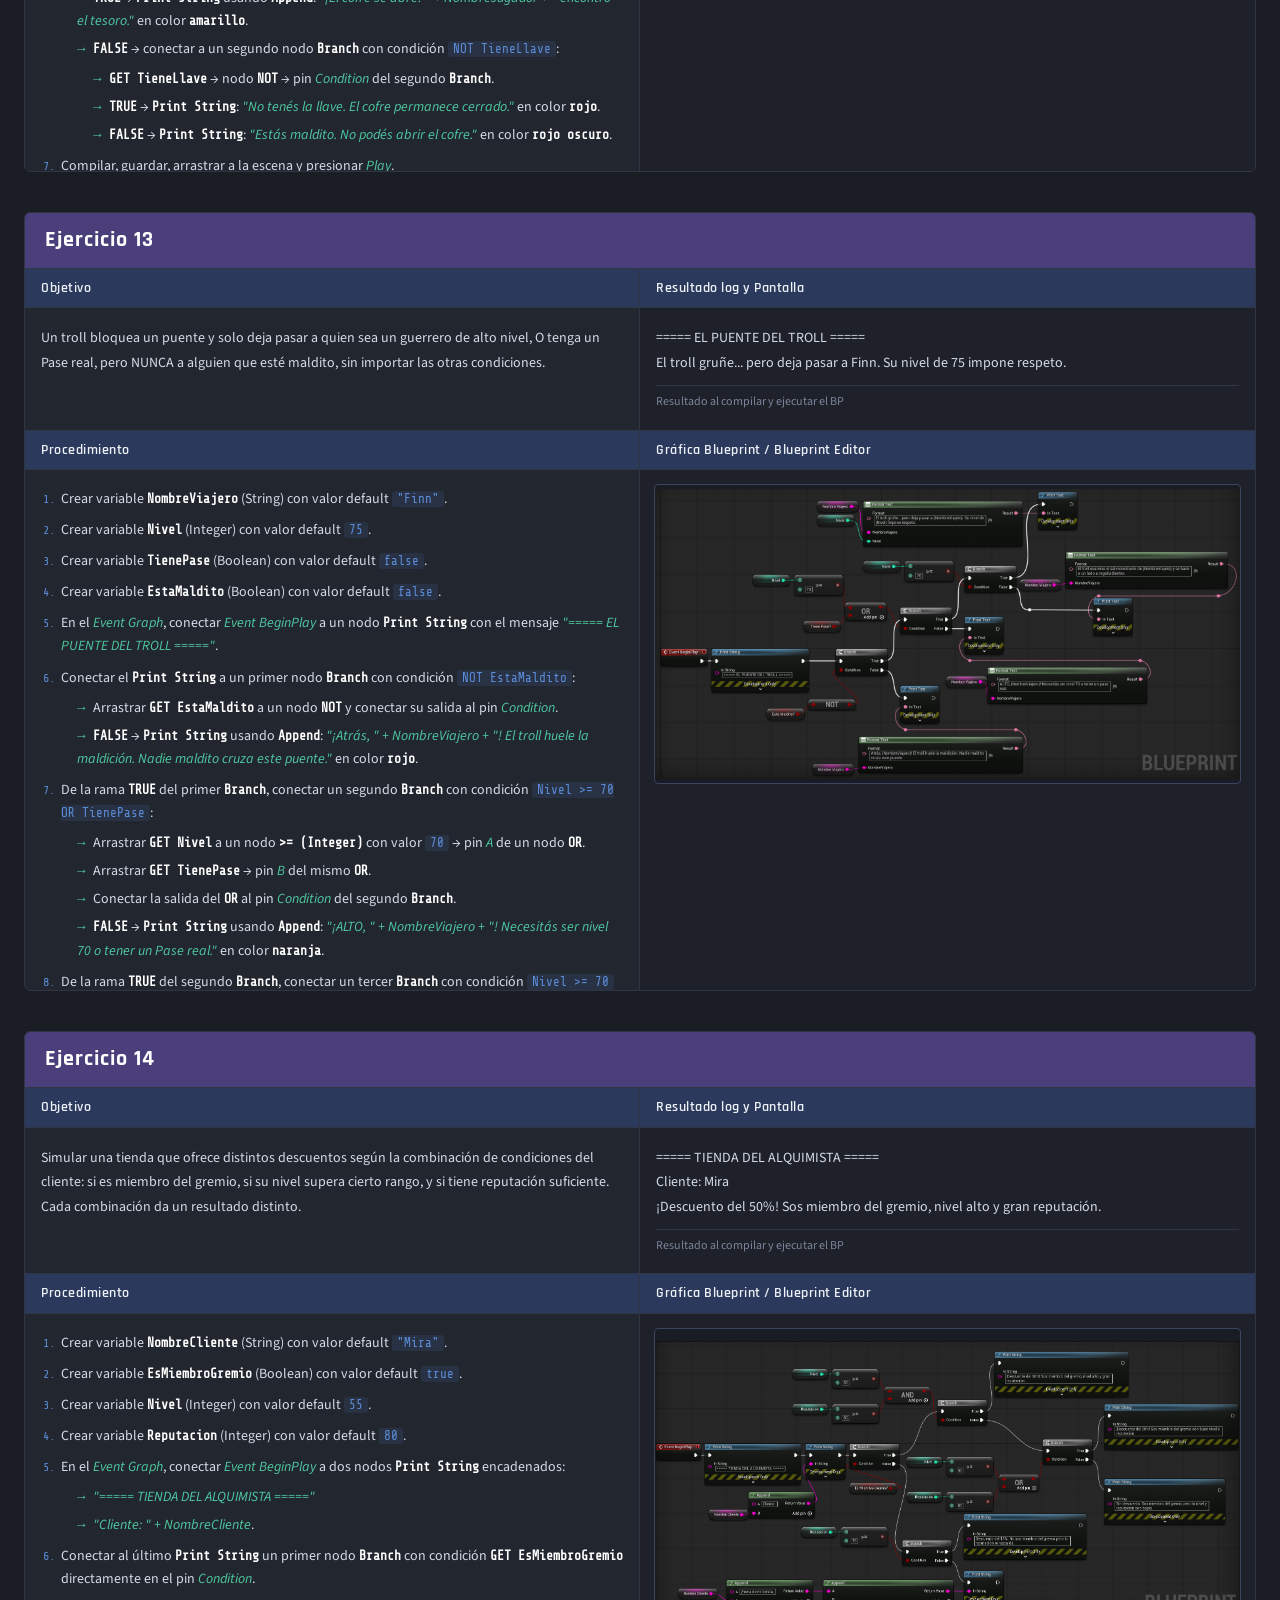
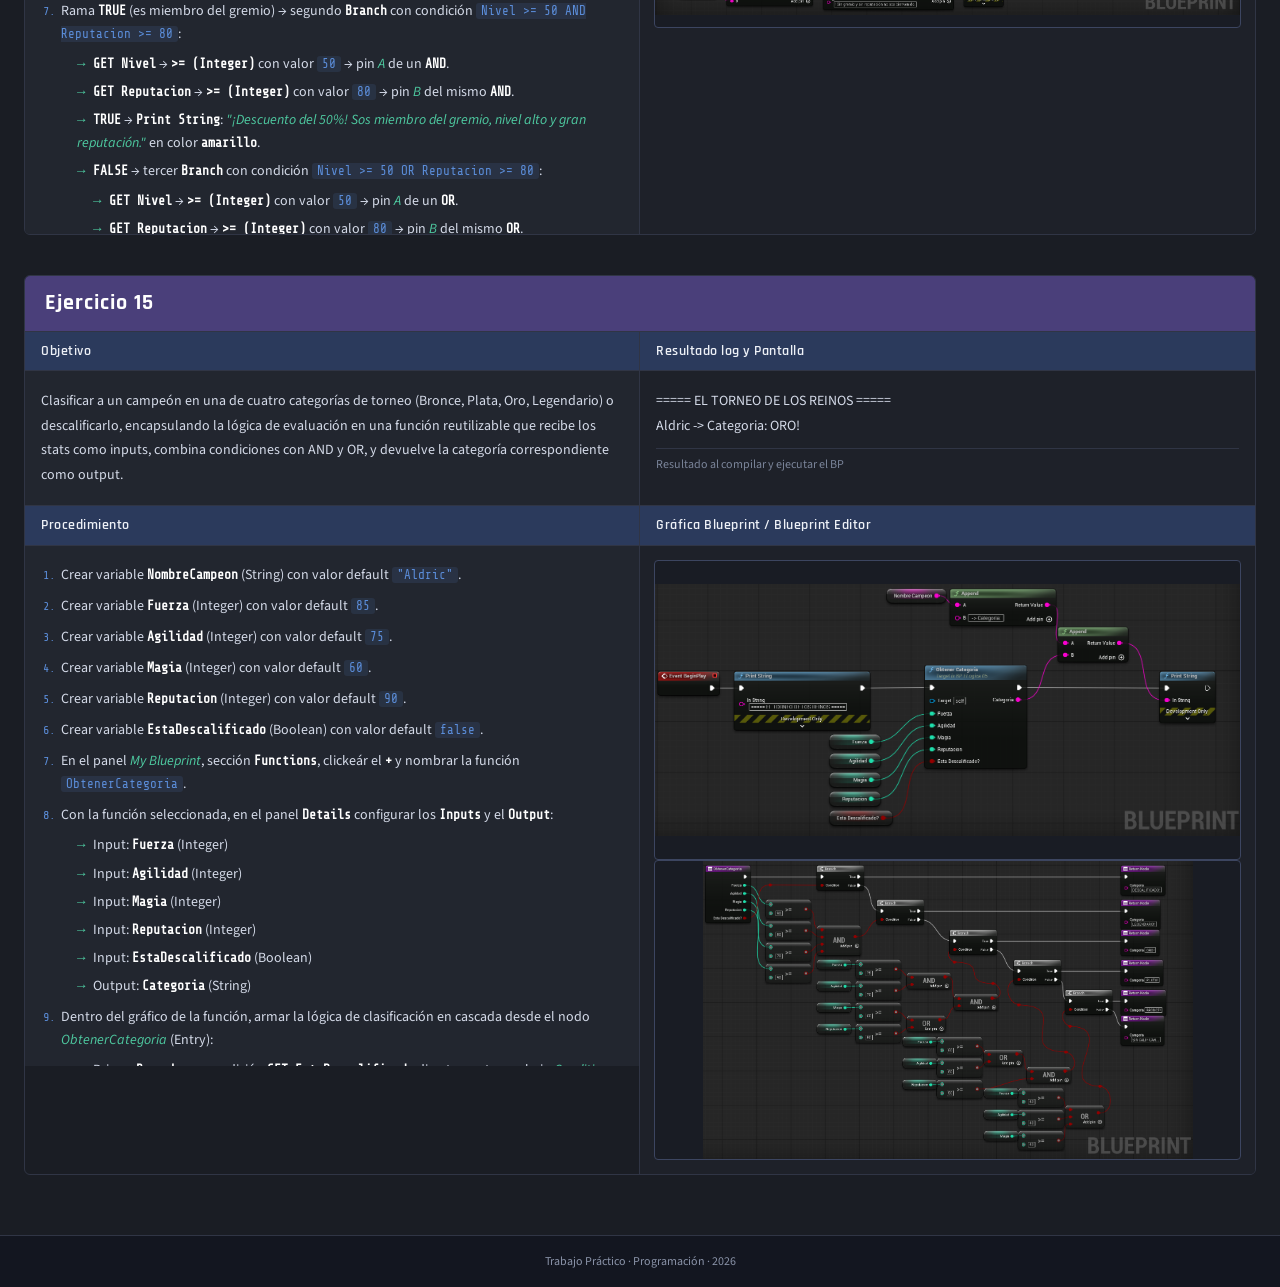
==== commit cac7b679: "Add navigation links for exercises 01 to 07 in the index" ====
--- a/index.html
+++ b/index.html
@@ -56,6 +56,13 @@
   <nav class="exercise-index">
     <div class="exercise-index__inner">
       <span class="exercise-index__label">Ir a:</span>
+      <a href="#ejercicio-01" class="exercise-index__link">Ejercicio 01</a>
+      <a href="#ejercicio-02" class="exercise-index__link">Ejercicio 02</a>
+      <a href="#ejercicio-03" class="exercise-index__link">Ejercicio 03</a>
+      <a href="#ejercicio-04" class="exercise-index__link">Ejercicio 04</a>
+      <a href="#ejercicio-05" class="exercise-index__link">Ejercicio 05</a>
+      <a href="#ejercicio-06" class="exercise-index__link">Ejercicio 06</a>
+      <a href="#ejercicio-07" class="exercise-index__link">Ejercicio 07</a>
       <a href="#ejercicio-08" class="exercise-index__link">Ejercicio 08</a>
       <a href="#ejercicio-09" class="exercise-index__link">Ejercicio 09</a>
       <a href="#ejercicio-10" class="exercise-index__link">Ejercicio 10</a>
